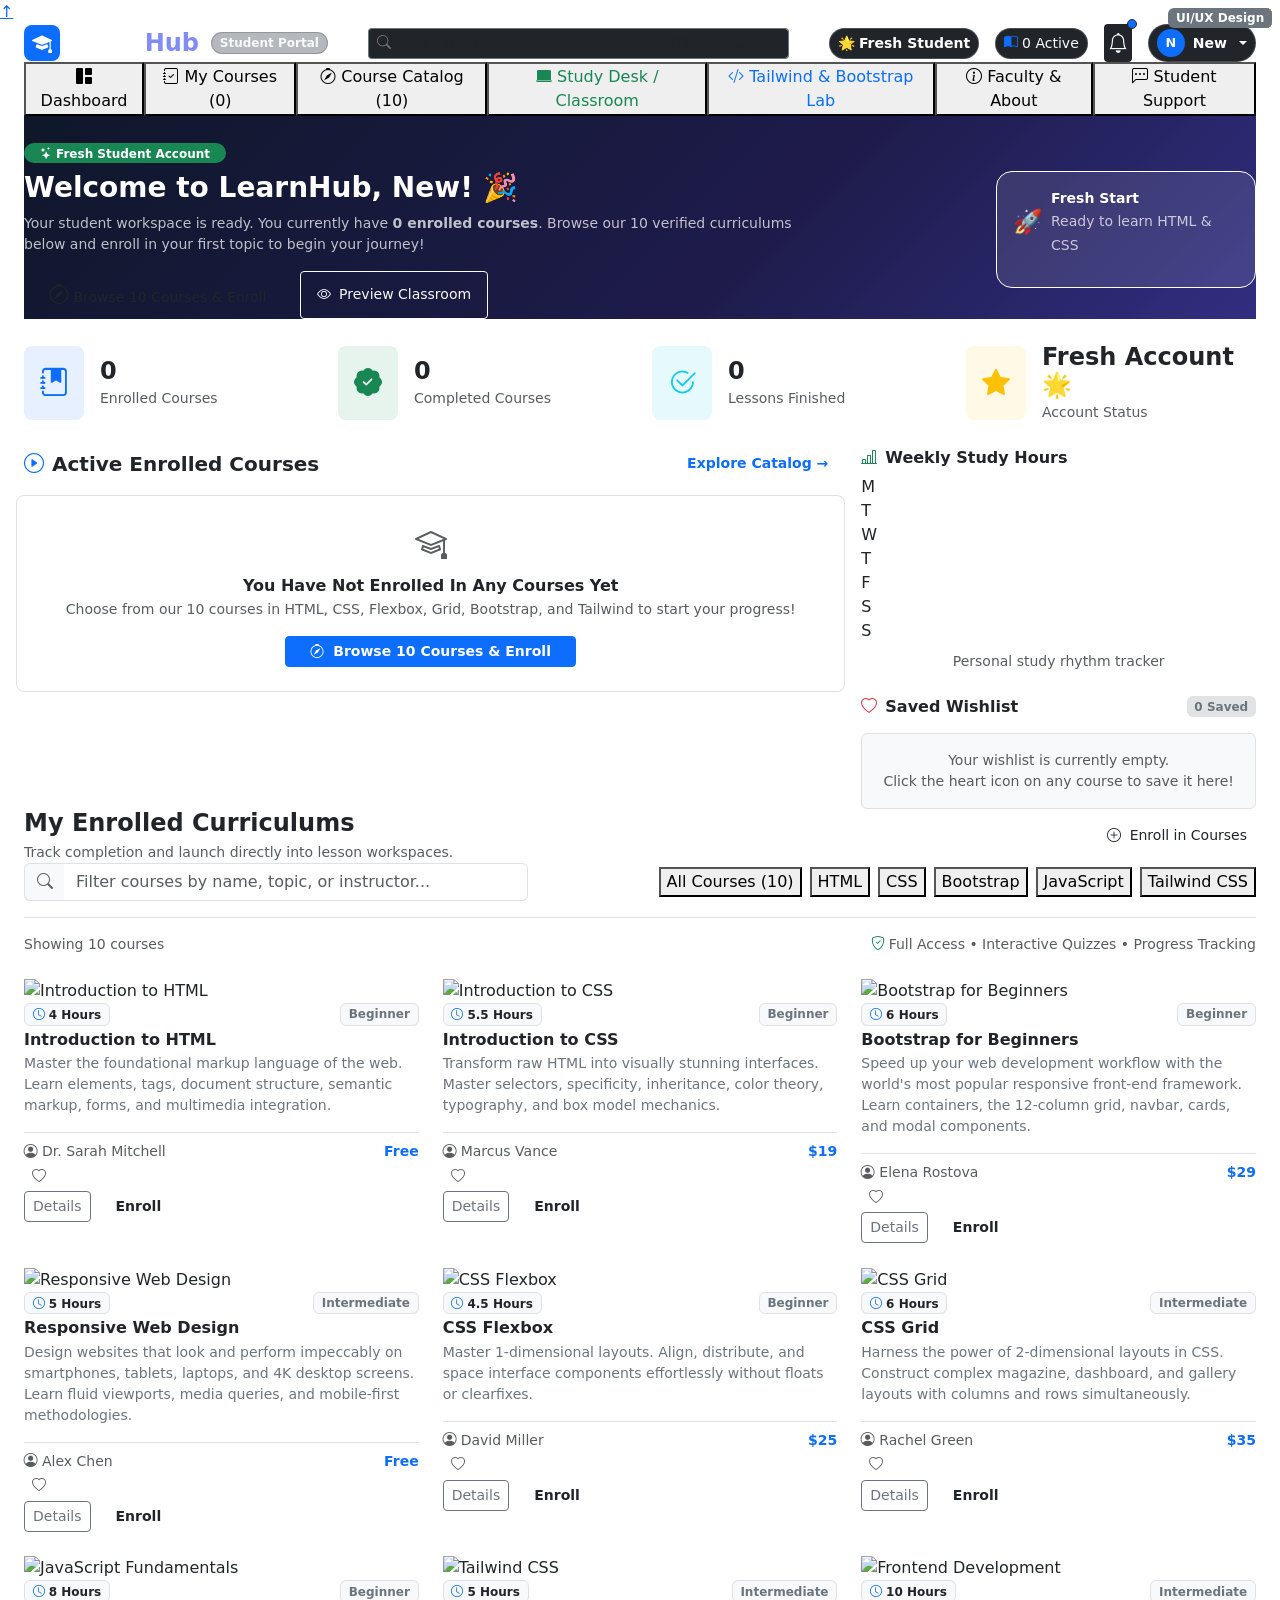
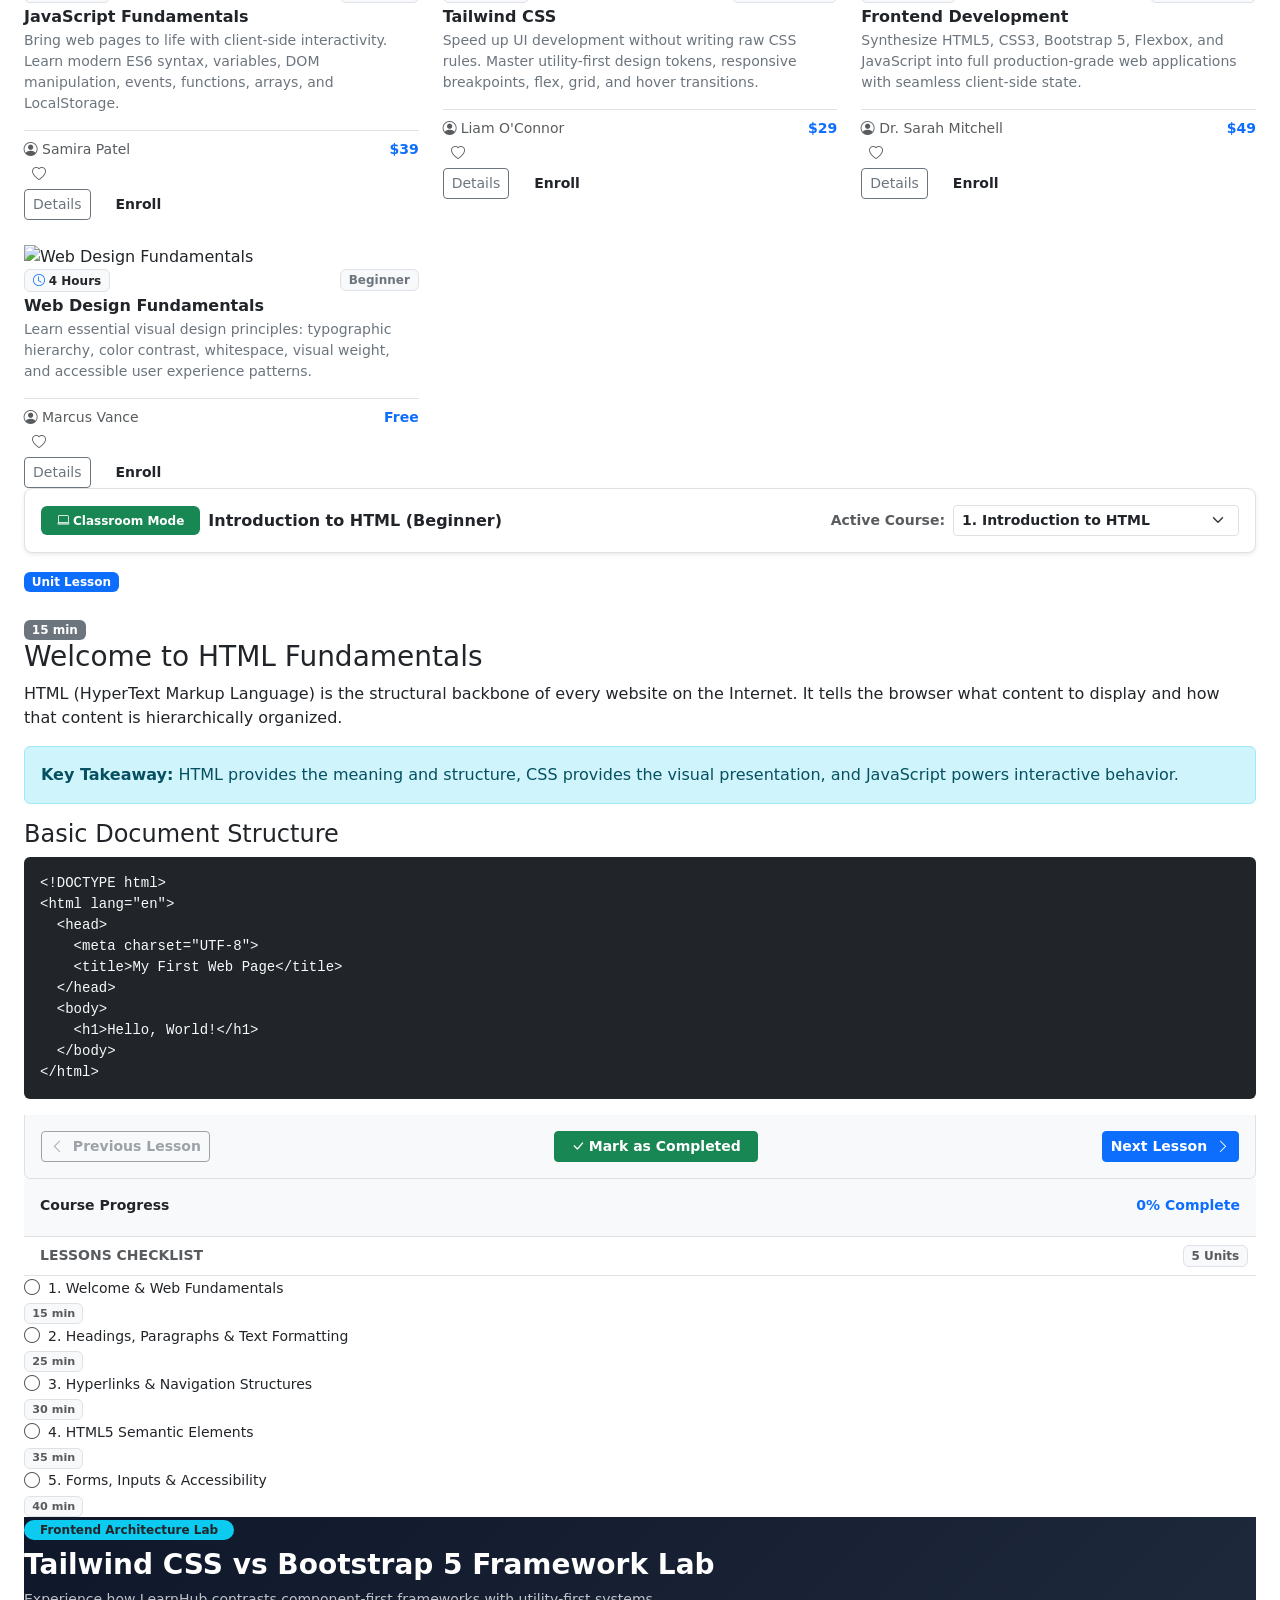
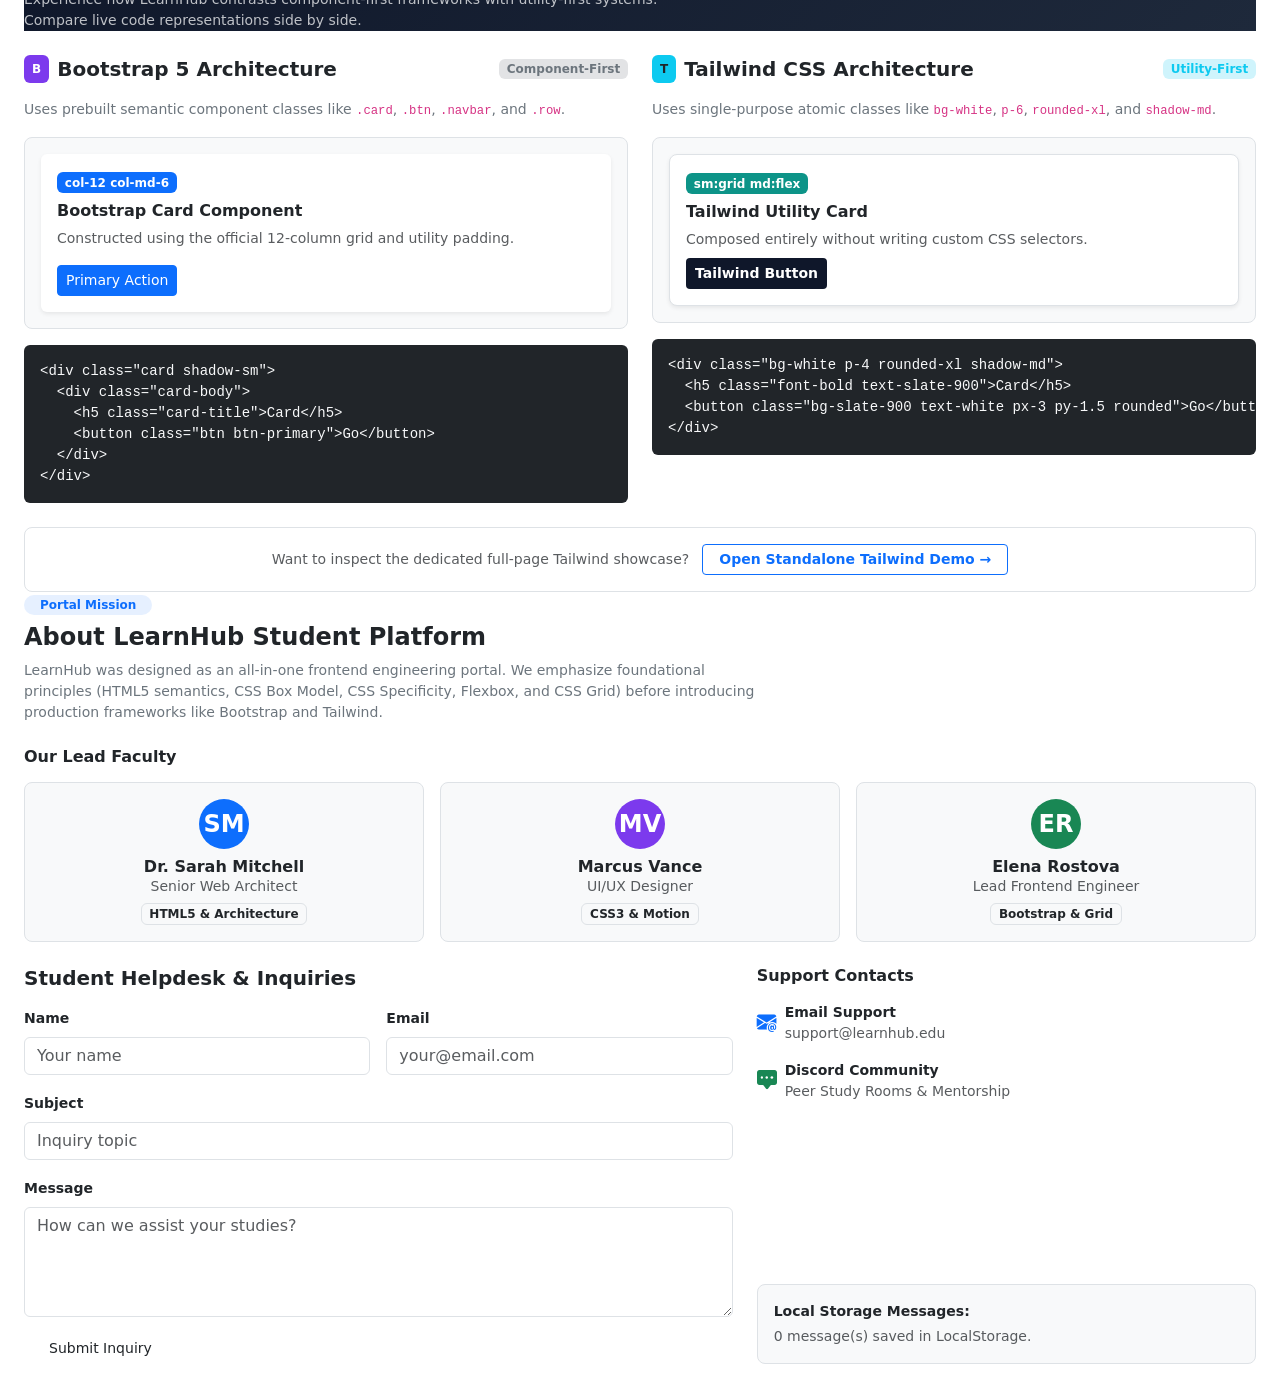
==== index.html @ 5a67665c "Enhance: Guarantee 100% fresh account initialization and user-scoped storage" ====
<!DOCTYPE html>
<html lang="en">
<head>
    <meta charset="UTF-8">
    <meta name="viewport" content="width=device-width, initial-scale=1.0">
    <title>LearnHub – Student Learning Portal (LMS)</title>
    
    <!-- Bootstrap 5 CSS -->
    <link href="https://cdn.jsdelivr.net/npm/bootstrap@5.3.3/dist/css/bootstrap.min.css" rel="stylesheet">
    <!-- Bootstrap Icons -->
    <link rel="stylesheet" href="https://cdn.jsdelivr.net/npm/bootstrap-icons@1.11.3/font/bootstrap-icons.min.css">
    <!-- Custom Portal Styles -->
    <link rel="stylesheet" href="css/style.css">
    <link rel="stylesheet" href="css/responsive.css">
</head>
<body>

    <!-- Back to Top Floating Button -->
    <a href="#portalTop" class="fixed-back-to-top" title="Back to Top" aria-label="Back to Top">&uarr;</a>

    <!-- ===================================================================
         1. PORTAL APPLICATION TOPBAR (Brand, Global Search, Streak, User)
         =================================================================== -->
    <header class="portal-header" id="portalTop">
        <div class="container-fluid px-3 px-md-4">
            <div class="d-flex justify-content-between align-items-center gap-3">
                
                <!-- Brand & Platform Badge -->
                <div class="d-flex align-items-center gap-2">
                    <a href="javascript:void(0)" onclick="switchPortalTab('dashboard')" class="d-flex align-items-center gap-2 text-decoration-none text-white">
                        <span class="rounded-3 bg-primary text-white d-flex align-items-center justify-content-center shadow-sm" style="width: 36px; height: 36px;">
                            <i class="bi bi-mortarboard-fill fs-5"></i>
                        </span>
                        <span class="fs-4 fw-bold tracking-tight">Learn<span class="text-primary" style="color: #818cf8 !important;">Hub</span></span>
                    </a>
                    <span class="badge bg-secondary bg-opacity-50 text-light border border-secondary border-opacity-50 rounded-pill small ms-1 d-none d-md-inline-block">Student Portal</span>
                </div>

                <!-- Global Portal Search Bar -->
                <div class="d-none d-lg-block flex-grow-1 mx-4" style="max-width: 480px;">
                    <div class="input-group input-group-sm">
                        <span class="input-group-text bg-dark border-secondary text-secondary border-end-0"><i class="bi bi-search"></i></span>
                        <input type="text" id="globalSearchInput" class="form-control bg-dark text-white border-secondary border-start-0" placeholder="Search courses, lessons, topics (e.g. HTML, CSS, Flexbox, Grid)..." oninput="handleGlobalSearch(this.value)">
                    </div>
                </div>

                <!-- Portal Quick Stats & Student Profile -->
                <div class="d-flex align-items-center gap-3">
                    
                    <!-- Daily Streak Widget -->
                    <div class="d-none d-sm-flex align-items-center gap-1 bg-dark border border-secondary border-opacity-50 px-2 py-1 rounded-pill small" title="Learning Streak">
                        <span class="text-warning" id="topbarStreakIcon">🌟</span>
                        <strong class="text-white" id="topbarStreakText">Fresh Student</strong>
                    </div>

                    <!-- Quick Enrolled Badge -->
                    <div class="d-none d-md-flex align-items-center gap-1 bg-dark border border-secondary border-opacity-50 px-2 py-1 rounded-pill small">
                        <i class="bi bi-book-half text-primary"></i>
                        <span class="text-light" id="topbarEnrolledCount">0 Active</span>
                    </div>

                    <!-- Notification Bell -->
                    <button class="btn btn-dark btn-sm text-secondary border-0 position-relative p-1" title="Notifications" onclick="showToast('Welcome to LearnHub! Explore our 10 courses to start learning.', 'info')">
                        <i class="bi bi-bell fs-5 text-light"></i>
                        <span class="position-absolute top-0 start-100 translate-middle p-1 bg-primary border border-dark rounded-circle"></span>
                    </button>

                    <!-- Student Profile Dropdown -->
                    <div class="dropdown" id="portalUserDropdownWrapper">
                        <button class="btn btn-dark border-secondary border-opacity-50 dropdown-toggle d-flex align-items-center gap-2 py-1 px-2 rounded-pill" type="button" data-bs-toggle="dropdown" aria-expanded="false">
                            <span class="rounded-circle bg-primary text-white d-flex align-items-center justify-content-center fw-bold" style="width: 28px; height: 28px; font-size: 0.8rem;" id="topbarUserAvatar">
                                S
                            </span>
                            <span class="d-none d-sm-inline small text-white fw-semibold" id="topbarUserName">Student</span>
                        </button>
                        <ul class="dropdown-menu dropdown-menu-end shadow border-0">
                            <li class="px-3 py-2 border-bottom">
                                <small class="text-muted d-block">Account Signed In:</small>
                                <strong class="text-dark small" id="topbarUserEmail">student@learnhub.edu</strong>
                            </li>
                            <li><a class="dropdown-item py-2 small" href="javascript:void(0)" onclick="switchPortalTab('dashboard')"><i class="bi bi-speedometer2 text-primary me-2"></i>My Dashboard</a></li>
                            <li><a class="dropdown-item py-2 small" href="javascript:void(0)" onclick="switchPortalTab('classroom')"><i class="bi bi-play-circle text-success me-2"></i>Study Desk</a></li>
                            <li><a class="dropdown-item py-2 small" href="javascript:void(0)" onclick="switchPortalTab('explorer')"><i class="bi bi-compass text-info me-2"></i>Course Catalog</a></li>
                            <li><hr class="dropdown-divider"></li>
                            <li><button class="dropdown-item py-2 small text-primary" data-bs-toggle="modal" data-bs-target="#switchAccountModal"><i class="bi bi-arrow-left-right me-2"></i>Switch / Create Account</button></li>
                            <li><button class="dropdown-item py-2 small text-danger" onclick="logoutUser()"><i class="bi bi-box-arrow-right me-2"></i>Sign Out</button></li>
                        </ul>
                    </div>

                </div>

            </div>
        </div>
    </header>

    <!-- ===================================================================
         2. PORTAL NAVIGATION TABS BAR (LMS Application Tab Bar)
         =================================================================== -->
    <nav class="portal-nav-bar">
        <div class="container-fluid px-3 px-md-4">
            <div class="d-flex align-items-center overflow-auto" id="portalTabsNav">
                <button class="portal-nav-tab active" data-tab="dashboard" onclick="switchPortalTab('dashboard')">
                    <i class="bi bi-grid-1x2-fill"></i> Dashboard
                </button>
                <button class="portal-nav-tab" data-tab="my-courses" onclick="switchPortalTab('my-courses')">
                    <i class="bi bi-journal-check"></i> My Courses (<span id="tabMyCoursesCount">0</span>)
                </button>
                <button class="portal-nav-tab" data-tab="explorer" onclick="switchPortalTab('explorer')">
                    <i class="bi bi-compass"></i> Course Catalog (10)
                </button>
                <button class="portal-nav-tab text-success" data-tab="classroom" onclick="switchPortalTab('classroom')">
                    <i class="bi bi-laptop-fill"></i> Study Desk / Classroom
                </button>
                <button class="portal-nav-tab text-primary" data-tab="lab" onclick="switchPortalTab('lab')">
                    <i class="bi bi-code-slash"></i> Tailwind &amp; Bootstrap Lab
                </button>
                <button class="portal-nav-tab" data-tab="about" onclick="switchPortalTab('about')">
                    <i class="bi bi-info-circle"></i> Faculty &amp; About
                </button>
                <button class="portal-nav-tab" data-tab="support" onclick="switchPortalTab('support')">
                    <i class="bi bi-chat-left-dots"></i> Student Support
                </button>
            </div>
        </div>
    </nav>

    <!-- ===================================================================
         MAIN PORTAL WORKSPACE (Single-Page App Panes)
         =================================================================== -->
    <main class="container-fluid px-3 px-md-4 py-4">

        <!-- ---------------------------------------------------------------
             PANE 1: STUDENT DASHBOARD
             --------------------------------------------------------------- -->
        <section class="portal-pane active" id="pane-dashboard">
            
            <!-- Student Hero Card (Adapts dynamically if Fresh or Active) -->
            <div id="dashHeroCardContainer">
                <!-- Populated dynamically: Fresh Welcome Card or In-Progress Resume Card -->
            </div>

            <!-- Portal Metric Widgets Row -->
            <div class="row g-4 mb-4">
                <div class="col-sm-6 col-xl-3">
                    <div class="portal-card h-100 d-flex align-items-center gap-3">
                        <div class="rounded-3 bg-primary bg-opacity-10 text-primary p-3 fs-3"><i class="bi bi-journal-bookmark-fill"></i></div>
                        <div>
                            <h2 class="h4 fw-bold text-dark mb-0" id="dashMetricEnrolled">0</h2>
                            <span class="text-muted small">Enrolled Courses</span>
                        </div>
                    </div>
                </div>
                <div class="col-sm-6 col-xl-3">
                    <div class="portal-card h-100 d-flex align-items-center gap-3">
                        <div class="rounded-3 bg-success bg-opacity-10 text-success p-3 fs-3"><i class="bi bi-patch-check-fill"></i></div>
                        <div>
                            <h2 class="h4 fw-bold text-dark mb-0" id="dashMetricCompleted">0</h2>
                            <span class="text-muted small">Completed Courses</span>
                        </div>
                    </div>
                </div>
                <div class="col-sm-6 col-xl-3">
                    <div class="portal-card h-100 d-flex align-items-center gap-3">
                        <div class="rounded-3 bg-info bg-opacity-10 text-info p-3 fs-3"><i class="bi bi-check2-circle"></i></div>
                        <div>
                            <h2 class="h4 fw-bold text-dark mb-0" id="dashMetricLessons">0</h2>
                            <span class="text-muted small">Lessons Finished</span>
                        </div>
                    </div>
                </div>
                <div class="col-sm-6 col-xl-3">
                    <div class="portal-card h-100 d-flex align-items-center gap-3">
                        <div class="rounded-3 bg-warning bg-opacity-10 text-warning p-3 fs-3"><i class="bi bi-star-fill"></i></div>
                        <div>
                            <h2 class="h4 fw-bold text-dark mb-0" id="dashMetricStreak">1 Day</h2>
                            <span class="text-muted small">Account Status</span>
                        </div>
                    </div>
                </div>
            </div>

            <!-- Dashboard 2-Column Split: Active Courses & Learning Analytics -->
            <div class="row g-4">
                <!-- Enrolled Course Cards -->
                <div class="col-lg-8">
                    <div class="portal-card mb-4">
                        <div class="d-flex justify-content-between align-items-center mb-3">
                            <h3 class="h5 fw-bold text-dark mb-0"><i class="bi bi-play-circle text-primary me-2"></i>Active Enrolled Courses</h3>
                            <button class="btn btn-link btn-sm text-decoration-none fw-semibold" onclick="switchPortalTab('explorer')">Explore Catalog &rarr;</button>
                        </div>
                        <div class="row g-3" id="dashEnrolledCardsContainer">
                            <!-- Populated dynamically with fresh state or enrolled cards -->
                        </div>
                    </div>
                </div>

                <!-- Right: Learning Activity & Wishlist -->
                <div class="col-lg-4">
                    <!-- Weekly Activity Chart (CSS Flexbox) -->
                    <div class="portal-card mb-4">
                        <h4 class="h6 fw-bold text-dark mb-2"><i class="bi bi-bar-chart-line text-success me-2"></i>Weekly Study Hours</h4>
                        <div class="activity-chart-container">
                            <div class="chart-bar-col"><div class="chart-bar-fill" style="height: 35%;"></div><span class="chart-bar-label">M</span></div>
                            <div class="chart-bar-col"><div class="chart-bar-fill" style="height: 50%;"></div><span class="chart-bar-label">T</span></div>
                            <div class="chart-bar-col"><div class="chart-bar-fill" style="height: 70%;"></div><span class="chart-bar-label">W</span></div>
                            <div class="chart-bar-col"><div class="chart-bar-fill" style="height: 40%;"></div><span class="chart-bar-label">T</span></div>
                            <div class="chart-bar-col"><div class="chart-bar-fill" style="height: 80%;"></div><span class="chart-bar-label">F</span></div>
                            <div class="chart-bar-col"><div class="chart-bar-fill" style="height: 95%; background: linear-gradient(180deg, #10b981 0%, #34d399 100%);"></div><span class="chart-bar-label">S</span></div>
                            <div class="chart-bar-col"><div class="chart-bar-fill" style="height: 25%;"></div><span class="chart-bar-label">S</span></div>
                        </div>
                        <small class="text-muted text-center d-block mt-2">Personal study rhythm tracker</small>
                    </div>

                    <!-- Saved Courses / Wishlist -->
                    <div class="portal-card">
                        <div class="d-flex justify-content-between align-items-center mb-3">
                            <h4 class="h6 fw-bold text-dark mb-0"><i class="bi bi-heart text-danger me-2"></i>Saved Wishlist</h4>
                            <span class="badge bg-secondary-subtle text-secondary" id="dashWishlistCount">0 Saved</span>
                        </div>
                        <div class="d-flex flex-column gap-2" id="dashWishlistItemsContainer">
                            <!-- Populated dynamically with fresh state or wishlist items -->
                        </div>
                    </div>
                </div>
            </div>

        </section>

        <!-- ---------------------------------------------------------------
             PANE 2: MY COURSES (Enrolled Courses Grid)
             --------------------------------------------------------------- -->
        <section class="portal-pane" id="pane-my-courses">
            <div class="d-flex justify-content-between align-items-center mb-4 flex-wrap gap-2">
                <div>
                    <h2 class="h4 fw-bold text-dark mb-1">My Enrolled Curriculums</h2>
                    <p class="text-muted small mb-0">Track completion and launch directly into lesson workspaces.</p>
                </div>
                <button class="btn btn-theme-primary btn-sm" onclick="switchPortalTab('explorer')">
                    <i class="bi bi-plus-circle me-1"></i> Enroll in Courses
                </button>
            </div>
            <div class="row row-cols-1 row-cols-md-2 row-cols-lg-3 g-4" id="myCoursesFullGrid">
                <!-- Populated dynamically -->
            </div>
        </section>

        <!-- ---------------------------------------------------------------
             PANE 3: COURSE EXPLORER (10 Courses Catalog & Search)
             --------------------------------------------------------------- -->
        <section class="portal-pane" id="pane-explorer">
            
            <div class="portal-card mb-4">
                <div class="row g-3 align-items-center">
                    <div class="col-lg-5">
                        <div class="input-group">
                            <span class="input-group-text bg-light border-end-0"><i class="bi bi-search text-muted"></i></span>
                            <input type="text" id="catalogSearchInput" class="form-control border-start-0" placeholder="Filter courses by name, topic, or instructor..." oninput="filterCatalogCards()">
                        </div>
                    </div>
                    <div class="col-lg-7">
                        <div class="d-flex flex-wrap gap-2 justify-content-lg-end" id="catalogFilterPills">
                            <button class="filter-pill active" data-cat="all" onclick="setCatalogCategory('all', this)">All Courses (10)</button>
                            <button class="filter-pill" data-cat="html" onclick="setCatalogCategory('html', this)">HTML</button>
                            <button class="filter-pill" data-cat="css" onclick="setCatalogCategory('css', this)">CSS</button>
                            <button class="filter-pill" data-cat="bootstrap" onclick="setCatalogCategory('bootstrap', this)">Bootstrap</button>
                            <button class="filter-pill" data-cat="javascript" onclick="setCatalogCategory('javascript', this)">JavaScript</button>
                            <button class="filter-pill" data-cat="tailwind" onclick="setCatalogCategory('tailwind', this)">Tailwind CSS</button>
                        </div>
                    </div>
                </div>
                <div class="d-flex justify-content-between align-items-center mt-3 pt-3 border-top small text-muted">
                    <span id="catalogCountText">Showing 10 courses</span>
                    <span><i class="bi bi-shield-check text-success me-1"></i>Full Access • Interactive Quizzes • Progress Tracking</span>
                </div>
            </div>

            <!-- Responsive 3-Column Catalog Grid -->
            <div class="row row-cols-1 row-cols-md-2 row-cols-lg-3 g-4" id="catalogCardsContainer">
                <!-- Populated dynamically -->
            </div>

        </section>

        <!-- ---------------------------------------------------------------
             PANE 4: INTERACTIVE CLASSROOM / STUDY DESK
             --------------------------------------------------------------- -->
        <section class="portal-pane" id="pane-classroom">
            
            <!-- Classroom Header & Course Selector -->
            <div class="p-3 bg-white rounded-3 border shadow-sm mb-3 d-flex justify-content-between align-items-center flex-wrap gap-3">
                <div class="d-flex align-items-center gap-2">
                    <span class="badge bg-success px-3 py-2"><i class="bi bi-laptop me-1"></i>Classroom Mode</span>
                    <h2 class="h6 fw-bold text-dark mb-0" id="classroomCourseHeading">Introduction to HTML</h2>
                </div>

                <!-- Course Dropdown Selector -->
                <div class="d-flex align-items-center gap-2">
                    <label for="classroomCourseSelect" class="small fw-bold text-muted text-nowrap">Active Course:</label>
                    <select id="classroomCourseSelect" class="form-select form-select-sm fw-semibold" style="min-width: 250px;" onchange="selectClassroomCourse(this.value)">
                        <!-- Populated dynamically -->
                    </select>
                </div>
            </div>

            <!-- Split-Screen Classroom Layout (CSS Grid: Main Player 1fr + Checklist Sidebar 360px) -->
            <div class="classroom-layout">
                
                <!-- Main Lesson Player Screen -->
                <div>
                    <div class="classroom-player-header">
                        <div>
                            <span class="badge bg-primary mb-1">Unit Lesson</span>
                            <h3 class="h5 fw-bold text-white mb-0" id="classroomLessonTitle">1. Welcome &amp; Web Fundamentals</h3>
                        </div>
                        <div class="d-flex align-items-center gap-2">
                            <span class="badge bg-secondary" id="classroomLessonDuration">15 min</span>
                        </div>
                    </div>

                    <!-- Lesson Body Content & Code Editor Showcase -->
                    <div class="classroom-player-body" id="classroomLessonContent">
                        <!-- Populated dynamically -->
                    </div>

                    <!-- Player Controls Footer -->
                    <div class="p-3 bg-light border border-top-0 rounded-bottom d-flex justify-content-between align-items-center flex-wrap gap-2">
                        <button class="btn btn-outline-secondary btn-sm fw-semibold" id="classroomPrevBtn" onclick="navigateClassroomLesson(-1)">
                            <i class="bi bi-chevron-left me-1"></i> Previous Lesson
                        </button>

                        <button class="btn btn-success btn-sm fw-semibold px-3" id="classroomMarkBtn" onclick="toggleClassroomLessonComplete()">
                            <i class="bi bi-check-lg me-1"></i> Mark as Completed
                        </button>

                        <button class="btn btn-primary btn-sm fw-semibold" id="classroomNextBtn" onclick="navigateClassroomLesson(1)">
                            Next Lesson <i class="bi bi-chevron-right ms-1"></i>
                        </button>
                    </div>
                </div>

                <!-- Right Sidebar: Interactive Checklist -->
                <div>
                    <div class="curriculum-checklist sticky-top" style="top: 130px;">
                        <div class="p-3 bg-light border-bottom">
                            <div class="d-flex justify-content-between align-items-center mb-1">
                                <strong class="small text-dark">Course Progress</strong>
                                <span class="small fw-bold text-primary" id="classroomProgressPercent">0%</span>
                            </div>
                            <div class="progress-bar-custom">
                                <div class="progress-fill" id="classroomProgressFill" style="width: 0%;"></div>
                            </div>
                        </div>

                        <div class="p-2 border-bottom bg-white d-flex justify-content-between align-items-center">
                            <small class="text-uppercase fw-bold text-muted ps-2">Lessons Checklist</small>
                            <span class="badge bg-light text-muted border" id="classroomLessonCountBadge">5 Units</span>
                        </div>

                        <!-- Lesson Checklist Items -->
                        <div id="classroomChecklistItems" style="max-height: 480px; overflow-y: auto;">
                            <!-- Populated dynamically -->
                        </div>
                    </div>
                </div>

            </div>

        </section>

        <!-- ---------------------------------------------------------------
             PANE 5: FRAMEWORK COMPARISON LAB (Tailwind vs Bootstrap)
             --------------------------------------------------------------- -->
        <section class="portal-pane" id="pane-lab">
            
            <div class="portal-card mb-4 text-white" style="background: linear-gradient(135deg, #0f172a 0%, #1e293b 100%);">
                <span class="badge bg-info text-dark px-3 py-1 rounded-pill mb-2">Frontend Architecture Lab</span>
                <h2 class="h3 fw-bold text-white mb-2">Tailwind CSS vs Bootstrap 5 Framework Lab</h2>
                <p class="text-light opacity-75 small mb-0" style="max-width: 680px;">
                    Experience how LearnHub contrasts component-first frameworks with utility-first systems. Compare live code representations side by side.
                </p>
            </div>

            <div class="row g-4 mb-4">
                <!-- Bootstrap Side -->
                <div class="col-lg-6">
                    <div class="portal-card h-100">
                        <div class="d-flex justify-content-between align-items-center mb-3">
                            <div class="d-flex align-items-center gap-2">
                                <span class="badge bg-purple text-white p-2" style="background: #7c3aed;">B</span>
                                <h3 class="h5 fw-bold mb-0">Bootstrap 5 Architecture</h3>
                            </div>
                            <span class="badge bg-secondary-subtle text-secondary">Component-First</span>
                        </div>
                        <p class="small text-secondary mb-3">Uses prebuilt semantic component classes like <code>.card</code>, <code>.btn</code>, <code>.navbar</code>, and <code>.row</code>.</p>
                        
                        <!-- Live Component Preview -->
                        <div class="p-3 bg-light rounded-3 border mb-3">
                            <div class="card shadow-sm border-0">
                                <div class="card-body">
                                    <span class="badge bg-primary mb-2">col-12 col-md-6</span>
                                    <h5 class="card-title h6 fw-bold">Bootstrap Card Component</h5>
                                    <p class="card-text small text-muted">Constructed using the official 12-column grid and utility padding.</p>
                                    <button class="btn btn-primary btn-sm">Primary Action</button>
                                </div>
                            </div>
                        </div>

                        <pre class="bg-dark text-light p-3 rounded small mb-0"><code>&lt;div class="card shadow-sm"&gt;
  &lt;div class="card-body"&gt;
    &lt;h5 class="card-title"&gt;Card&lt;/h5&gt;
    &lt;button class="btn btn-primary"&gt;Go&lt;/button&gt;
  &lt;/div&gt;
&lt;/div&gt;</code></pre>
                    </div>
                </div>

                <!-- Tailwind Side -->
                <div class="col-lg-6">
                    <div class="portal-card h-100">
                        <div class="d-flex justify-content-between align-items-center mb-3">
                            <div class="d-flex align-items-center gap-2">
                                <span class="badge bg-info text-dark p-2" style="background: #06b6d4;">T</span>
                                <h3 class="h5 fw-bold mb-0">Tailwind CSS Architecture</h3>
                            </div>
                            <span class="badge bg-info-subtle text-info">Utility-First</span>
                        </div>
                        <p class="small text-secondary mb-3">Uses single-purpose atomic classes like <code>bg-white</code>, <code>p-6</code>, <code>rounded-xl</code>, and <code>shadow-md</code>.</p>
                        
                        <!-- Live Component Preview -->
                        <div class="p-3 bg-light rounded-3 border mb-3">
                            <div class="bg-white p-3 rounded-3 shadow-sm border">
                                <span class="badge bg-teal text-white mb-2" style="background: #0d9488;">sm:grid md:flex</span>
                                <h5 class="h6 fw-bold text-dark">Tailwind Utility Card</h5>
                                <p class="small text-muted mb-2">Composed entirely without writing custom CSS selectors.</p>
                                <button class="btn btn-sm text-white fw-bold" style="background: #0f172a;">Tailwind Button</button>
                            </div>
                        </div>

                        <pre class="bg-dark text-light p-3 rounded small mb-0"><code>&lt;div class="bg-white p-4 rounded-xl shadow-md"&gt;
  &lt;h5 class="font-bold text-slate-900"&gt;Card&lt;/h5&gt;
  &lt;button class="bg-slate-900 text-white px-3 py-1.5 rounded"&gt;Go&lt;/button&gt;
&lt;/div&gt;</code></pre>
                    </div>
                </div>
            </div>

            <!-- Standalone Tailwind Page Link -->
            <div class="p-3 bg-white rounded-3 border text-center">
                <span class="small text-muted me-2">Want to inspect the dedicated full-page Tailwind showcase?</span>
                <a href="tailwind.html" class="btn btn-outline-primary btn-sm px-3 fw-semibold">Open Standalone Tailwind Demo &rarr;</a>
            </div>

        </section>

        <!-- ---------------------------------------------------------------
             PANE 6: FACULTY & ABOUT
             --------------------------------------------------------------- -->
        <section class="portal-pane" id="pane-about">
            <div class="portal-card mb-4">
                <span class="badge bg-primary bg-opacity-10 text-primary px-3 py-1 rounded-pill mb-2">Portal Mission</span>
                <h2 class="h4 fw-bold text-dark mb-2">About LearnHub Student Platform</h2>
                <p class="text-secondary small mb-4" style="max-width: 750px;">
                    LearnHub was designed as an all-in-one frontend engineering portal. We emphasize foundational principles (HTML5 semantics, CSS Box Model, CSS Specificity, Flexbox, and CSS Grid) before introducing production frameworks like Bootstrap and Tailwind.
                </p>

                <h3 class="h6 fw-bold text-dark mb-3">Our Lead Faculty</h3>
                <div class="row g-3">
                    <div class="col-md-4">
                        <div class="p-3 bg-light rounded-3 border text-center">
                            <div class="rounded-circle bg-primary text-white fs-4 fw-bold mx-auto mb-2 d-flex align-items-center justify-content-center" style="width: 50px; height: 50px;">SM</div>
                            <h4 class="h6 fw-bold mb-0">Dr. Sarah Mitchell</h4>
                            <small class="text-muted d-block mb-1">Senior Web Architect</small>
                            <span class="badge bg-light text-dark border">HTML5 &amp; Architecture</span>
                        </div>
                    </div>
                    <div class="col-md-4">
                        <div class="p-3 bg-light rounded-3 border text-center">
                            <div class="rounded-circle text-white fs-4 fw-bold mx-auto mb-2 d-flex align-items-center justify-content-center" style="width: 50px; height: 50px; background: #7c3aed;">MV</div>
                            <h4 class="h6 fw-bold mb-0">Marcus Vance</h4>
                            <small class="text-muted d-block mb-1">UI/UX Designer</small>
                            <span class="badge bg-light text-dark border">CSS3 &amp; Motion</span>
                        </div>
                    </div>
                    <div class="col-md-4">
                        <div class="p-3 bg-light rounded-3 border text-center">
                            <div class="rounded-circle bg-success text-white fs-4 fw-bold mx-auto mb-2 d-flex align-items-center justify-content-center" style="width: 50px; height: 50px;">ER</div>
                            <h4 class="h6 fw-bold mb-0">Elena Rostova</h4>
                            <small class="text-muted d-block mb-1">Lead Frontend Engineer</small>
                            <span class="badge bg-light text-dark border">Bootstrap &amp; Grid</span>
                        </div>
                    </div>
                </div>
            </div>
        </section>

        <!-- ---------------------------------------------------------------
             PANE 7: STUDENT SUPPORT & CONTACT
             --------------------------------------------------------------- -->
        <section class="portal-pane" id="pane-support">
            <div class="row g-4">
                <div class="col-lg-7">
                    <div class="portal-card">
                        <h2 class="h5 fw-bold text-dark mb-3">Student Helpdesk &amp; Inquiries</h2>
                        <div id="portalContactAlert" class="alert alert-success d-none mb-3 small">
                            <i class="bi bi-check-circle-fill me-1"></i> Your inquiry has been saved to LocalStorage!
                        </div>
                        <form id="portalContactForm">
                            <div class="row g-3">
                                <div class="col-md-6">
                                    <label class="form-label small fw-semibold">Name</label>
                                    <input type="text" class="form-control" id="portalName" placeholder="Your name" required>
                                </div>
                                <div class="col-md-6">
                                    <label class="form-label small fw-semibold">Email</label>
                                    <input type="email" class="form-control" id="portalEmail" placeholder="your@email.com" required>
                                </div>
                                <div class="col-12">
                                    <label class="form-label small fw-semibold">Subject</label>
                                    <input type="text" class="form-control" id="portalSubject" placeholder="Inquiry topic" required>
                                </div>
                                <div class="col-12">
                                    <label class="form-label small fw-semibold">Message</label>
                                    <textarea class="form-control" id="portalMessage" rows="4" placeholder="How can we assist your studies?" required></textarea>
                                </div>
                                <div class="col-12">
                                    <button type="submit" class="btn btn-theme-primary btn-sm px-4">Submit Inquiry</button>
                                </div>
                            </div>
                        </form>
                    </div>
                </div>

                <div class="col-lg-5">
                    <div class="portal-card h-100 d-flex flex-column justify-content-between">
                        <div>
                            <h3 class="h6 fw-bold text-dark mb-3">Support Contacts</h3>
                            <div class="d-flex flex-column gap-3 small">
                                <div class="d-flex align-items-center gap-2">
                                    <i class="bi bi-envelope-at-fill text-primary fs-5"></i>
                                    <div><strong class="d-block text-dark">Email Support</strong><span class="text-muted">support@learnhub.edu</span></div>
                                </div>
                                <div class="d-flex align-items-center gap-2">
                                    <i class="bi bi-chat-square-dots-fill text-success fs-5"></i>
                                    <div><strong class="d-block text-dark">Discord Community</strong><span class="text-muted">Peer Study Rooms &amp; Mentorship</span></div>
                                </div>
                            </div>
                        </div>
                        <div class="p-3 bg-light rounded-3 border small text-muted mt-4">
                            <strong class="text-dark d-block mb-1">Local Storage Messages:</strong>
                            <span id="portalStoredMessagesCount">0 message(s) saved</span>
                        </div>
                    </div>
                </div>
            </div>
        </section>

    </main>

    <!-- ===================================================================
         MODAL: COURSE SYLLABUS & DETAILS PREVIEW
         =================================================================== -->
    <div class="modal fade" id="portalCourseModal" tabindex="-1" aria-hidden="true">
        <div class="modal-dialog modal-lg modal-dialog-centered modal-dialog-scrollable">
            <div class="modal-content rounded-4 border-0 shadow">
                <div class="modal-header border-0 pb-0">
                    <span id="pModalBadge" class="badge bg-primary px-3 py-1 rounded-pill">Category</span>
                    <button type="button" class="btn-close" data-bs-dismiss="modal" aria-label="Close"></button>
                </div>
                <div class="modal-body px-4 pt-2 pb-4">
                    <h2 class="h4 fw-bold text-dark mb-2" id="pModalTitle">Course Title</h2>
                    <p class="text-secondary small mb-3" id="pModalDesc">Description</p>
                    <div class="d-flex gap-3 p-3 bg-light rounded-3 border mb-3 flex-wrap small">
                        <div><strong class="text-muted d-block">Duration:</strong> <span id="pModalDuration" class="fw-bold text-dark">--</span></div>
                        <div><strong class="text-muted d-block">Level:</strong> <span id="pModalLevel" class="fw-bold text-dark">--</span></div>
                        <div><strong class="text-muted d-block">Instructor:</strong> <span id="pModalInstructor" class="fw-bold text-dark">--</span></div>
                        <div><strong class="text-muted d-block">Price:</strong> <span id="pModalPrice" class="fw-bold text-primary">--</span></div>
                    </div>
                    <h4 class="h6 fw-bold text-dark mb-2">Curriculum Units</h4>
                    <div class="accordion mb-3" id="pModalAccordion"></div>
                </div>
                <div class="modal-footer border-top bg-light">
                    <button type="button" class="btn btn-outline-secondary btn-sm" data-bs-dismiss="modal">Close</button>
                    <button type="button" class="btn btn-theme-primary btn-sm px-4" id="pModalEnrollBtn" onclick="launchModalCourseInDesk()">
                        <i class="bi bi-play-circle-fill me-1"></i> Open in Study Desk
                    </button>
                </div>
            </div>
        </div>
    </div>

    <!-- ===================================================================
         MODAL: SWITCH / CREATE FRESH ACCOUNT
         =================================================================== -->
    <div class="modal fade" id="switchAccountModal" tabindex="-1" aria-hidden="true">
        <div class="modal-dialog modal-dialog-centered">
            <div class="modal-content rounded-4 border-0 shadow">
                <div class="modal-header border-0 pb-0">
                    <ul class="nav nav-pills w-100" id="accountTabs" role="tablist">
                        <li class="nav-item flex-fill text-center" role="presentation">
                            <button class="nav-link active w-100 fw-bold small" id="create-tab" data-bs-toggle="pill" data-bs-target="#tab-new-account" type="button" role="tab">
                                ✨ Create Fresh Account
                            </button>
                        </li>
                        <li class="nav-item flex-fill text-center" role="presentation">
                            <button class="nav-link w-100 fw-bold small" id="login-tab" data-bs-toggle="pill" data-bs-target="#tab-existing-login" type="button" role="tab">
                                🔑 Switch Account
                            </button>
                        </li>
                    </ul>
                    <button type="button" class="btn-close ms-2" data-bs-dismiss="modal" aria-label="Close"></button>
                </div>

                <div class="modal-body p-4">
                    <div class="tab-content">
                        
                        <!-- Create Fresh Account Tab -->
                        <div class="tab-pane fade show active" id="tab-new-account" role="tabpanel">
                            <div class="alert alert-success py-2 px-3 small border-0 mb-3">
                                <i class="bi bi-stars me-1"></i><strong>Guaranteed 100% Fresh:</strong> When you create an account, you start with 0 enrolled courses, 0% progress, and clean blank stats!
                            </div>
                            <form id="createFreshAccountForm">
                                <div class="mb-3">
                                    <label class="form-label small fw-semibold">Your Full Name</label>
                                    <input type="text" class="form-control" id="newAccName" placeholder="e.g. John Doe" required>
                                </div>
                                <div class="mb-3">
                                    <label class="form-label small fw-semibold">Your Email Address</label>
                                    <input type="email" class="form-control" id="newAccEmail" placeholder="john@example.com" required>
                                </div>
                                <div class="mb-3">
                                    <label class="form-label small fw-semibold">Choose Password</label>
                                    <input type="password" class="form-control" id="newAccPassword" placeholder="Minimum 6 characters" required>
                                </div>
                                <div id="createAccAlert" class="alert alert-danger small d-none mb-3"></div>
                                <button type="submit" class="btn btn-theme-primary w-100 py-2 fw-semibold">Create &amp; Enter Fresh Portal &rarr;</button>
                            </form>
                        </div>

                        <!-- Existing Login Tab -->
                        <div class="tab-pane fade" id="tab-existing-login" role="tabpanel">
                            <div class="alert alert-info py-2 px-3 small border-0 mb-3">
                                <strong>Demo Profile:</strong> <code>alex@learnhub.edu</code> / <code>password123</code>
                                <button class="btn btn-link btn-sm p-0 ms-2 text-decoration-none fw-bold" onclick="autofillDemoInModal()">Autofill</button>
                            </div>
                            <form id="existingLoginForm">
                                <div class="mb-3">
                                    <label class="form-label small fw-semibold">Email Address</label>
                                    <input type="email" class="form-control" id="existEmail" placeholder="you@domain.com" required>
                                </div>
                                <div class="mb-3">
                                    <label class="form-label small fw-semibold">Password</label>
                                    <input type="password" class="form-control" id="existPassword" placeholder="••••••••" required>
                                </div>
                                <div id="existLoginAlert" class="alert alert-danger small d-none mb-3"></div>
                                <button type="submit" class="btn btn-theme-primary w-100 py-2 fw-semibold">Login to Account &rarr;</button>
                            </form>
                        </div>

                    </div>
                </div>
            </div>
        </div>
    </div>

    <!-- Bootstrap 5 JS Bundle -->
    <script src="https://cdn.jsdelivr.net/npm/bootstrap@5.3.3/dist/js/bootstrap.bundle.min.js"></script>
    
    <!-- Application Scripts -->
    <script src="js/courses.js"></script>
    <script src="js/auth.js"></script>
    <script src="js/main.js"></script>
    
    <!-- ===================================================================
         PORTAL APPLICATION CONTROLLER (WITH FRESH ACCOUNT HANDLING)
         =================================================================== -->
    <script>
        let portalActiveCourseId = 1;
        let portalActiveLessonIdx = 0;
        let modalActiveCourseId = 1;

        document.addEventListener("DOMContentLoaded", () => {
            // 1. Initial State Setup
            initPortalUserData();
            
            // 2. Render Dashboard Widgets
            renderPortalDashboard();

            // 3. Render Catalog
            renderPortalCatalog();

            // 4. Setup Classroom
            setupClassroomCourse(1);

            // 5. Setup Contact Form
            setupPortalContact();

            // 6. Setup Account Modal
            setupAccountModal();
        });

        // -------------------------------------------------------------
        // TAB NAVIGATION CONTROLLER
        // -------------------------------------------------------------
        function switchPortalTab(tabName) {
            document.querySelectorAll(".portal-nav-tab").forEach(tab => {
                tab.classList.toggle("active", tab.dataset.tab === tabName);
            });

            document.querySelectorAll(".portal-pane").forEach(pane => {
                pane.classList.remove("active");
            });

            const targetPane = document.getElementById(`pane-${tabName}`);
            if (targetPane) {
                targetPane.classList.add("active");
            }

            if (tabName === "dashboard") renderPortalDashboard();
            if (tabName === "my-courses") renderMyCoursesGrid();
            if (tabName === "explorer") renderPortalCatalog();
            if (tabName === "classroom") setupClassroomCourse(portalActiveCourseId);

            window.scrollTo({ top: 0, behavior: 'smooth' });
        }

        function handleGlobalSearch(query) {
            if (!query.trim()) return;
            switchPortalTab("explorer");
            const input = document.getElementById("catalogSearchInput");
            if (input) {
                input.value = query;
                filterCatalogCards();
            }
        }

        // -------------------------------------------------------------
        // USER PROFILE & TOPBAR
        // -------------------------------------------------------------
        function initPortalUserData() {
            const user = getCurrentUser() || { name: "New Student", email: "student@learnhub.edu" };
            document.getElementById("topbarUserName").textContent = user.name.split(" ")[0];
            document.getElementById("topbarUserAvatar").textContent = user.name.charAt(0).toUpperCase();
            document.getElementById("topbarUserEmail").textContent = user.email;

            // Check if user is fresh (not alex@learnhub.edu)
            const isDemoAlex = user.email.toLowerCase() === "alex@learnhub.edu";
            const streakIcon = document.getElementById("topbarStreakIcon");
            const streakText = document.getElementById("topbarStreakText");
            if (isDemoAlex) {
                streakIcon.textContent = "🔥";
                streakText.textContent = "5 Day Streak";
            } else {
                streakIcon.textContent = "🌟";
                streakText.textContent = "Fresh Student";
            }
        }

        // -------------------------------------------------------------
        // DASHBOARD PANE LOGIC (ADAPTS FOR FRESH ACCOUNTS)
        // -------------------------------------------------------------
        function renderPortalDashboard() {
            const user = getCurrentUser() || { name: "New Student", email: "student@learnhub.edu" };
            const enrolledIds = getEnrolledCourseIds();
            const enrolledCourses = enrolledIds.map(id => getCourseById(id)).filter(Boolean);

            let totalCompletedLessons = 0;
            let totalCompletedCourses = 0;

            enrolledCourses.forEach(c => {
                const prog = calculateCourseProgress(c.id);
                if (prog === 100) totalCompletedCourses++;
                const map = getCompletedLessonsMap();
                const done = map[c.id.toString()] || [];
                totalCompletedLessons += done.length;
            });

            // Update Topbar badge and Tab counter
            document.getElementById("topbarEnrolledCount").textContent = `${enrolledCourses.length} Active`;
            document.getElementById("tabMyCoursesCount").textContent = enrolledCourses.length;

            // Metrics
            document.getElementById("dashMetricEnrolled").textContent = enrolledCourses.length;
            document.getElementById("dashMetricCompleted").textContent = totalCompletedCourses;
            document.getElementById("dashMetricLessons").textContent = totalCompletedLessons;

            const isDemoAlex = user.email.toLowerCase() === "alex@learnhub.edu";
            document.getElementById("dashMetricStreak").textContent = isDemoAlex ? "5 Days 🔥" : "Fresh Account 🌟";

            // HERO CARD: Adapts if Fresh Account vs Active Account
            const heroContainer = document.getElementById("dashHeroCardContainer");
            if (heroContainer) {
                if (enrolledCourses.length === 0) {
                    // FRESH ACCOUNT HERO STATE
                    heroContainer.innerHTML = `
                        <div class="portal-card mb-4 text-white" style="background: linear-gradient(135deg, #0f172a 0%, #1e1b4b 60%, #312e81 100%);">
                            <div class="row align-items-center g-4">
                                <div class="col-lg-8">
                                    <span class="badge bg-success px-3 py-1 rounded-pill mb-2"><i class="bi bi-stars me-1"></i>Fresh Student Account</span>
                                    <h1 class="h3 fw-bold text-white mb-2">Welcome to LearnHub, ${user.name.split(" ")[0]}! 🎉</h1>
                                    <p class="text-light opacity-75 small mb-3">Your student workspace is ready. You currently have <strong>0 enrolled courses</strong>. Browse our 10 verified curriculums below and enroll in your first topic to begin your journey!</p>
                                    
                                    <div class="d-flex gap-2 flex-wrap">
                                        <button class="btn btn-theme-primary btn-sm px-4 py-2" onclick="switchPortalTab('explorer')">
                                            <i class="bi bi-compass fs-5"></i> Browse 10 Courses &amp; Enroll
                                        </button>
                                        <button class="btn btn-outline-light btn-sm px-3 py-2" onclick="openClassroomWithCourse(1)">
                                            <i class="bi bi-eye me-1"></i> Preview Classroom
                                        </button>
                                    </div>
                                </div>
                                <div class="col-lg-4 text-lg-end d-none d-lg-block">
                                    <div class="p-3 rounded-4 bg-white bg-opacity-10 border border-white border-opacity-15 d-inline-block text-start" style="width: 260px;">
                                        <div class="d-flex align-items-center gap-2 mb-2">
                                            <span class="fs-4">🚀</span>
                                            <div>
                                                <strong class="d-block text-white small">Fresh Start</strong>
                                                <small class="text-light opacity-75">Ready to learn HTML &amp; CSS</small>
                                            </div>
                                        </div>
                                        <div class="progress-bar-custom" style="height: 6px;">
                                            <div class="progress-fill bg-success" style="width: 100%;"></div>
                                        </div>
                                    </div>
                                </div>
                            </div>
                        </div>
                    `;
                } else {
                    // ACTIVE IN-PROGRESS HERO STATE
                    const activeCourse = enrolledCourses[0];
                    const p = calculateCourseProgress(activeCourse.id);
                    heroContainer.innerHTML = `
                        <div class="portal-card mb-4 text-white" style="background: linear-gradient(135deg, #0f172a 0%, #1e1b4b 60%, #312e81 100%);">
                            <div class="row align-items-center g-4">
                                <div class="col-lg-8">
                                    <span class="badge bg-primary px-3 py-1 rounded-pill mb-2"><i class="bi bi-play-circle-fill me-1"></i>In-Progress Unit</span>
                                    <h1 class="h3 fw-bold text-white mb-2">${activeCourse.title}</h1>
                                    <p class="text-light opacity-75 small mb-3">${activeCourse.description}</p>
                                    
                                    <div class="d-flex align-items-center gap-3 mb-3" style="max-width: 450px;">
                                        <div class="progress-bar-custom flex-grow-1" style="height: 10px;">
                                            <div class="progress-fill" style="width: ${p}%;"></div>
                                        </div>
                                        <span class="small fw-bold text-info">${p}% Finished</span>
                                    </div>

                                    <div class="d-flex gap-2 flex-wrap">
                                        <button class="btn btn-theme-primary btn-sm px-4 py-2" onclick="openClassroomWithCourse(${activeCourse.id})">
                                            <i class="bi bi-play-fill fs-5"></i> Resume Lesson
                                        </button>
                                        <button class="btn btn-outline-light btn-sm px-3 py-2" onclick="switchPortalTab('explorer')">
                                            Browse More Courses
                                        </button>
                                    </div>
                                </div>
                                <div class="col-lg-4 text-lg-end d-none d-lg-block">
                                    <div class="p-3 rounded-4 bg-white bg-opacity-10 border border-white border-opacity-15 d-inline-block text-start" style="width: 260px;">
                                        <div class="d-flex align-items-center gap-2 mb-2">
                                            <span class="fs-4">🏆</span>
                                            <div>
                                                <strong class="d-block text-white small">Enrolled Progress</strong>
                                                <small class="text-light opacity-75">${p}% of curriculum completed</small>
                                            </div>
                                        </div>
                                        <div class="progress-bar-custom" style="height: 6px;">
                                            <div class="progress-fill bg-warning" style="width: ${p}%;"></div>
                                        </div>
                                    </div>
                                </div>
                            </div>
                        </div>
                    `;
                }
            }

            // Enrolled Cards Section
            const container = document.getElementById("dashEnrolledCardsContainer");
            if (container) {
                if (enrolledCourses.length === 0) {
                    container.innerHTML = `
                        <div class="col-12 text-center py-4 bg-white rounded-3 border">
                            <i class="bi bi-mortarboard fs-2 text-muted d-block mb-2"></i>
                            <h5 class="h6 fw-bold text-dark mb-1">You Have Not Enrolled In Any Courses Yet</h5>
                            <p class="text-muted small mb-3">Choose from our 10 courses in HTML, CSS, Flexbox, Grid, Bootstrap, and Tailwind to start your progress!</p>
                            <button class="btn btn-primary btn-sm px-4 fw-semibold" onclick="switchPortalTab('explorer')">
                                <i class="bi bi-compass me-1"></i> Browse 10 Courses &amp; Enroll
                            </button>
                        </div>
                    `;
                } else {
                    container.innerHTML = enrolledCourses.map(c => {
                        const progress = calculateCourseProgress(c.id);
                        const isDone = progress === 100;
                        return `
                            <div class="col-md-6">
                                <div class="p-3 bg-light rounded-3 border h-100 d-flex flex-column justify-content-between">
                                    <div>
                                        <div class="d-flex justify-content-between align-items-center mb-1">
                                            <span class="badge ${c.badgeColor}">${c.badge}</span>
                                            <span class="small fw-bold ${isDone ? 'text-success' : 'text-primary'}">${progress}%</span>
                                        </div>
                                        <h4 class="h6 fw-bold text-dark mb-1">${c.title}</h4>
                                        <small class="text-muted d-block mb-2">${c.instructor}</small>
                                    </div>
                                    <div>
                                        <div class="progress-bar-custom mb-3" style="height: 6px;">
                                            <div class="progress-fill ${isDone ? 'bg-success' : ''}" style="width: ${progress}%;"></div>
                                        </div>
                                        <button class="btn btn-outline-primary btn-sm w-100 fw-semibold" onclick="openClassroomWithCourse(${c.id})">
                                            <i class="bi bi-play-circle me-1"></i>${isDone ? 'Review Course' : 'Resume Unit'}
                                        </button>
                                    </div>
                                </div>
                            </div>
                        `;
                    }).join("");
                }
            }

            // Dashboard Wishlist List
            const wishContainer = document.getElementById("dashWishlistItemsContainer");
            if (wishContainer) {
                const wishIds = getWishlistCourseIds();
                const wishCourses = wishIds.map(id => getCourseById(id)).filter(Boolean);
                document.getElementById("dashWishlistCount").textContent = `${wishCourses.length} Saved`;

                if (wishCourses.length === 0) {
                    wishContainer.innerHTML = `<div class="p-3 text-muted small text-center bg-light rounded-2 border">Your wishlist is currently empty.<br>Click the heart icon on any course to save it here!</div>`;
                } else {
                    wishContainer.innerHTML = wishCourses.slice(0, 3).map(c => `
                        <div class="d-flex align-items-center justify-content-between p-2 rounded bg-light border small">
                            <div>
                                <strong class="d-block text-dark text-truncate" style="max-width: 170px;">${c.title}</strong>
                                <span class="text-muted">${c.duration} • ${c.price}</span>
                            </div>
                            <button class="btn btn-outline-primary btn-sm py-0 px-2" onclick="previewCourseModal(${c.id})">View</button>
                        </div>
                    `).join("");
                }
            }
        }

        // -------------------------------------------------------------
        // MY COURSES PANE LOGIC
        // -------------------------------------------------------------
        function renderMyCoursesGrid() {
            const container = document.getElementById("myCoursesFullGrid");
            if (!container) return;

            const enrolledIds = getEnrolledCourseIds();
            const enrolledCourses = enrolledIds.map(id => getCourseById(id)).filter(Boolean);

            if (enrolledCourses.length === 0) {
                container.innerHTML = `
                    <div class="col-12 text-center py-5">
                        <i class="bi bi-mortarboard fs-1 text-muted d-block mb-2"></i>
                        <h4 class="h5 fw-bold text-dark">No Enrolled Courses In This Account</h4>
                        <p class="text-muted small mb-3">You start with a clean slate! Explore the catalog to enroll in courses.</p>
                        <button class="btn btn-primary btn-sm px-4" onclick="switchPortalTab('explorer')">Explore Course Catalog</button>
                    </div>
                `;
                return;
            }

            container.innerHTML = enrolledCourses.map(c => {
                const prog = calculateCourseProgress(c.id);
                const isFinished = prog === 100;
                return `
                    <div class="col">
                        <div class="course-card">
                            <div class="course-card-img-wrapper" style="height: 140px;">
                                <img src="${c.image}" alt="${c.title}">
                                <span class="badge ${c.badgeColor} position-absolute top-0 end-0 m-2">${c.badge}</span>
                            </div>
                            <div class="course-card-body p-3">
                                <h3 class="h6 fw-bold mb-1">${c.title}</h3>
                                <small class="text-muted d-block mb-3">${c.instructor}</small>
                                
                                <div class="d-flex justify-content-between small text-muted mb-1">
                                    <span>Progress</span>
                                    <strong class="${isFinished ? 'text-success' : 'text-primary'}">${prog}%</strong>
                                </div>
                                <div class="progress-bar-custom mb-3" style="height: 7px;">
                                    <div class="progress-fill ${isFinished ? 'bg-success' : ''}" style="width: ${prog}%;"></div>
                                </div>
                                
                                <button class="btn ${isFinished ? 'btn-outline-success' : 'btn-theme-primary'} btn-sm w-100 fw-semibold" onclick="openClassroomWithCourse(${c.id})">
                                    <i class="bi ${isFinished ? 'bi-arrow-repeat' : 'bi-play-circle'} me-1"></i>${isFinished ? 'Review Lessons' : 'Continue Study'}
                                </button>
                            </div>
                        </div>
                    </div>
                `;
            }).join("");
        }

        // -------------------------------------------------------------
        // CATALOG PANE LOGIC
        // -------------------------------------------------------------
        let currentCatalogCat = "all";

        function setCatalogCategory(cat, btn) {
            currentCatalogCat = cat;
            document.querySelectorAll("#catalogFilterPills .filter-pill").forEach(p => p.classList.remove("active"));
            btn.classList.add("active");
            filterCatalogCards();
        }

        function filterCatalogCards() {
            const query = document.getElementById("catalogSearchInput")?.value || "";
            const filtered = filterCourses(currentCatalogCat, query);
            const container = document.getElementById("catalogCardsContainer");
            if (!container) return;

            document.getElementById("catalogCountText").textContent = `Showing ${filtered.length} courses`;

            container.innerHTML = filtered.map(c => {
                const isEnr = isEnrolled(c.id);
                const isFav = isWishlisted(c.id);
                return `
                    <div class="col">
                        <div class="course-card">
                            <div class="course-card-img-wrapper">
                                <img src="${c.image}" alt="${c.title}">
                                <span class="badge ${c.badgeColor} position-absolute top-0 end-0 m-2">${c.badge}</span>
                            </div>
                            <div class="course-card-body">
                                <div class="d-flex justify-content-between align-items-center mb-1">
                                    <span class="badge bg-light text-dark border"><i class="bi bi-clock me-1 text-primary"></i>${c.duration}</span>
                                    <span class="badge bg-light text-secondary border">${c.level}</span>
                                </div>
                                <h3 class="h6 fw-bold mb-1 text-dark">${c.title}</h3>
                                <p class="small text-secondary mb-3 flex-grow-1">${c.description}</p>
                                <div class="d-flex justify-content-between align-items-center pt-2 border-top small">
                                    <span class="text-muted"><i class="bi bi-person-circle me-1"></i>${c.instructor}</span>
                                    <span class="fw-bold text-primary">${c.price}</span>
                                </div>
                            </div>
                            <div class="course-card-footer">
                                <button class="btn btn-sm btn-outline-danger border-0 ${isFav ? 'text-danger' : 'text-muted'}" onclick="handleCatalogWishlist(${c.id}, this)">
                                    <i class="bi ${isFav ? 'bi-heart-fill' : 'bi-heart'}"></i>
                                </button>
                                <div class="d-flex gap-2">
                                    <button class="btn btn-outline-secondary btn-sm px-2" onclick="previewCourseModal(${c.id})">Details</button>
                                    ${isEnr ? 
                                        `<button class="btn btn-success btn-sm px-3 fw-semibold" onclick="openClassroomWithCourse(${c.id})"><i class="bi bi-play-circle me-1"></i>Resume</button>` : 
                                        `<button class="btn btn-theme-primary btn-sm px-3 fw-semibold" onclick="enrollFromCatalog(${c.id})">Enroll</button>`
                                    }
                                </div>
                            </div>
                        </div>
                    </div>
                `;
            }).join("");
        }

        function renderPortalCatalog() {
            filterCatalogCards();
        }

        function handleCatalogWishlist(id, btn) {
            const active = toggleWishlist(id);
            btn.innerHTML = `<i class="bi ${active ? 'bi-heart-fill text-danger' : 'bi-heart text-muted'}"></i>`;
            showToast(active ? "Course saved to wishlist!" : "Removed from wishlist.");
            renderPortalDashboard();
        }

        function enrollFromCatalog(courseId) {
            enrollInCourse(courseId);
            showToast("Course enrolled successfully! Opening Study Desk...", "success");
            openClassroomWithCourse(courseId);
        }

        // -------------------------------------------------------------
        // CLASSROOM / STUDY DESK LOGIC
        // -------------------------------------------------------------
        function populateClassroomSelector() {
            const select = document.getElementById("classroomCourseSelect");
            if (!select) return;
            select.innerHTML = getAllCourses().map(c => `
                <option value="${c.id}" ${c.id === portalActiveCourseId ? 'selected' : ''}>${c.id}. ${c.title}</option>
            `).join("");
        }

        function selectClassroomCourse(id) {
            portalActiveCourseId = parseInt(id, 10);
            portalActiveLessonIdx = 0;
            setupClassroomCourse(portalActiveCourseId);
        }

        function openClassroomWithCourse(courseId) {
            portalActiveCourseId = parseInt(courseId, 10);
            portalActiveLessonIdx = 0;
            switchPortalTab("classroom");
            const select = document.getElementById("classroomCourseSelect");
            if (select) select.value = portalActiveCourseId;
            setupClassroomCourse(portalActiveCourseId);
        }

        function setupClassroomCourse(courseId) {
            const course = getCourseById(courseId);
            if (!course) return;

            populateClassroomSelector();
            document.getElementById("classroomCourseHeading").textContent = `${course.title} (${course.level})`;
            updateClassroomProgress(course);
            renderClassroomChecklist(course);
            renderClassroomActiveLesson(course);
        }

        function updateClassroomProgress(course) {
            const p = calculateCourseProgress(course.id);
            document.getElementById("classroomProgressFill").style.width = `${p}%`;
            document.getElementById("classroomProgressPercent").textContent = `${p}% Complete`;
        }

        function renderClassroomChecklist(course) {
            const container = document.getElementById("classroomChecklistItems");
            if (!container) return;

            document.getElementById("classroomLessonCountBadge").textContent = `${course.lessons.length} Units`;

            container.innerHTML = course.lessons.map((l, idx) => {
                const isCurrent = idx === portalActiveLessonIdx;
                const isDone = isLessonCompleted(course.id, l.id);

                return `
                    <div class="lesson-check-item ${isCurrent ? 'active' : ''} ${isDone ? 'completed' : ''}" onclick="selectClassroomLesson(${idx})">
                        <div class="d-flex align-items-center gap-2">
                            <i class="bi ${isDone ? 'bi-check-circle-fill text-success' : 'bi-circle text-muted'} check-icon fs-6"></i>
                            <span class="small">${l.title}</span>
                        </div>
                        <span class="badge bg-light text-muted border" style="font-size: 0.7rem;">${l.duration}</span>
                    </div>
                `;
            }).join("");
        }

        function selectClassroomLesson(idx) {
            const course = getCourseById(portalActiveCourseId);
            if (!course || idx < 0 || idx >= course.lessons.length) return;
            portalActiveLessonIdx = idx;
            renderClassroomChecklist(course);
            renderClassroomActiveLesson(course);
        }

        function renderClassroomActiveLesson(course) {
            const lesson = course.lessons[portalActiveLessonIdx];
            if (!lesson) return;

            document.getElementById("classroomLessonTitle").textContent = lesson.title;
            document.getElementById("classroomLessonDuration").textContent = lesson.duration;
            document.getElementById("classroomLessonContent").innerHTML = lesson.content || `<p>${lesson.summary}</p>`;

            const isDone = isLessonCompleted(course.id, lesson.id);
            const markBtn = document.getElementById("classroomMarkBtn");
            if (markBtn) {
                if (isDone) {
                    markBtn.className = "btn btn-outline-success btn-sm fw-semibold px-3";
                    markBtn.innerHTML = `<i class="bi bi-check2-all me-1"></i>Completed`;
                } else {
                    markBtn.className = "btn btn-success btn-sm fw-semibold px-3";
                    markBtn.innerHTML = `<i class="bi bi-check-lg me-1"></i>Mark as Completed`;
                }
            }

            document.getElementById("classroomPrevBtn").disabled = portalActiveLessonIdx === 0;
            document.getElementById("classroomNextBtn").disabled = portalActiveLessonIdx === course.lessons.length - 1;
        }

        function toggleClassroomLessonComplete() {
            const course = getCourseById(portalActiveCourseId);
            if (!course) return;
            const lesson = course.lessons[portalActiveLessonIdx];
            if (!lesson) return;

            // Make sure course is marked as enrolled when student interacts
            enrollInCourse(course.id);

            markLessonComplete(course.id, lesson.id);
            showToast(`Marked unit "${lesson.title}" completed!`, "success");

            updateClassroomProgress(course);
            renderClassroomChecklist(course);
            renderClassroomActiveLesson(course);
            renderPortalDashboard();
        }

        function navigateClassroomLesson(direction) {
            const course = getCourseById(portalActiveCourseId);
            if (!course) return;
            const newIdx = portalActiveLessonIdx + direction;
            if (newIdx >= 0 && newIdx < course.lessons.length) {
                selectClassroomLesson(newIdx);
            }
        }

        // -------------------------------------------------------------
        // COURSE DETAILS MODAL
        // -------------------------------------------------------------
        function previewCourseModal(courseId) {
            modalActiveCourseId = courseId;
            const course = getCourseById(courseId);
            if (!course) return;

            document.getElementById("pModalTitle").textContent = course.title;
            document.getElementById("pModalDesc").textContent = course.description;
            document.getElementById("pModalBadge").textContent = course.badge;
            document.getElementById("pModalBadge").className = `badge ${course.badgeColor} px-3 py-1 rounded-pill`;
            document.getElementById("pModalDuration").textContent = course.duration;
            document.getElementById("pModalLevel").textContent = course.level;
            document.getElementById("pModalInstructor").textContent = course.instructor;
            document.getElementById("pModalPrice").textContent = course.price;

            const accContainer = document.getElementById("pModalAccordion");
            if (accContainer && course.lessons) {
                accContainer.innerHTML = course.lessons.map(l => `
                    <div class="accordion-item border rounded-2 mb-1">
                        <h2 class="accordion-header">
                            <button class="accordion-button collapsed py-2 px-3 small fw-semibold" type="button" data-bs-toggle="collapse" data-bs-target="#pLesson${l.id}">
                                ${l.title} <span class="badge bg-light text-muted ms-auto me-2">${l.duration}</span>
                            </button>
                        </h2>
                        <div id="pLesson${l.id}" class="accordion-collapse collapse" data-bs-parent="#pModalAccordion">
                            <div class="accordion-body small text-secondary py-2 px-3 bg-light">${l.summary}</div>
                        </div>
                    </div>
                `).join("");
            }

            const modal = new bootstrap.Modal(document.getElementById("portalCourseModal"));
            modal.show();
        }

        function launchModalCourseInDesk() {
            enrollInCourse(modalActiveCourseId);
            const modalEl = document.getElementById("portalCourseModal");
            const modal = bootstrap.Modal.getInstance(modalEl);
            if (modal) modal.hide();

            showToast("Course launched in Study Desk!", "success");
            openClassroomWithCourse(modalActiveCourseId);
        }

        // -------------------------------------------------------------
        // ACCOUNT MODAL & CREATION
        // -------------------------------------------------------------
        function setupAccountModal() {
            // Create Fresh Account Form
            const freshForm = document.getElementById("createFreshAccountForm");
            const freshAlert = document.getElementById("createAccAlert");

            if (freshForm) {
                freshForm.addEventListener("submit", (e) => {
                    e.preventDefault();
                    freshAlert.classList.add("d-none");

                    const name = document.getElementById("newAccName").value.trim();
                    const email = document.getElementById("newAccEmail").value.trim();
                    const password = document.getElementById("newAccPassword").value;

                    if (!name || !email || password.length < 6) {
                        freshAlert.textContent = "Please fill in all fields (password min 6 characters).";
                        freshAlert.classList.remove("d-none");
                        return;
                    }

                    const res = registerUser(name, email, password);
                    if (res.success) {
                        // Immediately login the fresh user
                        loginUser(email, password);
                        showToast(`Welcome, ${name}! Your fresh student account is active.`, "success");
                        
                        const modal = bootstrap.Modal.getInstance(document.getElementById("switchAccountModal"));
                        if (modal) modal.hide();

                        // Refresh all views to clean fresh state
                        initPortalUserData();
                        renderPortalDashboard();
                        renderMyCoursesGrid();
                        renderPortalCatalog();
                        switchPortalTab("dashboard");
                    } else {
                        freshAlert.textContent = res.message;
                        freshAlert.classList.remove("d-none");
                    }
                });
            }

            // Existing Login Form
            const existForm = document.getElementById("existingLoginForm");
            const existAlert = document.getElementById("existLoginAlert");

            if (existForm) {
                existForm.addEventListener("submit", (e) => {
                    e.preventDefault();
                    existAlert.classList.add("d-none");

                    const email = document.getElementById("existEmail").value.trim();
                    const password = document.getElementById("existPassword").value;

                    const res = loginUser(email, password);
                    if (res.success) {
                        showToast(`Logged in as ${res.user.name}!`, "success");
                        const modal = bootstrap.Modal.getInstance(document.getElementById("switchAccountModal"));
                        if (modal) modal.hide();

                        initPortalUserData();
                        renderPortalDashboard();
                        renderMyCoursesGrid();
                        renderPortalCatalog();
                        switchPortalTab("dashboard");
                    } else {
                        existAlert.textContent = res.message;
                        existAlert.classList.remove("d-none");
                    }
                });
            }
        }

        function autofillDemoInModal() {
            document.getElementById("existEmail").value = "alex@learnhub.edu";
            document.getElementById("existPassword").value = "password123";
        }

        // -------------------------------------------------------------
        // SUPPORT / CONTACT FORM
        // -------------------------------------------------------------
        function setupPortalContact() {
            const form = document.getElementById("portalContactForm");
            const alertBox = document.getElementById("portalContactAlert");
            const countBox = document.getElementById("portalStoredMessagesCount");

            function updateCount() {
                try {
                    const stored = JSON.parse(localStorage.getItem(STORAGE_KEYS.CONTACT_MESSAGES) || "[]");
                    if (countBox) countBox.textContent = `${stored.length} message(s) saved in LocalStorage.`;
                } catch(e) {}
            }
            updateCount();

            if (form) {
                form.addEventListener("submit", (e) => {
                    e.preventDefault();
                    const name = document.getElementById("portalName").value.trim();
                    const email = document.getElementById("portalEmail").value.trim();
                    const subject = document.getElementById("portalSubject").value.trim();
                    const message = document.getElementById("portalMessage").value.trim();

                    if (!name || !email || !subject || !message) {
                        showToast("Please fill in all inquiry fields.", "danger");
                        return;
                    }

                    const stored = JSON.parse(localStorage.getItem(STORAGE_KEYS.CONTACT_MESSAGES) || "[]");
                    stored.push({ name, email, subject, message, date: new Date().toLocaleString() });
                    localStorage.setItem(STORAGE_KEYS.CONTACT_MESSAGES, JSON.stringify(stored));

                    alertBox.classList.remove("d-none");
                    form.reset();
                    updateCount();
                    showToast("Your inquiry has been submitted!", "success");
                });
            }
        }
    </script>
</body>
</html>
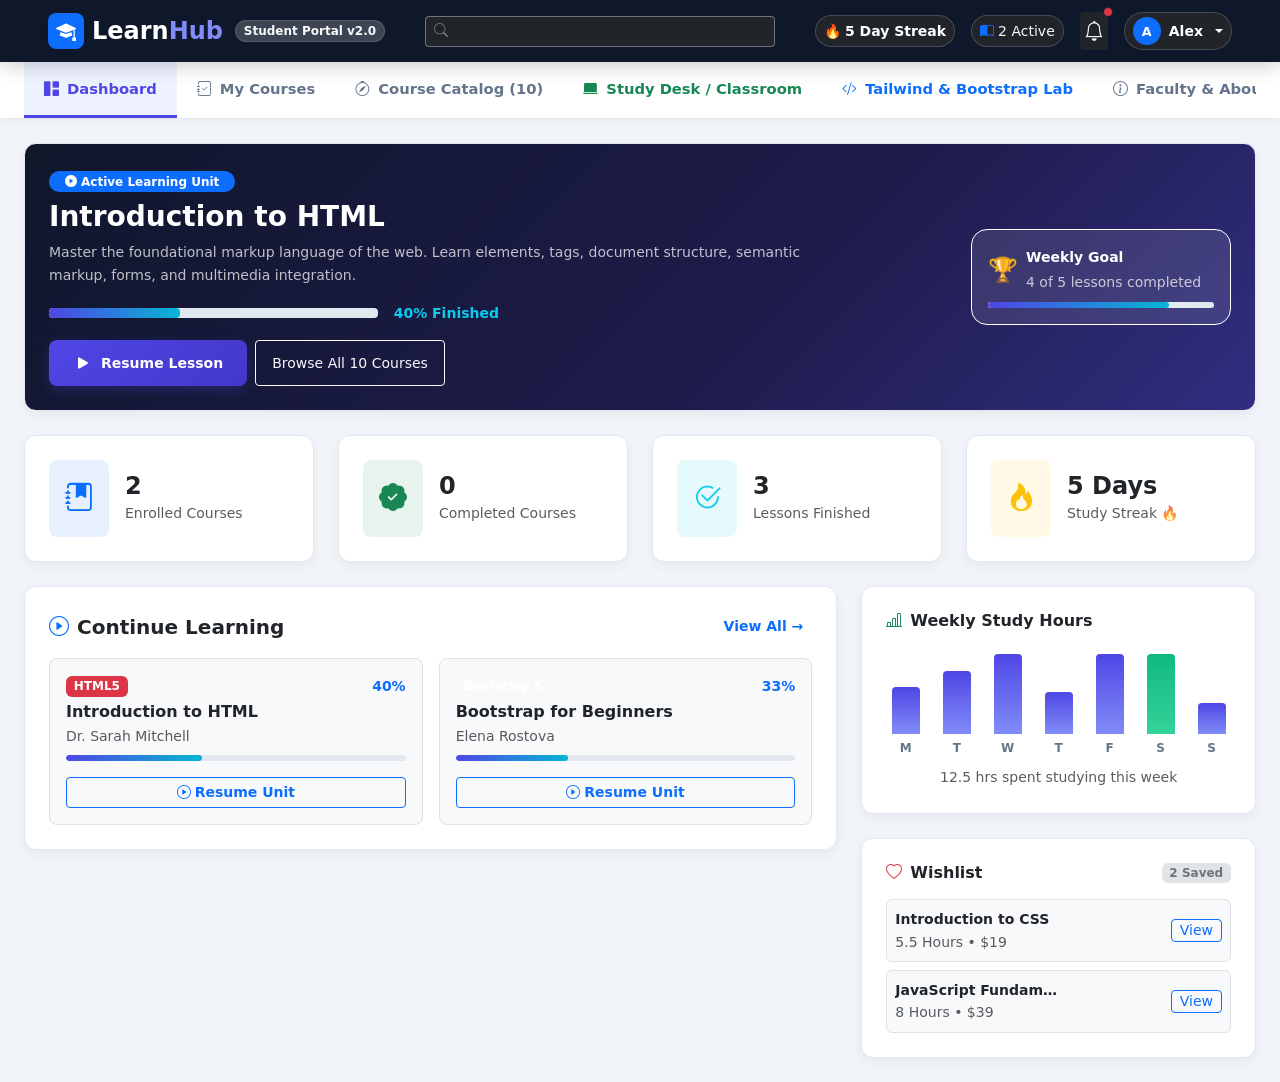
==== commit 26877dd7: "Initial commit: LearnHub Student Learning Platform" ====
--- a/index.html
+++ b/index.html
@@ -15,13 +15,10 @@
 </head>
 <body>
 
-    <!-- Back to Top Floating Button -->
-    <a href="#portalTop" class="fixed-back-to-top" title="Back to Top" aria-label="Back to Top">&uarr;</a>
-
     <!-- ===================================================================
          1. PORTAL APPLICATION TOPBAR (Brand, Global Search, Streak, User)
          =================================================================== -->
-    <header class="portal-header" id="portalTop">
+    <header class="portal-header">
         <div class="container-fluid px-3 px-md-4">
             <div class="d-flex justify-content-between align-items-center gap-3">
                 
@@ -33,14 +30,14 @@
                         </span>
                         <span class="fs-4 fw-bold tracking-tight">Learn<span class="text-primary" style="color: #818cf8 !important;">Hub</span></span>
                     </a>
-                    <span class="badge bg-secondary bg-opacity-50 text-light border border-secondary border-opacity-50 rounded-pill small ms-1 d-none d-md-inline-block">Student Portal</span>
+                    <span class="badge bg-secondary bg-opacity-50 text-light border border-secondary border-opacity-50 rounded-pill small ms-1 d-none d-md-inline-block">Student Portal v2.0</span>
                 </div>
 
                 <!-- Global Portal Search Bar -->
                 <div class="d-none d-lg-block flex-grow-1 mx-4" style="max-width: 480px;">
                     <div class="input-group input-group-sm">
                         <span class="input-group-text bg-dark border-secondary text-secondary border-end-0"><i class="bi bi-search"></i></span>
-                        <input type="text" id="globalSearchInput" class="form-control bg-dark text-white border-secondary border-start-0" placeholder="Search courses, lessons, topics (e.g. HTML, CSS, Flexbox, Grid)..." oninput="handleGlobalSearch(this.value)">
+                        <input type="text" id="globalSearchInput" class="form-control bg-dark text-white border-secondary border-start-0" placeholder="Search courses, lessons, topics (e.g. Flexbox, Grid, HTML)..." oninput="handleGlobalSearch(this.value)">
                     </div>
                 </div>
 
@@ -48,41 +45,40 @@
                 <div class="d-flex align-items-center gap-3">
                     
                     <!-- Daily Streak Widget -->
-                    <div class="d-none d-sm-flex align-items-center gap-1 bg-dark border border-secondary border-opacity-50 px-2 py-1 rounded-pill small" title="Learning Streak">
-                        <span class="text-warning" id="topbarStreakIcon">🌟</span>
-                        <strong class="text-white" id="topbarStreakText">Fresh Student</strong>
+                    <div class="d-none d-sm-flex align-items-center gap-1 bg-dark border border-secondary border-opacity-50 px-2 py-1 rounded-pill small" title="Current Learning Streak">
+                        <span class="text-warning">🔥</span>
+                        <strong class="text-white">5 Day Streak</strong>
                     </div>
 
                     <!-- Quick Enrolled Badge -->
                     <div class="d-none d-md-flex align-items-center gap-1 bg-dark border border-secondary border-opacity-50 px-2 py-1 rounded-pill small">
                         <i class="bi bi-book-half text-primary"></i>
-                        <span class="text-light" id="topbarEnrolledCount">0 Active</span>
+                        <span class="text-light" id="topbarEnrolledCount">2 Active</span>
                     </div>
 
                     <!-- Notification Bell -->
-                    <button class="btn btn-dark btn-sm text-secondary border-0 position-relative p-1" title="Notifications" onclick="showToast('Welcome to LearnHub! Explore our 10 courses to start learning.', 'info')">
+                    <button class="btn btn-dark btn-sm text-secondary border-0 position-relative p-1" title="Notifications" onclick="showToast('You have 2 upcoming study units due this week!', 'info')">
                         <i class="bi bi-bell fs-5 text-light"></i>
-                        <span class="position-absolute top-0 start-100 translate-middle p-1 bg-primary border border-dark rounded-circle"></span>
+                        <span class="position-absolute top-0 start-100 translate-middle p-1 bg-danger border border-dark rounded-circle"></span>
                     </button>
 
                     <!-- Student Profile Dropdown -->
-                    <div class="dropdown" id="portalUserDropdownWrapper">
+                    <div class="dropdown">
                         <button class="btn btn-dark border-secondary border-opacity-50 dropdown-toggle d-flex align-items-center gap-2 py-1 px-2 rounded-pill" type="button" data-bs-toggle="dropdown" aria-expanded="false">
                             <span class="rounded-circle bg-primary text-white d-flex align-items-center justify-content-center fw-bold" style="width: 28px; height: 28px; font-size: 0.8rem;" id="topbarUserAvatar">
-                                S
+                                A
                             </span>
-                            <span class="d-none d-sm-inline small text-white fw-semibold" id="topbarUserName">Student</span>
+                            <span class="d-none d-sm-inline small text-white fw-semibold" id="topbarUserName">Alex Morgan</span>
                         </button>
                         <ul class="dropdown-menu dropdown-menu-end shadow border-0">
                             <li class="px-3 py-2 border-bottom">
-                                <small class="text-muted d-block">Account Signed In:</small>
-                                <strong class="text-dark small" id="topbarUserEmail">student@learnhub.edu</strong>
+                                <small class="text-muted d-block">Signed in as</small>
+                                <strong class="text-dark small" id="topbarUserEmail">alex@learnhub.edu</strong>
                             </li>
                             <li><a class="dropdown-item py-2 small" href="javascript:void(0)" onclick="switchPortalTab('dashboard')"><i class="bi bi-speedometer2 text-primary me-2"></i>My Dashboard</a></li>
                             <li><a class="dropdown-item py-2 small" href="javascript:void(0)" onclick="switchPortalTab('classroom')"><i class="bi bi-play-circle text-success me-2"></i>Study Desk</a></li>
                             <li><a class="dropdown-item py-2 small" href="javascript:void(0)" onclick="switchPortalTab('explorer')"><i class="bi bi-compass text-info me-2"></i>Course Catalog</a></li>
                             <li><hr class="dropdown-divider"></li>
-                            <li><button class="dropdown-item py-2 small text-primary" data-bs-toggle="modal" data-bs-target="#switchAccountModal"><i class="bi bi-arrow-left-right me-2"></i>Switch / Create Account</button></li>
                             <li><button class="dropdown-item py-2 small text-danger" onclick="logoutUser()"><i class="bi bi-box-arrow-right me-2"></i>Sign Out</button></li>
                         </ul>
                     </div>
@@ -103,7 +99,7 @@
                     <i class="bi bi-grid-1x2-fill"></i> Dashboard
                 </button>
                 <button class="portal-nav-tab" data-tab="my-courses" onclick="switchPortalTab('my-courses')">
-                    <i class="bi bi-journal-check"></i> My Courses (<span id="tabMyCoursesCount">0</span>)
+                    <i class="bi bi-journal-check"></i> My Courses
                 </button>
                 <button class="portal-nav-tab" data-tab="explorer" onclick="switchPortalTab('explorer')">
                     <i class="bi bi-compass"></i> Course Catalog (10)
@@ -134,9 +130,46 @@
              --------------------------------------------------------------- -->
         <section class="portal-pane active" id="pane-dashboard">
             
-            <!-- Student Hero Card (Adapts dynamically if Fresh or Active) -->
-            <div id="dashHeroCardContainer">
-                <!-- Populated dynamically: Fresh Welcome Card or In-Progress Resume Card -->
+            <!-- Student Hero Widget: Current In-Progress Course -->
+            <div class="portal-card mb-4 text-white" style="background: linear-gradient(135deg, #0f172a 0%, #1e1b4b 60%, #312e81 100%);">
+                <div class="row align-items-center g-4">
+                    <div class="col-lg-8">
+                        <span class="badge bg-primary px-3 py-1 rounded-pill mb-2"><i class="bi bi-play-circle-fill me-1"></i>Active Learning Unit</span>
+                        <h1 class="h3 fw-bold text-white mb-2" id="heroActiveCourseTitle">Introduction to HTML</h1>
+                        <p class="text-light opacity-75 small mb-3" id="heroActiveCourseDesc">Master elements, document structure, semantic markup, and accessible forms.</p>
+                        
+                        <div class="d-flex align-items-center gap-3 mb-3" style="max-width: 450px;">
+                            <div class="progress-bar-custom flex-grow-1" style="height: 10px;">
+                                <div class="progress-fill" id="heroActiveProgressFill" style="width: 40%;"></div>
+                            </div>
+                            <span class="small fw-bold text-info" id="heroActiveProgressText">40% Finished</span>
+                        </div>
+
+                        <div class="d-flex gap-2 flex-wrap">
+                            <button class="btn btn-theme-primary btn-sm px-4 py-2" onclick="openClassroomWithCourse(1)">
+                                <i class="bi bi-play-fill fs-5"></i> Resume Lesson
+                            </button>
+                            <button class="btn btn-outline-light btn-sm px-3 py-2" onclick="switchPortalTab('explorer')">
+                                Browse All 10 Courses
+                            </button>
+                        </div>
+                    </div>
+
+                    <div class="col-lg-4 text-lg-end d-none d-lg-block">
+                        <div class="p-3 rounded-4 bg-white bg-opacity-10 border border-white border-opacity-15 d-inline-block text-start" style="width: 260px;">
+                            <div class="d-flex align-items-center gap-2 mb-2">
+                                <span class="fs-4">🏆</span>
+                                <div>
+                                    <strong class="d-block text-white small">Weekly Goal</strong>
+                                    <small class="text-light opacity-75">4 of 5 lessons completed</small>
+                                </div>
+                            </div>
+                            <div class="progress-bar-custom" style="height: 6px;">
+                                <div class="progress-fill bg-warning" style="width: 80%;"></div>
+                            </div>
+                        </div>
+                    </div>
+                </div>
             </div>
 
             <!-- Portal Metric Widgets Row -->
@@ -145,7 +178,7 @@
                     <div class="portal-card h-100 d-flex align-items-center gap-3">
                         <div class="rounded-3 bg-primary bg-opacity-10 text-primary p-3 fs-3"><i class="bi bi-journal-bookmark-fill"></i></div>
                         <div>
-                            <h2 class="h4 fw-bold text-dark mb-0" id="dashMetricEnrolled">0</h2>
+                            <h2 class="h4 fw-bold text-dark mb-0" id="dashMetricEnrolled">2</h2>
                             <span class="text-muted small">Enrolled Courses</span>
                         </div>
                     </div>
@@ -163,17 +196,17 @@
                     <div class="portal-card h-100 d-flex align-items-center gap-3">
                         <div class="rounded-3 bg-info bg-opacity-10 text-info p-3 fs-3"><i class="bi bi-check2-circle"></i></div>
                         <div>
-                            <h2 class="h4 fw-bold text-dark mb-0" id="dashMetricLessons">0</h2>
+                            <h2 class="h4 fw-bold text-dark mb-0" id="dashMetricLessons">3</h2>
                             <span class="text-muted small">Lessons Finished</span>
                         </div>
                     </div>
                 </div>
                 <div class="col-sm-6 col-xl-3">
                     <div class="portal-card h-100 d-flex align-items-center gap-3">
-                        <div class="rounded-3 bg-warning bg-opacity-10 text-warning p-3 fs-3"><i class="bi bi-star-fill"></i></div>
+                        <div class="rounded-3 bg-warning bg-opacity-10 text-warning p-3 fs-3"><i class="bi bi-fire"></i></div>
                         <div>
-                            <h2 class="h4 fw-bold text-dark mb-0" id="dashMetricStreak">1 Day</h2>
-                            <span class="text-muted small">Account Status</span>
+                            <h2 class="h4 fw-bold text-dark mb-0">5 Days</h2>
+                            <span class="text-muted small">Study Streak 🔥</span>
                         </div>
                     </div>
                 </div>
@@ -185,11 +218,11 @@
                 <div class="col-lg-8">
                     <div class="portal-card mb-4">
                         <div class="d-flex justify-content-between align-items-center mb-3">
-                            <h3 class="h5 fw-bold text-dark mb-0"><i class="bi bi-play-circle text-primary me-2"></i>Active Enrolled Courses</h3>
-                            <button class="btn btn-link btn-sm text-decoration-none fw-semibold" onclick="switchPortalTab('explorer')">Explore Catalog &rarr;</button>
+                            <h3 class="h5 fw-bold text-dark mb-0"><i class="bi bi-play-circle text-primary me-2"></i>Continue Learning</h3>
+                            <button class="btn btn-link btn-sm text-decoration-none fw-semibold" onclick="switchPortalTab('my-courses')">View All &rarr;</button>
                         </div>
                         <div class="row g-3" id="dashEnrolledCardsContainer">
-                            <!-- Populated dynamically with fresh state or enrolled cards -->
+                            <!-- Populated dynamically -->
                         </div>
                     </div>
                 </div>
@@ -200,25 +233,25 @@
                     <div class="portal-card mb-4">
                         <h4 class="h6 fw-bold text-dark mb-2"><i class="bi bi-bar-chart-line text-success me-2"></i>Weekly Study Hours</h4>
                         <div class="activity-chart-container">
-                            <div class="chart-bar-col"><div class="chart-bar-fill" style="height: 35%;"></div><span class="chart-bar-label">M</span></div>
-                            <div class="chart-bar-col"><div class="chart-bar-fill" style="height: 50%;"></div><span class="chart-bar-label">T</span></div>
-                            <div class="chart-bar-col"><div class="chart-bar-fill" style="height: 70%;"></div><span class="chart-bar-label">W</span></div>
+                            <div class="chart-bar-col"><div class="chart-bar-fill" style="height: 45%;"></div><span class="chart-bar-label">M</span></div>
+                            <div class="chart-bar-col"><div class="chart-bar-fill" style="height: 60%;"></div><span class="chart-bar-label">T</span></div>
+                            <div class="chart-bar-col"><div class="chart-bar-fill" style="height: 85%;"></div><span class="chart-bar-label">W</span></div>
                             <div class="chart-bar-col"><div class="chart-bar-fill" style="height: 40%;"></div><span class="chart-bar-label">T</span></div>
-                            <div class="chart-bar-col"><div class="chart-bar-fill" style="height: 80%;"></div><span class="chart-bar-label">F</span></div>
-                            <div class="chart-bar-col"><div class="chart-bar-fill" style="height: 95%; background: linear-gradient(180deg, #10b981 0%, #34d399 100%);"></div><span class="chart-bar-label">S</span></div>
-                            <div class="chart-bar-col"><div class="chart-bar-fill" style="height: 25%;"></div><span class="chart-bar-label">S</span></div>
-                        </div>
-                        <small class="text-muted text-center d-block mt-2">Personal study rhythm tracker</small>
+                            <div class="chart-bar-col"><div class="chart-bar-fill" style="height: 90%;"></div><span class="chart-bar-label">F</span></div>
+                            <div class="chart-bar-col"><div class="chart-bar-fill" style="height: 100%; background: linear-gradient(180deg, #10b981 0%, #34d399 100%);"></div><span class="chart-bar-label">S</span></div>
+                            <div class="chart-bar-col"><div class="chart-bar-fill" style="height: 30%;"></div><span class="chart-bar-label">S</span></div>
+                        </div>
+                        <small class="text-muted text-center d-block mt-2">12.5 hrs spent studying this week</small>
                     </div>
 
                     <!-- Saved Courses / Wishlist -->
                     <div class="portal-card">
                         <div class="d-flex justify-content-between align-items-center mb-3">
-                            <h4 class="h6 fw-bold text-dark mb-0"><i class="bi bi-heart text-danger me-2"></i>Saved Wishlist</h4>
+                            <h4 class="h6 fw-bold text-dark mb-0"><i class="bi bi-heart text-danger me-2"></i>Wishlist</h4>
                             <span class="badge bg-secondary-subtle text-secondary" id="dashWishlistCount">0 Saved</span>
                         </div>
                         <div class="d-flex flex-column gap-2" id="dashWishlistItemsContainer">
-                            <!-- Populated dynamically with fresh state or wishlist items -->
+                            <!-- Populated dynamically -->
                         </div>
                     </div>
                 </div>
@@ -236,7 +269,7 @@
                     <p class="text-muted small mb-0">Track completion and launch directly into lesson workspaces.</p>
                 </div>
                 <button class="btn btn-theme-primary btn-sm" onclick="switchPortalTab('explorer')">
-                    <i class="bi bi-plus-circle me-1"></i> Enroll in Courses
+                    <i class="bi bi-plus-circle me-1"></i> Enroll in More Courses
                 </button>
             </div>
             <div class="row row-cols-1 row-cols-md-2 row-cols-lg-3 g-4" id="myCoursesFullGrid">
@@ -295,7 +328,7 @@
 
                 <!-- Course Dropdown Selector -->
                 <div class="d-flex align-items-center gap-2">
-                    <label for="classroomCourseSelect" class="small fw-bold text-muted text-nowrap">Active Course:</label>
+                    <label for="classroomCourseSelect" class="small fw-bold text-muted text-nowrap">Switch Course:</label>
                     <select id="classroomCourseSelect" class="form-select form-select-sm fw-semibold" style="min-width: 250px;" onchange="selectClassroomCourse(this.value)">
                         <!-- Populated dynamically -->
                     </select>
@@ -344,10 +377,10 @@
                         <div class="p-3 bg-light border-bottom">
                             <div class="d-flex justify-content-between align-items-center mb-1">
                                 <strong class="small text-dark">Course Progress</strong>
-                                <span class="small fw-bold text-primary" id="classroomProgressPercent">0%</span>
+                                <span class="small fw-bold text-primary" id="classroomProgressPercent">40%</span>
                             </div>
                             <div class="progress-bar-custom">
-                                <div class="progress-fill" id="classroomProgressFill" style="width: 0%;"></div>
+                                <div class="progress-fill" id="classroomProgressFill" style="width: 40%;"></div>
                             </div>
                         </div>
 
@@ -588,80 +621,6 @@
         </div>
     </div>
 
-    <!-- ===================================================================
-         MODAL: SWITCH / CREATE FRESH ACCOUNT
-         =================================================================== -->
-    <div class="modal fade" id="switchAccountModal" tabindex="-1" aria-hidden="true">
-        <div class="modal-dialog modal-dialog-centered">
-            <div class="modal-content rounded-4 border-0 shadow">
-                <div class="modal-header border-0 pb-0">
-                    <ul class="nav nav-pills w-100" id="accountTabs" role="tablist">
-                        <li class="nav-item flex-fill text-center" role="presentation">
-                            <button class="nav-link active w-100 fw-bold small" id="create-tab" data-bs-toggle="pill" data-bs-target="#tab-new-account" type="button" role="tab">
-                                ✨ Create Fresh Account
-                            </button>
-                        </li>
-                        <li class="nav-item flex-fill text-center" role="presentation">
-                            <button class="nav-link w-100 fw-bold small" id="login-tab" data-bs-toggle="pill" data-bs-target="#tab-existing-login" type="button" role="tab">
-                                🔑 Switch Account
-                            </button>
-                        </li>
-                    </ul>
-                    <button type="button" class="btn-close ms-2" data-bs-dismiss="modal" aria-label="Close"></button>
-                </div>
-
-                <div class="modal-body p-4">
-                    <div class="tab-content">
-                        
-                        <!-- Create Fresh Account Tab -->
-                        <div class="tab-pane fade show active" id="tab-new-account" role="tabpanel">
-                            <div class="alert alert-success py-2 px-3 small border-0 mb-3">
-                                <i class="bi bi-stars me-1"></i><strong>Guaranteed 100% Fresh:</strong> When you create an account, you start with 0 enrolled courses, 0% progress, and clean blank stats!
-                            </div>
-                            <form id="createFreshAccountForm">
-                                <div class="mb-3">
-                                    <label class="form-label small fw-semibold">Your Full Name</label>
-                                    <input type="text" class="form-control" id="newAccName" placeholder="e.g. John Doe" required>
-                                </div>
-                                <div class="mb-3">
-                                    <label class="form-label small fw-semibold">Your Email Address</label>
-                                    <input type="email" class="form-control" id="newAccEmail" placeholder="john@example.com" required>
-                                </div>
-                                <div class="mb-3">
-                                    <label class="form-label small fw-semibold">Choose Password</label>
-                                    <input type="password" class="form-control" id="newAccPassword" placeholder="Minimum 6 characters" required>
-                                </div>
-                                <div id="createAccAlert" class="alert alert-danger small d-none mb-3"></div>
-                                <button type="submit" class="btn btn-theme-primary w-100 py-2 fw-semibold">Create &amp; Enter Fresh Portal &rarr;</button>
-                            </form>
-                        </div>
-
-                        <!-- Existing Login Tab -->
-                        <div class="tab-pane fade" id="tab-existing-login" role="tabpanel">
-                            <div class="alert alert-info py-2 px-3 small border-0 mb-3">
-                                <strong>Demo Profile:</strong> <code>alex@learnhub.edu</code> / <code>password123</code>
-                                <button class="btn btn-link btn-sm p-0 ms-2 text-decoration-none fw-bold" onclick="autofillDemoInModal()">Autofill</button>
-                            </div>
-                            <form id="existingLoginForm">
-                                <div class="mb-3">
-                                    <label class="form-label small fw-semibold">Email Address</label>
-                                    <input type="email" class="form-control" id="existEmail" placeholder="you@domain.com" required>
-                                </div>
-                                <div class="mb-3">
-                                    <label class="form-label small fw-semibold">Password</label>
-                                    <input type="password" class="form-control" id="existPassword" placeholder="••••••••" required>
-                                </div>
-                                <div id="existLoginAlert" class="alert alert-danger small d-none mb-3"></div>
-                                <button type="submit" class="btn btn-theme-primary w-100 py-2 fw-semibold">Login to Account &rarr;</button>
-                            </form>
-                        </div>
-
-                    </div>
-                </div>
-            </div>
-        </div>
-    </div>
-
     <!-- Bootstrap 5 JS Bundle -->
     <script src="https://cdn.jsdelivr.net/npm/bootstrap@5.3.3/dist/js/bootstrap.bundle.min.js"></script>
     
@@ -671,7 +630,7 @@
     <script src="js/main.js"></script>
     
     <!-- ===================================================================
-         PORTAL APPLICATION CONTROLLER (WITH FRESH ACCOUNT HANDLING)
+         PORTAL APPLICATION SPA CONTROLLER
          =================================================================== -->
     <script>
         let portalActiveCourseId = 1;
@@ -693,19 +652,18 @@
 
             // 5. Setup Contact Form
             setupPortalContact();
-
-            // 6. Setup Account Modal
-            setupAccountModal();
         });
 
         // -------------------------------------------------------------
         // TAB NAVIGATION CONTROLLER
         // -------------------------------------------------------------
         function switchPortalTab(tabName) {
+            // Update tabs
             document.querySelectorAll(".portal-nav-tab").forEach(tab => {
                 tab.classList.toggle("active", tab.dataset.tab === tabName);
             });
 
+            // Update panes
             document.querySelectorAll(".portal-pane").forEach(pane => {
                 pane.classList.remove("active");
             });
@@ -715,6 +673,7 @@
                 targetPane.classList.add("active");
             }
 
+            // Specific refresh actions
             if (tabName === "dashboard") renderPortalDashboard();
             if (tabName === "my-courses") renderMyCoursesGrid();
             if (tabName === "explorer") renderPortalCatalog();
@@ -723,6 +682,7 @@
             window.scrollTo({ top: 0, behavior: 'smooth' });
         }
 
+        // Global search handler
         function handleGlobalSearch(query) {
             if (!query.trim()) return;
             switchPortalTab("explorer");
@@ -737,29 +697,16 @@
         // USER PROFILE & TOPBAR
         // -------------------------------------------------------------
         function initPortalUserData() {
-            const user = getCurrentUser() || { name: "New Student", email: "student@learnhub.edu" };
+            const user = getCurrentUser() || { name: "Alex Morgan", email: "alex@learnhub.edu" };
             document.getElementById("topbarUserName").textContent = user.name.split(" ")[0];
-            document.getElementById("topbarUserAvatar").textContent = user.name.charAt(0).toUpperCase();
+            document.getElementById("topbarUserAvatar").textContent = user.name.charAt(0);
             document.getElementById("topbarUserEmail").textContent = user.email;
-
-            // Check if user is fresh (not alex@learnhub.edu)
-            const isDemoAlex = user.email.toLowerCase() === "alex@learnhub.edu";
-            const streakIcon = document.getElementById("topbarStreakIcon");
-            const streakText = document.getElementById("topbarStreakText");
-            if (isDemoAlex) {
-                streakIcon.textContent = "🔥";
-                streakText.textContent = "5 Day Streak";
-            } else {
-                streakIcon.textContent = "🌟";
-                streakText.textContent = "Fresh Student";
-            }
-        }
-
-        // -------------------------------------------------------------
-        // DASHBOARD PANE LOGIC (ADAPTS FOR FRESH ACCOUNTS)
+        }
+
+        // -------------------------------------------------------------
+        // DASHBOARD PANE LOGIC
         // -------------------------------------------------------------
         function renderPortalDashboard() {
-            const user = getCurrentUser() || { name: "New Student", email: "student@learnhub.edu" };
             const enrolledIds = getEnrolledCourseIds();
             const enrolledCourses = enrolledIds.map(id => getCourseById(id)).filter(Boolean);
 
@@ -774,147 +721,50 @@
                 totalCompletedLessons += done.length;
             });
 
-            // Update Topbar badge and Tab counter
-            document.getElementById("topbarEnrolledCount").textContent = `${enrolledCourses.length} Active`;
-            document.getElementById("tabMyCoursesCount").textContent = enrolledCourses.length;
-
-            // Metrics
             document.getElementById("dashMetricEnrolled").textContent = enrolledCourses.length;
             document.getElementById("dashMetricCompleted").textContent = totalCompletedCourses;
             document.getElementById("dashMetricLessons").textContent = totalCompletedLessons;
-
-            const isDemoAlex = user.email.toLowerCase() === "alex@learnhub.edu";
-            document.getElementById("dashMetricStreak").textContent = isDemoAlex ? "5 Days 🔥" : "Fresh Account 🌟";
-
-            // HERO CARD: Adapts if Fresh Account vs Active Account
-            const heroContainer = document.getElementById("dashHeroCardContainer");
-            if (heroContainer) {
-                if (enrolledCourses.length === 0) {
-                    // FRESH ACCOUNT HERO STATE
-                    heroContainer.innerHTML = `
-                        <div class="portal-card mb-4 text-white" style="background: linear-gradient(135deg, #0f172a 0%, #1e1b4b 60%, #312e81 100%);">
-                            <div class="row align-items-center g-4">
-                                <div class="col-lg-8">
-                                    <span class="badge bg-success px-3 py-1 rounded-pill mb-2"><i class="bi bi-stars me-1"></i>Fresh Student Account</span>
-                                    <h1 class="h3 fw-bold text-white mb-2">Welcome to LearnHub, ${user.name.split(" ")[0]}! 🎉</h1>
-                                    <p class="text-light opacity-75 small mb-3">Your student workspace is ready. You currently have <strong>0 enrolled courses</strong>. Browse our 10 verified curriculums below and enroll in your first topic to begin your journey!</p>
-                                    
-                                    <div class="d-flex gap-2 flex-wrap">
-                                        <button class="btn btn-theme-primary btn-sm px-4 py-2" onclick="switchPortalTab('explorer')">
-                                            <i class="bi bi-compass fs-5"></i> Browse 10 Courses &amp; Enroll
-                                        </button>
-                                        <button class="btn btn-outline-light btn-sm px-3 py-2" onclick="openClassroomWithCourse(1)">
-                                            <i class="bi bi-eye me-1"></i> Preview Classroom
-                                        </button>
-                                    </div>
-                                </div>
-                                <div class="col-lg-4 text-lg-end d-none d-lg-block">
-                                    <div class="p-3 rounded-4 bg-white bg-opacity-10 border border-white border-opacity-15 d-inline-block text-start" style="width: 260px;">
-                                        <div class="d-flex align-items-center gap-2 mb-2">
-                                            <span class="fs-4">🚀</span>
-                                            <div>
-                                                <strong class="d-block text-white small">Fresh Start</strong>
-                                                <small class="text-light opacity-75">Ready to learn HTML &amp; CSS</small>
-                                            </div>
-                                        </div>
-                                        <div class="progress-bar-custom" style="height: 6px;">
-                                            <div class="progress-fill bg-success" style="width: 100%;"></div>
-                                        </div>
-                                    </div>
-                                </div>
-                            </div>
-                        </div>
-                    `;
-                } else {
-                    // ACTIVE IN-PROGRESS HERO STATE
-                    const activeCourse = enrolledCourses[0];
-                    const p = calculateCourseProgress(activeCourse.id);
-                    heroContainer.innerHTML = `
-                        <div class="portal-card mb-4 text-white" style="background: linear-gradient(135deg, #0f172a 0%, #1e1b4b 60%, #312e81 100%);">
-                            <div class="row align-items-center g-4">
-                                <div class="col-lg-8">
-                                    <span class="badge bg-primary px-3 py-1 rounded-pill mb-2"><i class="bi bi-play-circle-fill me-1"></i>In-Progress Unit</span>
-                                    <h1 class="h3 fw-bold text-white mb-2">${activeCourse.title}</h1>
-                                    <p class="text-light opacity-75 small mb-3">${activeCourse.description}</p>
-                                    
-                                    <div class="d-flex align-items-center gap-3 mb-3" style="max-width: 450px;">
-                                        <div class="progress-bar-custom flex-grow-1" style="height: 10px;">
-                                            <div class="progress-fill" style="width: ${p}%;"></div>
-                                        </div>
-                                        <span class="small fw-bold text-info">${p}% Finished</span>
-                                    </div>
-
-                                    <div class="d-flex gap-2 flex-wrap">
-                                        <button class="btn btn-theme-primary btn-sm px-4 py-2" onclick="openClassroomWithCourse(${activeCourse.id})">
-                                            <i class="bi bi-play-fill fs-5"></i> Resume Lesson
-                                        </button>
-                                        <button class="btn btn-outline-light btn-sm px-3 py-2" onclick="switchPortalTab('explorer')">
-                                            Browse More Courses
-                                        </button>
-                                    </div>
-                                </div>
-                                <div class="col-lg-4 text-lg-end d-none d-lg-block">
-                                    <div class="p-3 rounded-4 bg-white bg-opacity-10 border border-white border-opacity-15 d-inline-block text-start" style="width: 260px;">
-                                        <div class="d-flex align-items-center gap-2 mb-2">
-                                            <span class="fs-4">🏆</span>
-                                            <div>
-                                                <strong class="d-block text-white small">Enrolled Progress</strong>
-                                                <small class="text-light opacity-75">${p}% of curriculum completed</small>
-                                            </div>
-                                        </div>
-                                        <div class="progress-bar-custom" style="height: 6px;">
-                                            <div class="progress-fill bg-warning" style="width: ${p}%;"></div>
-                                        </div>
-                                    </div>
-                                </div>
-                            </div>
-                        </div>
-                    `;
-                }
+            document.getElementById("topbarEnrolledCount").textContent = `${enrolledCourses.length} Active`;
+
+            // Hero active course widget (default first course)
+            const heroCourse = enrolledCourses[0] || getCourseById(1);
+            if (heroCourse) {
+                document.getElementById("heroActiveCourseTitle").textContent = heroCourse.title;
+                document.getElementById("heroActiveCourseDesc").textContent = heroCourse.description;
+                const p = calculateCourseProgress(heroCourse.id);
+                document.getElementById("heroActiveProgressFill").style.width = `${p}%`;
+                document.getElementById("heroActiveProgressText").textContent = `${p}% Finished`;
             }
 
-            // Enrolled Cards Section
+            // Enrolled Cards inside Dashboard
             const container = document.getElementById("dashEnrolledCardsContainer");
             if (container) {
-                if (enrolledCourses.length === 0) {
-                    container.innerHTML = `
-                        <div class="col-12 text-center py-4 bg-white rounded-3 border">
-                            <i class="bi bi-mortarboard fs-2 text-muted d-block mb-2"></i>
-                            <h5 class="h6 fw-bold text-dark mb-1">You Have Not Enrolled In Any Courses Yet</h5>
-                            <p class="text-muted small mb-3">Choose from our 10 courses in HTML, CSS, Flexbox, Grid, Bootstrap, and Tailwind to start your progress!</p>
-                            <button class="btn btn-primary btn-sm px-4 fw-semibold" onclick="switchPortalTab('explorer')">
-                                <i class="bi bi-compass me-1"></i> Browse 10 Courses &amp; Enroll
-                            </button>
+                container.innerHTML = enrolledCourses.map(c => {
+                    const progress = calculateCourseProgress(c.id);
+                    const isDone = progress === 100;
+                    return `
+                        <div class="col-md-6">
+                            <div class="p-3 bg-light rounded-3 border h-100 d-flex flex-column justify-content-between">
+                                <div>
+                                    <div class="d-flex justify-content-between align-items-center mb-1">
+                                        <span class="badge ${c.badgeColor}">${c.badge}</span>
+                                        <span class="small fw-bold ${isDone ? 'text-success' : 'text-primary'}">${progress}%</span>
+                                    </div>
+                                    <h4 class="h6 fw-bold text-dark mb-1">${c.title}</h4>
+                                    <small class="text-muted d-block mb-2">${c.instructor}</small>
+                                </div>
+                                <div>
+                                    <div class="progress-bar-custom mb-3" style="height: 6px;">
+                                        <div class="progress-fill ${isDone ? 'bg-success' : ''}" style="width: ${progress}%;"></div>
+                                    </div>
+                                    <button class="btn btn-outline-primary btn-sm w-100 fw-semibold" onclick="openClassroomWithCourse(${c.id})">
+                                        <i class="bi bi-play-circle me-1"></i>Resume Unit
+                                    </button>
+                                </div>
+                            </div>
                         </div>
                     `;
-                } else {
-                    container.innerHTML = enrolledCourses.map(c => {
-                        const progress = calculateCourseProgress(c.id);
-                        const isDone = progress === 100;
-                        return `
-                            <div class="col-md-6">
-                                <div class="p-3 bg-light rounded-3 border h-100 d-flex flex-column justify-content-between">
-                                    <div>
-                                        <div class="d-flex justify-content-between align-items-center mb-1">
-                                            <span class="badge ${c.badgeColor}">${c.badge}</span>
-                                            <span class="small fw-bold ${isDone ? 'text-success' : 'text-primary'}">${progress}%</span>
-                                        </div>
-                                        <h4 class="h6 fw-bold text-dark mb-1">${c.title}</h4>
-                                        <small class="text-muted d-block mb-2">${c.instructor}</small>
-                                    </div>
-                                    <div>
-                                        <div class="progress-bar-custom mb-3" style="height: 6px;">
-                                            <div class="progress-fill ${isDone ? 'bg-success' : ''}" style="width: ${progress}%;"></div>
-                                        </div>
-                                        <button class="btn btn-outline-primary btn-sm w-100 fw-semibold" onclick="openClassroomWithCourse(${c.id})">
-                                            <i class="bi bi-play-circle me-1"></i>${isDone ? 'Review Course' : 'Resume Unit'}
-                                        </button>
-                                    </div>
-                                </div>
-                            </div>
-                        `;
-                    }).join("");
-                }
+                }).join("");
             }
 
             // Dashboard Wishlist List
@@ -925,7 +775,7 @@
                 document.getElementById("dashWishlistCount").textContent = `${wishCourses.length} Saved`;
 
                 if (wishCourses.length === 0) {
-                    wishContainer.innerHTML = `<div class="p-3 text-muted small text-center bg-light rounded-2 border">Your wishlist is currently empty.<br>Click the heart icon on any course to save it here!</div>`;
+                    wishContainer.innerHTML = `<small class="text-muted">No saved items.</small>`;
                 } else {
                     wishContainer.innerHTML = wishCourses.slice(0, 3).map(c => `
                         <div class="d-flex align-items-center justify-content-between p-2 rounded bg-light border small">
@@ -954,9 +804,8 @@
                 container.innerHTML = `
                     <div class="col-12 text-center py-5">
                         <i class="bi bi-mortarboard fs-1 text-muted d-block mb-2"></i>
-                        <h4 class="h5 fw-bold text-dark">No Enrolled Courses In This Account</h4>
-                        <p class="text-muted small mb-3">You start with a clean slate! Explore the catalog to enroll in courses.</p>
-                        <button class="btn btn-primary btn-sm px-4" onclick="switchPortalTab('explorer')">Explore Course Catalog</button>
+                        <h5>No enrolled courses</h5>
+                        <button class="btn btn-primary btn-sm" onclick="switchPortalTab('explorer')">Explore Catalog</button>
                     </div>
                 `;
                 return;
@@ -1067,7 +916,7 @@
 
         function enrollFromCatalog(courseId) {
             enrollInCourse(courseId);
-            showToast("Course enrolled successfully! Opening Study Desk...", "success");
+            showToast("Enrolled! Opening Study Desk Classroom...", "success");
             openClassroomWithCourse(courseId);
         }
 
@@ -1174,9 +1023,6 @@
             const lesson = course.lessons[portalActiveLessonIdx];
             if (!lesson) return;
 
-            // Make sure course is marked as enrolled when student interacts
-            enrollInCourse(course.id);
-
             markLessonComplete(course.id, lesson.id);
             showToast(`Marked unit "${lesson.title}" completed!`, "success");
 
@@ -1243,87 +1089,6 @@
         }
 
         // -------------------------------------------------------------
-        // ACCOUNT MODAL & CREATION
-        // -------------------------------------------------------------
-        function setupAccountModal() {
-            // Create Fresh Account Form
-            const freshForm = document.getElementById("createFreshAccountForm");
-            const freshAlert = document.getElementById("createAccAlert");
-
-            if (freshForm) {
-                freshForm.addEventListener("submit", (e) => {
-                    e.preventDefault();
-                    freshAlert.classList.add("d-none");
-
-                    const name = document.getElementById("newAccName").value.trim();
-                    const email = document.getElementById("newAccEmail").value.trim();
-                    const password = document.getElementById("newAccPassword").value;
-
-                    if (!name || !email || password.length < 6) {
-                        freshAlert.textContent = "Please fill in all fields (password min 6 characters).";
-                        freshAlert.classList.remove("d-none");
-                        return;
-                    }
-
-                    const res = registerUser(name, email, password);
-                    if (res.success) {
-                        // Immediately login the fresh user
-                        loginUser(email, password);
-                        showToast(`Welcome, ${name}! Your fresh student account is active.`, "success");
-                        
-                        const modal = bootstrap.Modal.getInstance(document.getElementById("switchAccountModal"));
-                        if (modal) modal.hide();
-
-                        // Refresh all views to clean fresh state
-                        initPortalUserData();
-                        renderPortalDashboard();
-                        renderMyCoursesGrid();
-                        renderPortalCatalog();
-                        switchPortalTab("dashboard");
-                    } else {
-                        freshAlert.textContent = res.message;
-                        freshAlert.classList.remove("d-none");
-                    }
-                });
-            }
-
-            // Existing Login Form
-            const existForm = document.getElementById("existingLoginForm");
-            const existAlert = document.getElementById("existLoginAlert");
-
-            if (existForm) {
-                existForm.addEventListener("submit", (e) => {
-                    e.preventDefault();
-                    existAlert.classList.add("d-none");
-
-                    const email = document.getElementById("existEmail").value.trim();
-                    const password = document.getElementById("existPassword").value;
-
-                    const res = loginUser(email, password);
-                    if (res.success) {
-                        showToast(`Logged in as ${res.user.name}!`, "success");
-                        const modal = bootstrap.Modal.getInstance(document.getElementById("switchAccountModal"));
-                        if (modal) modal.hide();
-
-                        initPortalUserData();
-                        renderPortalDashboard();
-                        renderMyCoursesGrid();
-                        renderPortalCatalog();
-                        switchPortalTab("dashboard");
-                    } else {
-                        existAlert.textContent = res.message;
-                        existAlert.classList.remove("d-none");
-                    }
-                });
-            }
-        }
-
-        function autofillDemoInModal() {
-            document.getElementById("existEmail").value = "alex@learnhub.edu";
-            document.getElementById("existPassword").value = "password123";
-        }
-
-        // -------------------------------------------------------------
         // SUPPORT / CONTACT FORM
         // -------------------------------------------------------------
         function setupPortalContact() {
--- a/css/style.css
+++ b/css/style.css
@@ -0,0 +1,349 @@
+/* ==========================================================================
+   LEARNHUB - STUDENT LEARNING PORTAL (LMS) DESIGN SYSTEM
+   Professional LMS Portal Styling: Dashboard, Classroom, Catalog, Lab
+   ========================================================================== */
+
+:root {
+    --primary: #4f46e5;
+    --primary-hover: #4338ca;
+    --primary-light: #eef2ff;
+    --secondary: #06b6d4;
+    --dark: #0f172a;
+    --slate: #1e293b;
+    --gray-bg: #f8fafc;
+    --text-main: #334155;
+    --text-muted: #64748b;
+    --border-color: #e2e8f0;
+    --portal-card-shadow: 0 4px 12px rgba(15, 23, 42, 0.05);
+    --portal-card-hover: 0 16px 32px rgba(79, 70, 229, 0.12);
+    --radius-md: 12px;
+    --radius-lg: 16px;
+    --transition: all 0.25s cubic-bezier(0.4, 0, 0.2, 1);
+}
+
+/* Global Reset & Universal Box Sizing */
+* {
+    box-sizing: border-box;
+    margin: 0;
+    padding: 0;
+}
+
+body {
+    font-family: 'Segoe UI', system-ui, -apple-system, BlinkMacSystemFont, Roboto, sans-serif;
+    color: var(--text-main);
+    background-color: #f1f5f9;
+    line-height: 1.6;
+    overflow-x: hidden;
+}
+
+/* Portal App Header */
+.portal-header {
+    background: #0f172a;
+    color: #ffffff;
+    padding: 0.75rem 1.5rem;
+    position: sticky;
+    top: 0;
+    z-index: 1040;
+    box-shadow: 0 4px 20px rgba(0, 0, 0, 0.2);
+}
+
+/* Portal Navigation Tabs Bar */
+.portal-nav-bar {
+    background: #ffffff;
+    border-bottom: 1px solid var(--border-color);
+    position: sticky;
+    top: 61px;
+    z-index: 1030;
+    box-shadow: 0 2px 8px rgba(0, 0, 0, 0.03);
+}
+
+.portal-nav-tab {
+    padding: 0.9rem 1.25rem;
+    font-size: 0.92rem;
+    font-weight: 600;
+    color: var(--text-muted);
+    border-bottom: 3px solid transparent;
+    cursor: pointer;
+    display: inline-flex;
+    align-items: center;
+    gap: 0.5rem;
+    transition: var(--transition);
+    white-space: nowrap;
+    text-decoration: none;
+    background: none;
+    border-top: none;
+    border-left: none;
+    border-right: none;
+}
+
+.portal-nav-tab:hover {
+    color: var(--primary);
+    background-color: #f8fafc;
+}
+
+.portal-nav-tab.active {
+    color: var(--primary);
+    border-bottom-color: var(--primary);
+    background-color: var(--primary-light);
+}
+
+/* Portal Content Panes (SPA tab switching) */
+.portal-pane {
+    display: none;
+    animation: portalFadeIn 0.3s ease;
+}
+
+.portal-pane.active {
+    display: block;
+}
+
+@keyframes portalFadeIn {
+    from { opacity: 0; transform: translateY(6px); }
+    to { opacity: 1; transform: translateY(0); }
+}
+
+/* Portal Widget Cards */
+.portal-card {
+    background: #ffffff;
+    border-radius: var(--radius-md);
+    border: 1px solid var(--border-color);
+    box-shadow: var(--portal-card-shadow);
+    padding: 1.5rem;
+    transition: var(--transition);
+}
+
+.portal-card:hover {
+    box-shadow: var(--portal-card-hover);
+    border-color: #c7d2fe;
+}
+
+/* Learning Activity Chart (CSS Flexbox) */
+.activity-chart-container {
+    display: flex;
+    align-items: flex-end;
+    gap: 0.75rem;
+    height: 120px;
+    padding-top: 1rem;
+}
+
+.chart-bar-col {
+    flex: 1;
+    display: flex;
+    flex-direction: column;
+    align-items: center;
+    gap: 0.35rem;
+    height: 100%;
+    justify-content: flex-end;
+}
+
+.chart-bar-fill {
+    width: 100%;
+    max-width: 28px;
+    background: linear-gradient(180deg, var(--primary) 0%, #818cf8 100%);
+    border-radius: 4px 4px 0 0;
+    transition: height 0.5s ease;
+}
+
+.chart-bar-label {
+    font-size: 0.75rem;
+    color: var(--text-muted);
+    font-weight: 600;
+}
+
+/* Classroom Split-Screen (CSS Grid) */
+.classroom-layout {
+    display: grid;
+    grid-template-columns: 1fr 360px;
+    gap: 1.5rem;
+    min-height: calc(100vh - 180px);
+}
+
+@media screen and (max-width: 992px) {
+    .classroom-layout {
+        grid-template-columns: 1fr;
+    }
+}
+
+/* Classroom Video/Lesson Screen */
+.classroom-player-header {
+    background: #0f172a;
+    color: #ffffff;
+    padding: 1.25rem 1.5rem;
+    border-radius: var(--radius-md) var(--radius-md) 0 0;
+    display: flex;
+    justify-content: space-between;
+    align-items: center;
+    border-bottom: 2px solid #38bdf8;
+}
+
+.classroom-player-body {
+    background: #ffffff;
+    padding: 2rem;
+    border: 1px solid var(--border-color);
+    border-top: none;
+    min-height: 400px;
+}
+
+/* Classroom Sidebar Checklist */
+.curriculum-checklist {
+    background: #ffffff;
+    border-radius: var(--radius-md);
+    border: 1px solid var(--border-color);
+    box-shadow: var(--portal-card-shadow);
+    overflow: hidden;
+}
+
+.lesson-check-item {
+    display: flex;
+    align-items: center;
+    justify-content: space-between;
+    padding: 0.85rem 1rem;
+    border-bottom: 1px solid var(--border-color);
+    cursor: pointer;
+    transition: var(--transition);
+}
+
+.lesson-check-item:hover {
+    background-color: #f8fafc;
+}
+
+.lesson-check-item.active {
+    background-color: var(--primary-light);
+    border-left: 4px solid var(--primary);
+    font-weight: 600;
+}
+
+.lesson-check-item.completed .check-icon {
+    color: #10b981;
+}
+
+/* Custom Progress Bar */
+.progress-bar-custom {
+    height: 8px;
+    border-radius: 4px;
+    background-color: #e2e8f0;
+    overflow: hidden;
+}
+
+.progress-fill {
+    height: 100%;
+    background: linear-gradient(90deg, var(--primary) 0%, var(--secondary) 100%);
+    border-radius: 4px;
+    transition: width 0.6s ease;
+}
+
+/* Course Card in Catalog */
+.course-card {
+    background: #ffffff;
+    border-radius: var(--radius-md);
+    border: 1px solid var(--border-color);
+    box-shadow: var(--portal-card-shadow);
+    display: flex;
+    flex-direction: column;
+    height: 100%;
+    overflow: hidden;
+    transition: var(--transition);
+}
+
+.course-card:hover {
+    transform: translateY(-6px);
+    box-shadow: var(--portal-card-hover);
+    border-color: #c7d2fe;
+}
+
+.course-card-img-wrapper {
+    position: relative;
+    height: 170px;
+    overflow: hidden;
+    background-color: #f1f5f9;
+}
+
+.course-card-img-wrapper img {
+    width: 100%;
+    height: 100%;
+    object-fit: cover;
+    transition: transform 0.4s ease;
+}
+
+.course-card:hover .course-card-img-wrapper img {
+    transform: scale(1.05);
+}
+
+.course-card-body {
+    padding: 1.25rem;
+    flex: 1;
+    display: flex;
+    flex-direction: column;
+}
+
+.course-card-footer {
+    padding: 0.85rem 1.25rem;
+    background: #fafbfc;
+    border-top: 1px solid var(--border-color);
+    display: flex;
+    justify-content: space-between;
+    align-items: center;
+}
+
+/* Filter Pills */
+.filter-pill {
+    padding: 0.45rem 1.1rem;
+    border-radius: 9999px;
+    font-size: 0.85rem;
+    font-weight: 600;
+    background: #ffffff;
+    color: var(--text-main);
+    border: 1px solid var(--border-color);
+    cursor: pointer;
+    transition: var(--transition);
+}
+
+.filter-pill:hover,
+.filter-pill.active {
+    background: var(--primary);
+    color: #ffffff;
+    border-color: var(--primary);
+    box-shadow: 0 4px 12px rgba(79, 70, 229, 0.25);
+}
+
+/* Buttons */
+.btn-theme-primary {
+    background: linear-gradient(135deg, var(--primary) 0%, var(--primary-hover) 100%);
+    color: #ffffff !important;
+    font-weight: 600;
+    padding: 0.65rem 1.4rem;
+    border-radius: 8px;
+    border: none;
+    box-shadow: 0 4px 12px rgba(79, 70, 229, 0.25);
+    transition: var(--transition);
+    display: inline-flex;
+    align-items: center;
+    gap: 0.5rem;
+    cursor: pointer;
+}
+
+.btn-theme-primary:hover {
+    transform: translateY(-2px);
+    box-shadow: 0 8px 18px rgba(79, 70, 229, 0.35);
+}
+
+/* Toast Notifications */
+.learnhub-toast {
+    position: fixed;
+    top: 80px;
+    right: 20px;
+    z-index: 9999;
+    min-width: 280px;
+    max-width: 380px;
+    padding: 1rem 1.25rem;
+    border-radius: 8px;
+    box-shadow: 0 10px 25px rgba(0, 0, 0, 0.15);
+    background: #ffffff;
+    border-left: 5px solid var(--primary);
+    transform: translateX(120%);
+    transition: transform 0.4s ease;
+}
+
+.learnhub-toast.show {
+    transform: translateX(0);
+}
--- a/css/responsive.css
+++ b/css/responsive.css
@@ -0,0 +1,79 @@
+/* ==========================================================================
+   LEARNHUB - RESPONSIVE STYLESHEET (MEDIA QUERIES)
+   Targeting:
+   - Mobile: 320px to 576px
+   - Tablet: 577px to 992px
+   - Desktop: 993px and above
+   ========================================================================== */
+
+/* Tablet & Mobile Breakpoints (max-width: 992px) */
+@media screen and (max-width: 992px) {
+    .learn-app-layout {
+        grid-template-areas:
+            "video-area"
+            "content-area"
+            "sidebar-area";
+        grid-template-columns: 1fr;
+    }
+
+    .hero-title {
+        font-size: 2.5rem;
+    }
+
+    .grid-courses-showcase {
+        grid-template-columns: repeat(2, 1fr);
+    }
+}
+
+/* Mobile Screens (max-width: 576px) */
+@media screen and (max-width: 576px) {
+    .hero-title {
+        font-size: 2rem;
+    }
+
+    .gradient-hero {
+        padding: 3.5rem 0;
+        text-align: center;
+    }
+
+    .hero-buttons-wrapper {
+        justify-content: center;
+    }
+
+    .stats-flex-container {
+        flex-direction: column;
+    }
+
+    .stat-item {
+        flex-basis: 100%;
+    }
+
+    .grid-courses-showcase {
+        grid-template-columns: 1fr;
+    }
+
+    .filter-pills-container {
+        overflow-x: auto;
+        white-space: nowrap;
+        padding-bottom: 0.5rem;
+        display: flex;
+        gap: 0.5rem;
+    }
+
+    .fixed-back-to-top {
+        bottom: 1.25rem;
+        right: 1.25rem;
+        width: 40px;
+        height: 40px;
+        font-size: 1rem;
+    }
+
+    .card-footer-buttons {
+        flex-direction: column;
+        gap: 0.5rem;
+    }
+
+    .card-footer-buttons .btn {
+        width: 100%;
+    }
+}
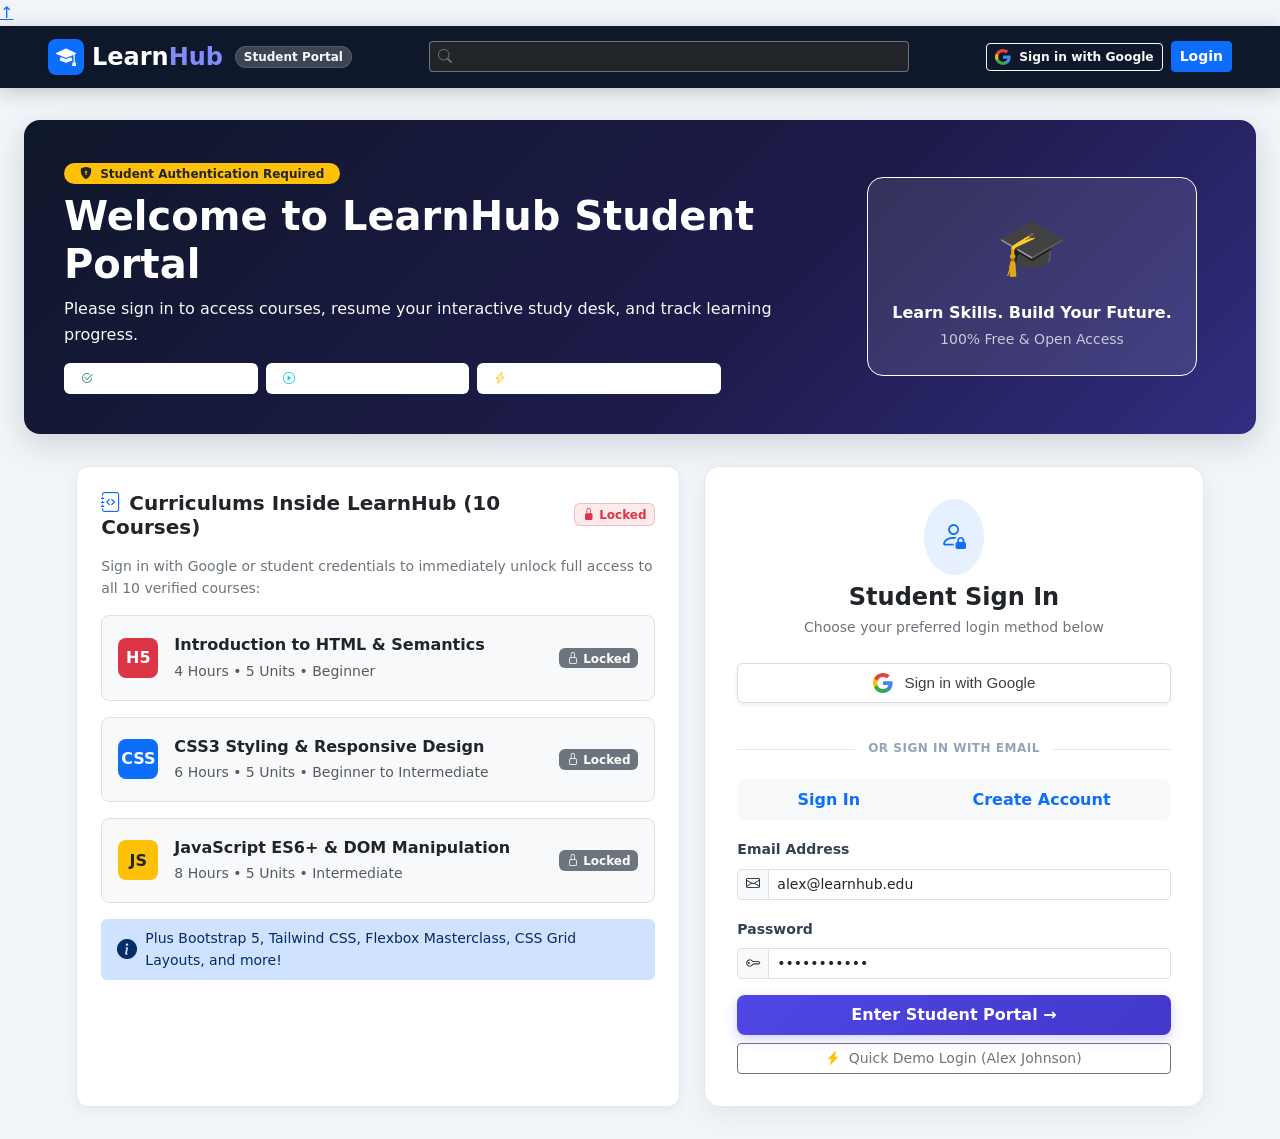
==== commit 8f548931: "Add authentic Google Sign-In and access gate for courses" ====
--- a/index.html
+++ b/index.html
@@ -12,13 +12,18 @@
     <!-- Custom Portal Styles -->
     <link rel="stylesheet" href="css/style.css">
     <link rel="stylesheet" href="css/responsive.css">
+    <!-- Google Identity Services -->
+    <script src="https://accounts.google.com/gsi/client" async defer></script>
 </head>
 <body>
+
+    <!-- Back to Top Floating Button -->
+    <a href="#portalTop" class="fixed-back-to-top" title="Back to Top" aria-label="Back to Top">&uarr;</a>
 
     <!-- ===================================================================
          1. PORTAL APPLICATION TOPBAR (Brand, Global Search, Streak, User)
          =================================================================== -->
-    <header class="portal-header">
+    <header class="portal-header" id="portalTop">
         <div class="container-fluid px-3 px-md-4">
             <div class="d-flex justify-content-between align-items-center gap-3">
                 
@@ -30,57 +35,75 @@
                         </span>
                         <span class="fs-4 fw-bold tracking-tight">Learn<span class="text-primary" style="color: #818cf8 !important;">Hub</span></span>
                     </a>
-                    <span class="badge bg-secondary bg-opacity-50 text-light border border-secondary border-opacity-50 rounded-pill small ms-1 d-none d-md-inline-block">Student Portal v2.0</span>
+                    <span class="badge bg-secondary bg-opacity-50 text-light border border-secondary border-opacity-50 rounded-pill small ms-1 d-none d-md-inline-block">Student Portal</span>
                 </div>
 
                 <!-- Global Portal Search Bar -->
                 <div class="d-none d-lg-block flex-grow-1 mx-4" style="max-width: 480px;">
                     <div class="input-group input-group-sm">
                         <span class="input-group-text bg-dark border-secondary text-secondary border-end-0"><i class="bi bi-search"></i></span>
-                        <input type="text" id="globalSearchInput" class="form-control bg-dark text-white border-secondary border-start-0" placeholder="Search courses, lessons, topics (e.g. Flexbox, Grid, HTML)..." oninput="handleGlobalSearch(this.value)">
+                        <input type="text" id="globalSearchInput" class="form-control bg-dark text-white border-secondary border-start-0" placeholder="Search courses, lessons, topics (e.g. HTML, CSS, Flexbox, Grid)..." oninput="handleGlobalSearch(this.value)">
                     </div>
                 </div>
 
                 <!-- Portal Quick Stats & Student Profile -->
                 <div class="d-flex align-items-center gap-3">
                     
-                    <!-- Daily Streak Widget -->
-                    <div class="d-none d-sm-flex align-items-center gap-1 bg-dark border border-secondary border-opacity-50 px-2 py-1 rounded-pill small" title="Current Learning Streak">
-                        <span class="text-warning">🔥</span>
-                        <strong class="text-white">5 Day Streak</strong>
-                    </div>
-
-                    <!-- Quick Enrolled Badge -->
-                    <div class="d-none d-md-flex align-items-center gap-1 bg-dark border border-secondary border-opacity-50 px-2 py-1 rounded-pill small">
-                        <i class="bi bi-book-half text-primary"></i>
-                        <span class="text-light" id="topbarEnrolledCount">2 Active</span>
-                    </div>
-
-                    <!-- Notification Bell -->
-                    <button class="btn btn-dark btn-sm text-secondary border-0 position-relative p-1" title="Notifications" onclick="showToast('You have 2 upcoming study units due this week!', 'info')">
-                        <i class="bi bi-bell fs-5 text-light"></i>
-                        <span class="position-absolute top-0 start-100 translate-middle p-1 bg-danger border border-dark rounded-circle"></span>
-                    </button>
-
-                    <!-- Student Profile Dropdown -->
-                    <div class="dropdown">
-                        <button class="btn btn-dark border-secondary border-opacity-50 dropdown-toggle d-flex align-items-center gap-2 py-1 px-2 rounded-pill" type="button" data-bs-toggle="dropdown" aria-expanded="false">
-                            <span class="rounded-circle bg-primary text-white d-flex align-items-center justify-content-center fw-bold" style="width: 28px; height: 28px; font-size: 0.8rem;" id="topbarUserAvatar">
-                                A
-                            </span>
-                            <span class="d-none d-sm-inline small text-white fw-semibold" id="topbarUserName">Alex Morgan</span>
+                    <!-- USER LOGGED IN SECTION -->
+                    <div id="topbarUserSection" class="d-flex align-items-center gap-3">
+                        <!-- Daily Streak Widget -->
+                        <div class="d-none d-sm-flex align-items-center gap-1 bg-dark border border-secondary border-opacity-50 px-2 py-1 rounded-pill small" title="Learning Streak">
+                            <span class="text-warning" id="topbarStreakIcon">🌟</span>
+                            <strong class="text-white" id="topbarStreakText">Fresh Student</strong>
+                        </div>
+
+                        <!-- Quick Enrolled Badge -->
+                        <div class="d-none d-md-flex align-items-center gap-1 bg-dark border border-secondary border-opacity-50 px-2 py-1 rounded-pill small">
+                            <i class="bi bi-book-half text-primary"></i>
+                            <span class="text-light" id="topbarEnrolledCount">0 Active</span>
+                        </div>
+
+                        <!-- Notification Bell -->
+                        <button class="btn btn-dark btn-sm text-secondary border-0 position-relative p-1" title="Notifications" onclick="showToast('Welcome to LearnHub! Explore our 10 courses to start learning.', 'info')">
+                            <i class="bi bi-bell fs-5 text-light"></i>
+                            <span class="position-absolute top-0 start-100 translate-middle p-1 bg-primary border border-dark rounded-circle"></span>
                         </button>
-                        <ul class="dropdown-menu dropdown-menu-end shadow border-0">
-                            <li class="px-3 py-2 border-bottom">
-                                <small class="text-muted d-block">Signed in as</small>
-                                <strong class="text-dark small" id="topbarUserEmail">alex@learnhub.edu</strong>
-                            </li>
-                            <li><a class="dropdown-item py-2 small" href="javascript:void(0)" onclick="switchPortalTab('dashboard')"><i class="bi bi-speedometer2 text-primary me-2"></i>My Dashboard</a></li>
-                            <li><a class="dropdown-item py-2 small" href="javascript:void(0)" onclick="switchPortalTab('classroom')"><i class="bi bi-play-circle text-success me-2"></i>Study Desk</a></li>
-                            <li><a class="dropdown-item py-2 small" href="javascript:void(0)" onclick="switchPortalTab('explorer')"><i class="bi bi-compass text-info me-2"></i>Course Catalog</a></li>
-                            <li><hr class="dropdown-divider"></li>
-                            <li><button class="dropdown-item py-2 small text-danger" onclick="logoutUser()"><i class="bi bi-box-arrow-right me-2"></i>Sign Out</button></li>
-                        </ul>
+
+                        <!-- Student Profile Dropdown -->
+                        <div class="dropdown" id="portalUserDropdownWrapper">
+                            <button class="btn btn-dark border-secondary border-opacity-50 dropdown-toggle d-flex align-items-center gap-2 py-1 px-2 rounded-pill" type="button" data-bs-toggle="dropdown" aria-expanded="false">
+                                <span class="rounded-circle bg-primary text-white d-flex align-items-center justify-content-center fw-bold" style="width: 28px; height: 28px; font-size: 0.8rem;" id="topbarUserAvatar">
+                                    S
+                                </span>
+                                <span class="d-none d-sm-inline small text-white fw-semibold" id="topbarUserName">Student</span>
+                            </button>
+                            <ul class="dropdown-menu dropdown-menu-end shadow border-0">
+                                <li class="px-3 py-2 border-bottom">
+                                    <small class="text-muted d-block">Account Signed In:</small>
+                                    <strong class="text-dark small" id="topbarUserEmail">student@learnhub.edu</strong>
+                                </li>
+                                <li><a class="dropdown-item py-2 small" href="javascript:void(0)" onclick="switchPortalTab('dashboard')"><i class="bi bi-speedometer2 text-primary me-2"></i>My Dashboard</a></li>
+                                <li><a class="dropdown-item py-2 small" href="javascript:void(0)" onclick="switchPortalTab('classroom')"><i class="bi bi-play-circle text-success me-2"></i>Study Desk</a></li>
+                                <li><a class="dropdown-item py-2 small" href="javascript:void(0)" onclick="switchPortalTab('explorer')"><i class="bi bi-compass text-info me-2"></i>Course Catalog</a></li>
+                                <li><hr class="dropdown-divider"></li>
+                                <li><button class="dropdown-item py-2 small text-primary" data-bs-toggle="modal" data-bs-target="#switchAccountModal"><i class="bi bi-arrow-left-right me-2"></i>Switch / Create Account</button></li>
+                                <li><button class="dropdown-item py-2 small text-danger" onclick="logoutUser()"><i class="bi bi-box-arrow-right me-2"></i>Sign Out</button></li>
+                            </ul>
+                        </div>
+                    </div>
+
+                    <!-- GUEST (LOGGED OUT) SECTION -->
+                    <div id="topbarGuestSection" class="d-none align-items-center gap-2">
+                        <button class="btn btn-sm btn-outline-light d-flex align-items-center gap-2" onclick="triggerGoogleSignIn(onPortalAuthSuccess)">
+                            <svg width="16" height="16" viewBox="0 0 18 18" xmlns="http://www.w3.org/2000/svg">
+                              <path fill="#4285F4" d="M17.64 9.2c0-.637-.057-1.251-.164-1.84H9v3.481h4.844c-.209 1.125-.843 2.078-1.796 2.717v2.258h2.908c1.702-1.567 2.684-3.874 2.684-6.616z"/>
+                              <path fill="#34A853" d="M9 18c2.43 0 4.467-.806 5.956-2.184l-2.908-2.258c-.806.54-1.837.86-3.048.86-2.344 0-4.328-1.584-5.036-3.711H.957v2.332C2.438 15.983 5.482 18 9 18z"/>
+                              <path fill="#FBBC05" d="M3.964 10.707c-.18-.54-.282-1.117-.282-1.707s.102-1.167.282-1.707V4.961H.957C.347 6.175 0 7.55 0 9s.347 2.825.957 4.039l3.007-2.332z"/>
+                              <path fill="#EA4335" d="M9 3.58c1.321 0 2.508.454 3.44 1.345l2.582-2.58C13.463.891 11.426 0 9 0 5.482 0 2.438 2.017.957 4.961L3.964 7.293C4.672 5.166 6.656 3.58 9 3.58z"/>
+                            </svg>
+                            <span class="small fw-semibold">Sign in with Google</span>
+                        </button>
+                        <button class="btn btn-sm btn-primary fw-semibold" onclick="scrollToAuthGate()">Login</button>
                     </div>
 
                 </div>
@@ -92,14 +115,14 @@
     <!-- ===================================================================
          2. PORTAL NAVIGATION TABS BAR (LMS Application Tab Bar)
          =================================================================== -->
-    <nav class="portal-nav-bar">
+    <nav class="portal-nav-bar" id="portalNavBar">
         <div class="container-fluid px-3 px-md-4">
             <div class="d-flex align-items-center overflow-auto" id="portalTabsNav">
                 <button class="portal-nav-tab active" data-tab="dashboard" onclick="switchPortalTab('dashboard')">
                     <i class="bi bi-grid-1x2-fill"></i> Dashboard
                 </button>
                 <button class="portal-nav-tab" data-tab="my-courses" onclick="switchPortalTab('my-courses')">
-                    <i class="bi bi-journal-check"></i> My Courses
+                    <i class="bi bi-journal-check"></i> My Courses (<span id="tabMyCoursesCount">0</span>)
                 </button>
                 <button class="portal-nav-tab" data-tab="explorer" onclick="switchPortalTab('explorer')">
                     <i class="bi bi-compass"></i> Course Catalog (10)
@@ -125,51 +148,192 @@
          =================================================================== -->
     <main class="container-fluid px-3 px-md-4 py-4">
 
+        <!-- ===============================================================
+             AUTHENTICATION GATE (SHOWN WHEN USER IS NOT LOGGED IN)
+             =============================================================== -->
+        <div id="portalAuthGate" class="portal-auth-gate py-2">
+            <!-- Hero Alert Banner -->
+            <div class="auth-gate-hero">
+                <div class="row align-items-center g-4">
+                    <div class="col-lg-8">
+                        <span class="badge bg-warning text-dark px-3 py-1 rounded-pill fw-bold mb-2">
+                            <i class="bi bi-shield-lock-fill me-1"></i> Student Authentication Required
+                        </span>
+                        <h1 class="display-6 fw-bold text-white mb-2">Welcome to LearnHub Student Portal</h1>
+                        <p class="text-light opacity-90 lead fs-6 mb-3">
+                            Please sign in to access courses, resume your interactive study desk, and track learning progress.
+                        </p>
+                        <div class="d-flex flex-wrap gap-2">
+                            <span class="badge bg-white bg-opacity-15 text-white border border-white border-opacity-25 px-3 py-2"><i class="bi bi-check2-circle text-success me-1"></i> 10 Frontend Courses</span>
+                            <span class="badge bg-white bg-opacity-15 text-white border border-white border-opacity-25 px-3 py-2"><i class="bi bi-play-circle text-info me-1"></i> Interactive Classroom</span>
+                            <span class="badge bg-white bg-opacity-15 text-white border border-white border-opacity-25 px-3 py-2"><i class="bi bi-lightning-charge text-warning me-1"></i> Real-time Progress Tracking</span>
+                        </div>
+                    </div>
+                    <div class="col-lg-4 text-center d-none d-lg-block">
+                        <div class="p-4 rounded-4 bg-white bg-opacity-10 border border-white border-opacity-20 d-inline-block">
+                            <span style="font-size: 3.5rem;">🎓</span>
+                            <div class="fw-bold text-white mt-2">Learn Skills. Build Your Future.</div>
+                            <small class="text-light opacity-75">100% Free & Open Access</small>
+                        </div>
+                    </div>
+                </div>
+            </div>
+
+            <!-- Login & Course Teaser Row -->
+            <div class="row justify-content-center g-4">
+                
+                <!-- Left: Course Preview (Locked) -->
+                <div class="col-lg-6">
+                    <div class="portal-card h-100">
+                        <div class="d-flex justify-content-between align-items-center mb-3">
+                            <h2 class="h5 fw-bold text-dark mb-0"><i class="bi bi-journal-code text-primary me-2"></i>Curriculums Inside LearnHub (10 Courses)</h2>
+                            <span class="badge bg-danger bg-opacity-10 text-danger border border-danger border-opacity-25"><i class="bi bi-lock-fill me-1"></i>Locked</span>
+                        </div>
+                        <p class="text-secondary small mb-3">Sign in with Google or student credentials to immediately unlock full access to all 10 verified courses:</p>
+
+                        <!-- Teaser Cards -->
+                        <div class="d-flex flex-column gap-3 mb-3">
+                            <div class="p-3 rounded-3 border bg-light d-flex align-items-center justify-content-between">
+                                <div class="d-flex align-items-center gap-3">
+                                    <span class="rounded-3 bg-danger text-white p-2 fw-bold" style="width: 40px; height: 40px; display: flex; align-items: center; justify-content: center;">H5</span>
+                                    <div>
+                                        <strong class="text-dark d-block">Introduction to HTML &amp; Semantics</strong>
+                                        <small class="text-muted">4 Hours • 5 Units • Beginner</small>
+                                    </div>
+                                </div>
+                                <span class="badge bg-secondary"><i class="bi bi-lock me-1"></i>Locked</span>
+                            </div>
+
+                            <div class="p-3 rounded-3 border bg-light d-flex align-items-center justify-content-between">
+                                <div class="d-flex align-items-center gap-3">
+                                    <span class="rounded-3 bg-primary text-white p-2 fw-bold" style="width: 40px; height: 40px; display: flex; align-items: center; justify-content: center;">CSS</span>
+                                    <div>
+                                        <strong class="text-dark d-block">CSS3 Styling &amp; Responsive Design</strong>
+                                        <small class="text-muted">6 Hours • 5 Units • Beginner to Intermediate</small>
+                                    </div>
+                                </div>
+                                <span class="badge bg-secondary"><i class="bi bi-lock me-1"></i>Locked</span>
+                            </div>
+
+                            <div class="p-3 rounded-3 border bg-light d-flex align-items-center justify-content-between">
+                                <div class="d-flex align-items-center gap-3">
+                                    <span class="rounded-3 bg-warning text-dark p-2 fw-bold" style="width: 40px; height: 40px; display: flex; align-items: center; justify-content: center;">JS</span>
+                                    <div>
+                                        <strong class="text-dark d-block">JavaScript ES6+ &amp; DOM Manipulation</strong>
+                                        <small class="text-muted">8 Hours • 5 Units • Intermediate</small>
+                                    </div>
+                                </div>
+                                <span class="badge bg-secondary"><i class="bi bi-lock me-1"></i>Locked</span>
+                            </div>
+                        </div>
+
+                        <div class="alert alert-primary py-2 px-3 small border-0 mb-0 d-flex align-items-center gap-2">
+                            <i class="bi bi-info-circle-fill fs-5"></i>
+                            <span>Plus Bootstrap 5, Tailwind CSS, Flexbox Masterclass, CSS Grid Layouts, and more!</span>
+                        </div>
+                    </div>
+                </div>
+
+                <!-- Right: Sign In / Create Account Card -->
+                <div class="col-lg-6 col-xl-5">
+                    <div class="auth-gate-card">
+                        
+                        <!-- Sign In Header -->
+                        <div class="text-center mb-4">
+                            <span class="rounded-circle bg-primary bg-opacity-10 text-primary d-inline-flex align-items-center justify-content-center p-3 mb-2">
+                                <i class="bi bi-person-lock fs-3"></i>
+                            </span>
+                            <h2 class="h4 fw-bold text-dark mb-1">Student Sign In</h2>
+                            <p class="text-secondary small mb-0">Choose your preferred login method below</p>
+                        </div>
+
+                        <!-- Google Sign-In Button (Official Google Look & Logo) -->
+                        <button type="button" class="btn btn-google w-100 py-2 mb-3 shadow-sm" onclick="triggerGoogleSignIn(onPortalAuthSuccess)">
+                            <svg width="20" height="20" viewBox="0 0 18 18" xmlns="http://www.w3.org/2000/svg">
+                              <path fill="#4285F4" d="M17.64 9.2c0-.637-.057-1.251-.164-1.84H9v3.481h4.844c-.209 1.125-.843 2.078-1.796 2.717v2.258h2.908c1.702-1.567 2.684-3.874 2.684-6.616z"/>
+                              <path fill="#34A853" d="M9 18c2.43 0 4.467-.806 5.956-2.184l-2.908-2.258c-.806.54-1.837.86-3.048.86-2.344 0-4.328-1.584-5.036-3.711H.957v2.332C2.438 15.983 5.482 18 9 18z"/>
+                              <path fill="#FBBC05" d="M3.964 10.707c-.18-.54-.282-1.117-.282-1.707s.102-1.167.282-1.707V4.961H.957C.347 6.175 0 7.55 0 9s.347 2.825.957 4.039l3.007-2.332z"/>
+                              <path fill="#EA4335" d="M9 3.58c1.321 0 2.508.454 3.44 1.345l2.582-2.58C13.463.891 11.426 0 9 0 5.482 0 2.438 2.017.957 4.961L3.964 7.293C4.672 5.166 6.656 3.58 9 3.58z"/>
+                            </svg>
+                            <span>Sign in with Google</span>
+                        </button>
+
+                        <div class="auth-divider"><span>or sign in with email</span></div>
+
+                        <!-- Auth Navigation Tabs: Sign In vs Create Account -->
+                        <ul class="nav nav-pills nav-fill mb-3 bg-light p-1 rounded-3">
+                            <li class="nav-item">
+                                <button class="nav-link active py-1 small fw-semibold" id="gateTabLoginBtn" onclick="toggleGateAuthMode('login')">Sign In</button>
+                            </li>
+                            <li class="nav-item">
+                                <button class="nav-link py-1 small fw-semibold" id="gateTabSignupBtn" onclick="toggleGateAuthMode('signup')">Create Account</button>
+                            </li>
+                        </ul>
+
+                        <!-- Sign In Form -->
+                        <form id="gateLoginForm" onsubmit="handleGateLogin(event)">
+                            <div class="mb-3">
+                                <label for="gateLoginEmail" class="form-label small fw-semibold">Email Address</label>
+                                <div class="input-group input-group-sm">
+                                    <span class="input-group-text"><i class="bi bi-envelope"></i></span>
+                                    <input type="email" class="form-control" id="gateLoginEmail" placeholder="you@domain.com" value="alex@learnhub.edu" required>
+                                </div>
+                            </div>
+                            <div class="mb-3">
+                                <label for="gateLoginPassword" class="form-label small fw-semibold">Password</label>
+                                <div class="input-group input-group-sm">
+                                    <span class="input-group-text"><i class="bi bi-key"></i></span>
+                                    <input type="password" class="form-control" id="gateLoginPassword" placeholder="••••••••" value="password123" required>
+                                </div>
+                            </div>
+                            <div id="gateLoginAlert" class="alert alert-danger small py-2 d-none"></div>
+                            <button type="submit" class="btn btn-theme-primary w-100 py-2 fw-semibold justify-content-center mb-2">
+                                Enter Student Portal &rarr;
+                            </button>
+                            <button type="button" class="btn btn-outline-secondary btn-sm w-100 py-1" onclick="autofillAndSubmitDemo()">
+                                <i class="bi bi-lightning-charge-fill text-warning me-1"></i> Quick Demo Login (Alex Johnson)
+                            </button>
+                        </form>
+
+                        <!-- Create Account Form (Hidden by default) -->
+                        <form id="gateSignupForm" class="d-none" onsubmit="handleGateSignup(event)">
+                            <div class="mb-2">
+                                <label for="gateSignupName" class="form-label small fw-semibold">Full Name</label>
+                                <input type="text" class="form-control form-control-sm" id="gateSignupName" placeholder="e.g. John Doe" required>
+                            </div>
+                            <div class="mb-2">
+                                <label for="gateSignupEmail" class="form-label small fw-semibold">Email Address</label>
+                                <input type="email" class="form-control form-control-sm" id="gateSignupEmail" placeholder="john@example.com" required>
+                            </div>
+                            <div class="mb-3">
+                                <label for="gateSignupPassword" class="form-label small fw-semibold">Create Password</label>
+                                <input type="password" class="form-control form-control-sm" id="gateSignupPassword" placeholder="Min 6 characters" required>
+                            </div>
+                            <div id="gateSignupAlert" class="alert alert-danger small py-2 d-none"></div>
+                            <button type="submit" class="btn btn-success w-100 py-2 fw-semibold justify-content-center">
+                                <i class="bi bi-stars me-1"></i> Create Fresh Student Account &rarr;
+                            </button>
+                        </form>
+
+                    </div>
+                </div>
+
+            </div>
+        </div>
+
+        <!-- ===============================================================
+             FULL PORTAL WORKSPACE (UNLOCKED WHEN LOGGED IN)
+             =============================================================== -->
+        <div id="portalWorkspace">
+
         <!-- ---------------------------------------------------------------
              PANE 1: STUDENT DASHBOARD
              --------------------------------------------------------------- -->
         <section class="portal-pane active" id="pane-dashboard">
             
-            <!-- Student Hero Widget: Current In-Progress Course -->
-            <div class="portal-card mb-4 text-white" style="background: linear-gradient(135deg, #0f172a 0%, #1e1b4b 60%, #312e81 100%);">
-                <div class="row align-items-center g-4">
-                    <div class="col-lg-8">
-                        <span class="badge bg-primary px-3 py-1 rounded-pill mb-2"><i class="bi bi-play-circle-fill me-1"></i>Active Learning Unit</span>
-                        <h1 class="h3 fw-bold text-white mb-2" id="heroActiveCourseTitle">Introduction to HTML</h1>
-                        <p class="text-light opacity-75 small mb-3" id="heroActiveCourseDesc">Master elements, document structure, semantic markup, and accessible forms.</p>
-                        
-                        <div class="d-flex align-items-center gap-3 mb-3" style="max-width: 450px;">
-                            <div class="progress-bar-custom flex-grow-1" style="height: 10px;">
-                                <div class="progress-fill" id="heroActiveProgressFill" style="width: 40%;"></div>
-                            </div>
-                            <span class="small fw-bold text-info" id="heroActiveProgressText">40% Finished</span>
-                        </div>
-
-                        <div class="d-flex gap-2 flex-wrap">
-                            <button class="btn btn-theme-primary btn-sm px-4 py-2" onclick="openClassroomWithCourse(1)">
-                                <i class="bi bi-play-fill fs-5"></i> Resume Lesson
-                            </button>
-                            <button class="btn btn-outline-light btn-sm px-3 py-2" onclick="switchPortalTab('explorer')">
-                                Browse All 10 Courses
-                            </button>
-                        </div>
-                    </div>
-
-                    <div class="col-lg-4 text-lg-end d-none d-lg-block">
-                        <div class="p-3 rounded-4 bg-white bg-opacity-10 border border-white border-opacity-15 d-inline-block text-start" style="width: 260px;">
-                            <div class="d-flex align-items-center gap-2 mb-2">
-                                <span class="fs-4">🏆</span>
-                                <div>
-                                    <strong class="d-block text-white small">Weekly Goal</strong>
-                                    <small class="text-light opacity-75">4 of 5 lessons completed</small>
-                                </div>
-                            </div>
-                            <div class="progress-bar-custom" style="height: 6px;">
-                                <div class="progress-fill bg-warning" style="width: 80%;"></div>
-                            </div>
-                        </div>
-                    </div>
-                </div>
+            <!-- Student Hero Card (Adapts dynamically if Fresh or Active) -->
+            <div id="dashHeroCardContainer">
+                <!-- Populated dynamically: Fresh Welcome Card or In-Progress Resume Card -->
             </div>
 
             <!-- Portal Metric Widgets Row -->
@@ -178,7 +342,7 @@
                     <div class="portal-card h-100 d-flex align-items-center gap-3">
                         <div class="rounded-3 bg-primary bg-opacity-10 text-primary p-3 fs-3"><i class="bi bi-journal-bookmark-fill"></i></div>
                         <div>
-                            <h2 class="h4 fw-bold text-dark mb-0" id="dashMetricEnrolled">2</h2>
+                            <h2 class="h4 fw-bold text-dark mb-0" id="dashMetricEnrolled">0</h2>
                             <span class="text-muted small">Enrolled Courses</span>
                         </div>
                     </div>
@@ -196,17 +360,17 @@
                     <div class="portal-card h-100 d-flex align-items-center gap-3">
                         <div class="rounded-3 bg-info bg-opacity-10 text-info p-3 fs-3"><i class="bi bi-check2-circle"></i></div>
                         <div>
-                            <h2 class="h4 fw-bold text-dark mb-0" id="dashMetricLessons">3</h2>
+                            <h2 class="h4 fw-bold text-dark mb-0" id="dashMetricLessons">0</h2>
                             <span class="text-muted small">Lessons Finished</span>
                         </div>
                     </div>
                 </div>
                 <div class="col-sm-6 col-xl-3">
                     <div class="portal-card h-100 d-flex align-items-center gap-3">
-                        <div class="rounded-3 bg-warning bg-opacity-10 text-warning p-3 fs-3"><i class="bi bi-fire"></i></div>
+                        <div class="rounded-3 bg-warning bg-opacity-10 text-warning p-3 fs-3"><i class="bi bi-star-fill"></i></div>
                         <div>
-                            <h2 class="h4 fw-bold text-dark mb-0">5 Days</h2>
-                            <span class="text-muted small">Study Streak 🔥</span>
+                            <h2 class="h4 fw-bold text-dark mb-0" id="dashMetricStreak">1 Day</h2>
+                            <span class="text-muted small">Account Status</span>
                         </div>
                     </div>
                 </div>
@@ -218,11 +382,11 @@
                 <div class="col-lg-8">
                     <div class="portal-card mb-4">
                         <div class="d-flex justify-content-between align-items-center mb-3">
-                            <h3 class="h5 fw-bold text-dark mb-0"><i class="bi bi-play-circle text-primary me-2"></i>Continue Learning</h3>
-                            <button class="btn btn-link btn-sm text-decoration-none fw-semibold" onclick="switchPortalTab('my-courses')">View All &rarr;</button>
+                            <h3 class="h5 fw-bold text-dark mb-0"><i class="bi bi-play-circle text-primary me-2"></i>Active Enrolled Courses</h3>
+                            <button class="btn btn-link btn-sm text-decoration-none fw-semibold" onclick="switchPortalTab('explorer')">Explore Catalog &rarr;</button>
                         </div>
                         <div class="row g-3" id="dashEnrolledCardsContainer">
-                            <!-- Populated dynamically -->
+                            <!-- Populated dynamically with fresh state or enrolled cards -->
                         </div>
                     </div>
                 </div>
@@ -233,25 +397,25 @@
                     <div class="portal-card mb-4">
                         <h4 class="h6 fw-bold text-dark mb-2"><i class="bi bi-bar-chart-line text-success me-2"></i>Weekly Study Hours</h4>
                         <div class="activity-chart-container">
-                            <div class="chart-bar-col"><div class="chart-bar-fill" style="height: 45%;"></div><span class="chart-bar-label">M</span></div>
-                            <div class="chart-bar-col"><div class="chart-bar-fill" style="height: 60%;"></div><span class="chart-bar-label">T</span></div>
-                            <div class="chart-bar-col"><div class="chart-bar-fill" style="height: 85%;"></div><span class="chart-bar-label">W</span></div>
+                            <div class="chart-bar-col"><div class="chart-bar-fill" style="height: 35%;"></div><span class="chart-bar-label">M</span></div>
+                            <div class="chart-bar-col"><div class="chart-bar-fill" style="height: 50%;"></div><span class="chart-bar-label">T</span></div>
+                            <div class="chart-bar-col"><div class="chart-bar-fill" style="height: 70%;"></div><span class="chart-bar-label">W</span></div>
                             <div class="chart-bar-col"><div class="chart-bar-fill" style="height: 40%;"></div><span class="chart-bar-label">T</span></div>
-                            <div class="chart-bar-col"><div class="chart-bar-fill" style="height: 90%;"></div><span class="chart-bar-label">F</span></div>
-                            <div class="chart-bar-col"><div class="chart-bar-fill" style="height: 100%; background: linear-gradient(180deg, #10b981 0%, #34d399 100%);"></div><span class="chart-bar-label">S</span></div>
-                            <div class="chart-bar-col"><div class="chart-bar-fill" style="height: 30%;"></div><span class="chart-bar-label">S</span></div>
-                        </div>
-                        <small class="text-muted text-center d-block mt-2">12.5 hrs spent studying this week</small>
+                            <div class="chart-bar-col"><div class="chart-bar-fill" style="height: 80%;"></div><span class="chart-bar-label">F</span></div>
+                            <div class="chart-bar-col"><div class="chart-bar-fill" style="height: 95%; background: linear-gradient(180deg, #10b981 0%, #34d399 100%);"></div><span class="chart-bar-label">S</span></div>
+                            <div class="chart-bar-col"><div class="chart-bar-fill" style="height: 25%;"></div><span class="chart-bar-label">S</span></div>
+                        </div>
+                        <small class="text-muted text-center d-block mt-2">Personal study rhythm tracker</small>
                     </div>
 
                     <!-- Saved Courses / Wishlist -->
                     <div class="portal-card">
                         <div class="d-flex justify-content-between align-items-center mb-3">
-                            <h4 class="h6 fw-bold text-dark mb-0"><i class="bi bi-heart text-danger me-2"></i>Wishlist</h4>
+                            <h4 class="h6 fw-bold text-dark mb-0"><i class="bi bi-heart text-danger me-2"></i>Saved Wishlist</h4>
                             <span class="badge bg-secondary-subtle text-secondary" id="dashWishlistCount">0 Saved</span>
                         </div>
                         <div class="d-flex flex-column gap-2" id="dashWishlistItemsContainer">
-                            <!-- Populated dynamically -->
+                            <!-- Populated dynamically with fresh state or wishlist items -->
                         </div>
                     </div>
                 </div>
@@ -269,7 +433,7 @@
                     <p class="text-muted small mb-0">Track completion and launch directly into lesson workspaces.</p>
                 </div>
                 <button class="btn btn-theme-primary btn-sm" onclick="switchPortalTab('explorer')">
-                    <i class="bi bi-plus-circle me-1"></i> Enroll in More Courses
+                    <i class="bi bi-plus-circle me-1"></i> Enroll in Courses
                 </button>
             </div>
             <div class="row row-cols-1 row-cols-md-2 row-cols-lg-3 g-4" id="myCoursesFullGrid">
@@ -328,7 +492,7 @@
 
                 <!-- Course Dropdown Selector -->
                 <div class="d-flex align-items-center gap-2">
-                    <label for="classroomCourseSelect" class="small fw-bold text-muted text-nowrap">Switch Course:</label>
+                    <label for="classroomCourseSelect" class="small fw-bold text-muted text-nowrap">Active Course:</label>
                     <select id="classroomCourseSelect" class="form-select form-select-sm fw-semibold" style="min-width: 250px;" onchange="selectClassroomCourse(this.value)">
                         <!-- Populated dynamically -->
                     </select>
@@ -377,10 +541,10 @@
                         <div class="p-3 bg-light border-bottom">
                             <div class="d-flex justify-content-between align-items-center mb-1">
                                 <strong class="small text-dark">Course Progress</strong>
-                                <span class="small fw-bold text-primary" id="classroomProgressPercent">40%</span>
+                                <span class="small fw-bold text-primary" id="classroomProgressPercent">0%</span>
                             </div>
                             <div class="progress-bar-custom">
-                                <div class="progress-fill" id="classroomProgressFill" style="width: 40%;"></div>
+                                <div class="progress-fill" id="classroomProgressFill" style="width: 0%;"></div>
                             </div>
                         </div>
 
@@ -587,6 +751,8 @@
             </div>
         </section>
 
+        </div> <!-- /#portalWorkspace -->
+
     </main>
 
     <!-- ===================================================================
@@ -621,6 +787,80 @@
         </div>
     </div>
 
+    <!-- ===================================================================
+         MODAL: SWITCH / CREATE FRESH ACCOUNT
+         =================================================================== -->
+    <div class="modal fade" id="switchAccountModal" tabindex="-1" aria-hidden="true">
+        <div class="modal-dialog modal-dialog-centered">
+            <div class="modal-content rounded-4 border-0 shadow">
+                <div class="modal-header border-0 pb-0">
+                    <ul class="nav nav-pills w-100" id="accountTabs" role="tablist">
+                        <li class="nav-item flex-fill text-center" role="presentation">
+                            <button class="nav-link active w-100 fw-bold small" id="create-tab" data-bs-toggle="pill" data-bs-target="#tab-new-account" type="button" role="tab">
+                                ✨ Create Fresh Account
+                            </button>
+                        </li>
+                        <li class="nav-item flex-fill text-center" role="presentation">
+                            <button class="nav-link w-100 fw-bold small" id="login-tab" data-bs-toggle="pill" data-bs-target="#tab-existing-login" type="button" role="tab">
+                                🔑 Switch Account
+                            </button>
+                        </li>
+                    </ul>
+                    <button type="button" class="btn-close ms-2" data-bs-dismiss="modal" aria-label="Close"></button>
+                </div>
+
+                <div class="modal-body p-4">
+                    <div class="tab-content">
+                        
+                        <!-- Create Fresh Account Tab -->
+                        <div class="tab-pane fade show active" id="tab-new-account" role="tabpanel">
+                            <div class="alert alert-success py-2 px-3 small border-0 mb-3">
+                                <i class="bi bi-stars me-1"></i><strong>Guaranteed 100% Fresh:</strong> When you create an account, you start with 0 enrolled courses, 0% progress, and clean blank stats!
+                            </div>
+                            <form id="createFreshAccountForm">
+                                <div class="mb-3">
+                                    <label class="form-label small fw-semibold">Your Full Name</label>
+                                    <input type="text" class="form-control" id="newAccName" placeholder="e.g. John Doe" required>
+                                </div>
+                                <div class="mb-3">
+                                    <label class="form-label small fw-semibold">Your Email Address</label>
+                                    <input type="email" class="form-control" id="newAccEmail" placeholder="john@example.com" required>
+                                </div>
+                                <div class="mb-3">
+                                    <label class="form-label small fw-semibold">Choose Password</label>
+                                    <input type="password" class="form-control" id="newAccPassword" placeholder="Minimum 6 characters" required>
+                                </div>
+                                <div id="createAccAlert" class="alert alert-danger small d-none mb-3"></div>
+                                <button type="submit" class="btn btn-theme-primary w-100 py-2 fw-semibold">Create &amp; Enter Fresh Portal &rarr;</button>
+                            </form>
+                        </div>
+
+                        <!-- Existing Login Tab -->
+                        <div class="tab-pane fade" id="tab-existing-login" role="tabpanel">
+                            <div class="alert alert-info py-2 px-3 small border-0 mb-3">
+                                <strong>Demo Profile:</strong> <code>alex@learnhub.edu</code> / <code>password123</code>
+                                <button class="btn btn-link btn-sm p-0 ms-2 text-decoration-none fw-bold" onclick="autofillDemoInModal()">Autofill</button>
+                            </div>
+                            <form id="existingLoginForm">
+                                <div class="mb-3">
+                                    <label class="form-label small fw-semibold">Email Address</label>
+                                    <input type="email" class="form-control" id="existEmail" placeholder="you@domain.com" required>
+                                </div>
+                                <div class="mb-3">
+                                    <label class="form-label small fw-semibold">Password</label>
+                                    <input type="password" class="form-control" id="existPassword" placeholder="••••••••" required>
+                                </div>
+                                <div id="existLoginAlert" class="alert alert-danger small d-none mb-3"></div>
+                                <button type="submit" class="btn btn-theme-primary w-100 py-2 fw-semibold">Login to Account &rarr;</button>
+                            </form>
+                        </div>
+
+                    </div>
+                </div>
+            </div>
+        </div>
+    </div>
+
     <!-- Bootstrap 5 JS Bundle -->
     <script src="https://cdn.jsdelivr.net/npm/bootstrap@5.3.3/dist/js/bootstrap.bundle.min.js"></script>
     
@@ -630,7 +870,7 @@
     <script src="js/main.js"></script>
     
     <!-- ===================================================================
-         PORTAL APPLICATION SPA CONTROLLER
+         PORTAL APPLICATION CONTROLLER (WITH FRESH ACCOUNT HANDLING)
          =================================================================== -->
     <script>
         let portalActiveCourseId = 1;
@@ -638,32 +878,142 @@
         let modalActiveCourseId = 1;
 
         document.addEventListener("DOMContentLoaded", () => {
-            // 1. Initial State Setup
-            initPortalUserData();
-            
-            // 2. Render Dashboard Widgets
-            renderPortalDashboard();
-
-            // 3. Render Catalog
-            renderPortalCatalog();
-
-            // 4. Setup Classroom
-            setupClassroomCourse(1);
-
-            // 5. Setup Contact Form
+            // 1. Sync Authentication State & Display
+            syncPortalAuthState();
+
+            // 2. Setup Contact Form
             setupPortalContact();
+
+            // 3. Setup Account Modal
+            setupAccountModal();
         });
 
+        // Sync view based on whether user is logged in
+        function syncPortalAuthState() {
+            const loggedIn = isLoggedIn();
+            const gate = document.getElementById("portalAuthGate");
+            const workspace = document.getElementById("portalWorkspace");
+            const navBar = document.getElementById("portalNavBar");
+            const topbarUser = document.getElementById("topbarUserSection");
+            const topbarGuest = document.getElementById("topbarGuestSection");
+
+            if (loggedIn) {
+                if (gate) gate.classList.add("d-none");
+                if (workspace) workspace.classList.remove("d-none");
+                if (navBar) navBar.classList.remove("d-none");
+                if (topbarUser) topbarUser.classList.remove("d-none");
+                if (topbarGuest) {
+                    topbarGuest.classList.add("d-none");
+                    topbarGuest.classList.remove("d-flex");
+                }
+
+                initPortalUserData();
+                renderPortalDashboard();
+                renderPortalCatalog();
+                setupClassroomCourse(portalActiveCourseId || 1);
+            } else {
+                if (gate) gate.classList.remove("d-none");
+                if (workspace) workspace.classList.add("d-none");
+                if (navBar) navBar.classList.add("d-none");
+                if (topbarUser) topbarUser.classList.add("d-none");
+                if (topbarGuest) {
+                    topbarGuest.classList.remove("d-none");
+                    topbarGuest.classList.add("d-flex");
+                }
+            }
+        }
+
+        function onPortalAuthSuccess(user) {
+            showToast(`Welcome, ${user.name}! Access unlocked.`, "success");
+            syncPortalAuthState();
+            switchPortalTab("dashboard");
+        }
+
+        function scrollToAuthGate() {
+            const gate = document.getElementById("portalAuthGate");
+            if (gate) {
+                gate.scrollIntoView({ behavior: 'smooth' });
+                const emailInput = document.getElementById("gateLoginEmail");
+                if (emailInput) emailInput.focus();
+            }
+        }
+
+        function toggleGateAuthMode(mode) {
+            const loginForm = document.getElementById("gateLoginForm");
+            const signupForm = document.getElementById("gateSignupForm");
+            const loginBtn = document.getElementById("gateTabLoginBtn");
+            const signupBtn = document.getElementById("gateTabSignupBtn");
+
+            if (mode === "login") {
+                loginForm.classList.remove("d-none");
+                signupForm.classList.add("d-none");
+                loginBtn.classList.add("active");
+                signupBtn.classList.remove("active");
+            } else {
+                loginForm.classList.add("d-none");
+                signupForm.classList.remove("d-none");
+                loginBtn.classList.remove("active");
+                signupBtn.classList.add("active");
+            }
+        }
+
+        function handleGateLogin(e) {
+            e.preventDefault();
+            const email = document.getElementById("gateLoginEmail").value.trim();
+            const password = document.getElementById("gateLoginPassword").value;
+            const alertBox = document.getElementById("gateLoginAlert");
+
+            const res = loginUser(email, password);
+            if (res.success) {
+                alertBox.classList.add("d-none");
+                onPortalAuthSuccess(res.user);
+            } else {
+                alertBox.textContent = res.message;
+                alertBox.classList.remove("d-none");
+            }
+        }
+
+        function handleGateSignup(e) {
+            e.preventDefault();
+            const name = document.getElementById("gateSignupName").value.trim();
+            const email = document.getElementById("gateSignupEmail").value.trim();
+            const password = document.getElementById("gateSignupPassword").value;
+            const alertBox = document.getElementById("gateSignupAlert");
+
+            if (!name || !email || password.length < 6) {
+                alertBox.textContent = "Please fill in all fields (password min 6 characters).";
+                alertBox.classList.remove("d-none");
+                return;
+            }
+
+            const res = registerUser(name, email, password);
+            if (res.success) {
+                alertBox.classList.add("d-none");
+                loginUser(email, password);
+                onPortalAuthSuccess({ name, email });
+            } else {
+                alertBox.textContent = res.message;
+                alertBox.classList.remove("d-none");
+            }
+        }
+
+        function autofillAndSubmitDemo() {
+            document.getElementById("gateLoginEmail").value = "alex@learnhub.edu";
+            document.getElementById("gateLoginPassword").value = "password123";
+            const res = loginUser("alex@learnhub.edu", "password123");
+            if (res.success) {
+                onPortalAuthSuccess(res.user);
+            }
+        }
+
         // -------------------------------------------------------------
         // TAB NAVIGATION CONTROLLER
         // -------------------------------------------------------------
         function switchPortalTab(tabName) {
-            // Update tabs
             document.querySelectorAll(".portal-nav-tab").forEach(tab => {
                 tab.classList.toggle("active", tab.dataset.tab === tabName);
             });
 
-            // Update panes
             document.querySelectorAll(".portal-pane").forEach(pane => {
                 pane.classList.remove("active");
             });
@@ -673,7 +1023,6 @@
                 targetPane.classList.add("active");
             }
 
-            // Specific refresh actions
             if (tabName === "dashboard") renderPortalDashboard();
             if (tabName === "my-courses") renderMyCoursesGrid();
             if (tabName === "explorer") renderPortalCatalog();
@@ -682,7 +1031,6 @@
             window.scrollTo({ top: 0, behavior: 'smooth' });
         }
 
-        // Global search handler
         function handleGlobalSearch(query) {
             if (!query.trim()) return;
             switchPortalTab("explorer");
@@ -697,16 +1045,29 @@
         // USER PROFILE & TOPBAR
         // -------------------------------------------------------------
         function initPortalUserData() {
-            const user = getCurrentUser() || { name: "Alex Morgan", email: "alex@learnhub.edu" };
+            const user = getCurrentUser() || { name: "New Student", email: "student@learnhub.edu" };
             document.getElementById("topbarUserName").textContent = user.name.split(" ")[0];
-            document.getElementById("topbarUserAvatar").textContent = user.name.charAt(0);
+            document.getElementById("topbarUserAvatar").textContent = user.name.charAt(0).toUpperCase();
             document.getElementById("topbarUserEmail").textContent = user.email;
-        }
-
-        // -------------------------------------------------------------
-        // DASHBOARD PANE LOGIC
+
+            // Check if user is fresh (not alex@learnhub.edu)
+            const isDemoAlex = user.email.toLowerCase() === "alex@learnhub.edu";
+            const streakIcon = document.getElementById("topbarStreakIcon");
+            const streakText = document.getElementById("topbarStreakText");
+            if (isDemoAlex) {
+                streakIcon.textContent = "🔥";
+                streakText.textContent = "5 Day Streak";
+            } else {
+                streakIcon.textContent = "🌟";
+                streakText.textContent = "Fresh Student";
+            }
+        }
+
+        // -------------------------------------------------------------
+        // DASHBOARD PANE LOGIC (ADAPTS FOR FRESH ACCOUNTS)
         // -------------------------------------------------------------
         function renderPortalDashboard() {
+            const user = getCurrentUser() || { name: "New Student", email: "student@learnhub.edu" };
             const enrolledIds = getEnrolledCourseIds();
             const enrolledCourses = enrolledIds.map(id => getCourseById(id)).filter(Boolean);
 
@@ -721,50 +1082,147 @@
                 totalCompletedLessons += done.length;
             });
 
+            // Update Topbar badge and Tab counter
+            document.getElementById("topbarEnrolledCount").textContent = `${enrolledCourses.length} Active`;
+            document.getElementById("tabMyCoursesCount").textContent = enrolledCourses.length;
+
+            // Metrics
             document.getElementById("dashMetricEnrolled").textContent = enrolledCourses.length;
             document.getElementById("dashMetricCompleted").textContent = totalCompletedCourses;
             document.getElementById("dashMetricLessons").textContent = totalCompletedLessons;
-            document.getElementById("topbarEnrolledCount").textContent = `${enrolledCourses.length} Active`;
-
-            // Hero active course widget (default first course)
-            const heroCourse = enrolledCourses[0] || getCourseById(1);
-            if (heroCourse) {
-                document.getElementById("heroActiveCourseTitle").textContent = heroCourse.title;
-                document.getElementById("heroActiveCourseDesc").textContent = heroCourse.description;
-                const p = calculateCourseProgress(heroCourse.id);
-                document.getElementById("heroActiveProgressFill").style.width = `${p}%`;
-                document.getElementById("heroActiveProgressText").textContent = `${p}% Finished`;
-            }
-
-            // Enrolled Cards inside Dashboard
+
+            const isDemoAlex = user.email.toLowerCase() === "alex@learnhub.edu";
+            document.getElementById("dashMetricStreak").textContent = isDemoAlex ? "5 Days 🔥" : "Fresh Account 🌟";
+
+            // HERO CARD: Adapts if Fresh Account vs Active Account
+            const heroContainer = document.getElementById("dashHeroCardContainer");
+            if (heroContainer) {
+                if (enrolledCourses.length === 0) {
+                    // FRESH ACCOUNT HERO STATE
+                    heroContainer.innerHTML = `
+                        <div class="portal-card mb-4 text-white" style="background: linear-gradient(135deg, #0f172a 0%, #1e1b4b 60%, #312e81 100%);">
+                            <div class="row align-items-center g-4">
+                                <div class="col-lg-8">
+                                    <span class="badge bg-success px-3 py-1 rounded-pill mb-2"><i class="bi bi-stars me-1"></i>Fresh Student Account</span>
+                                    <h1 class="h3 fw-bold text-white mb-2">Welcome to LearnHub, ${user.name.split(" ")[0]}! 🎉</h1>
+                                    <p class="text-light opacity-75 small mb-3">Your student workspace is ready. You currently have <strong>0 enrolled courses</strong>. Browse our 10 verified curriculums below and enroll in your first topic to begin your journey!</p>
+                                    
+                                    <div class="d-flex gap-2 flex-wrap">
+                                        <button class="btn btn-theme-primary btn-sm px-4 py-2" onclick="switchPortalTab('explorer')">
+                                            <i class="bi bi-compass fs-5"></i> Browse 10 Courses &amp; Enroll
+                                        </button>
+                                        <button class="btn btn-outline-light btn-sm px-3 py-2" onclick="openClassroomWithCourse(1)">
+                                            <i class="bi bi-eye me-1"></i> Preview Classroom
+                                        </button>
+                                    </div>
+                                </div>
+                                <div class="col-lg-4 text-lg-end d-none d-lg-block">
+                                    <div class="p-3 rounded-4 bg-white bg-opacity-10 border border-white border-opacity-15 d-inline-block text-start" style="width: 260px;">
+                                        <div class="d-flex align-items-center gap-2 mb-2">
+                                            <span class="fs-4">🚀</span>
+                                            <div>
+                                                <strong class="d-block text-white small">Fresh Start</strong>
+                                                <small class="text-light opacity-75">Ready to learn HTML &amp; CSS</small>
+                                            </div>
+                                        </div>
+                                        <div class="progress-bar-custom" style="height: 6px;">
+                                            <div class="progress-fill bg-success" style="width: 100%;"></div>
+                                        </div>
+                                    </div>
+                                </div>
+                            </div>
+                        </div>
+                    `;
+                } else {
+                    // ACTIVE IN-PROGRESS HERO STATE
+                    const activeCourse = enrolledCourses[0];
+                    const p = calculateCourseProgress(activeCourse.id);
+                    heroContainer.innerHTML = `
+                        <div class="portal-card mb-4 text-white" style="background: linear-gradient(135deg, #0f172a 0%, #1e1b4b 60%, #312e81 100%);">
+                            <div class="row align-items-center g-4">
+                                <div class="col-lg-8">
+                                    <span class="badge bg-primary px-3 py-1 rounded-pill mb-2"><i class="bi bi-play-circle-fill me-1"></i>In-Progress Unit</span>
+                                    <h1 class="h3 fw-bold text-white mb-2">${activeCourse.title}</h1>
+                                    <p class="text-light opacity-75 small mb-3">${activeCourse.description}</p>
+                                    
+                                    <div class="d-flex align-items-center gap-3 mb-3" style="max-width: 450px;">
+                                        <div class="progress-bar-custom flex-grow-1" style="height: 10px;">
+                                            <div class="progress-fill" style="width: ${p}%;"></div>
+                                        </div>
+                                        <span class="small fw-bold text-info">${p}% Finished</span>
+                                    </div>
+
+                                    <div class="d-flex gap-2 flex-wrap">
+                                        <button class="btn btn-theme-primary btn-sm px-4 py-2" onclick="openClassroomWithCourse(${activeCourse.id})">
+                                            <i class="bi bi-play-fill fs-5"></i> Resume Lesson
+                                        </button>
+                                        <button class="btn btn-outline-light btn-sm px-3 py-2" onclick="switchPortalTab('explorer')">
+                                            Browse More Courses
+                                        </button>
+                                    </div>
+                                </div>
+                                <div class="col-lg-4 text-lg-end d-none d-lg-block">
+                                    <div class="p-3 rounded-4 bg-white bg-opacity-10 border border-white border-opacity-15 d-inline-block text-start" style="width: 260px;">
+                                        <div class="d-flex align-items-center gap-2 mb-2">
+                                            <span class="fs-4">🏆</span>
+                                            <div>
+                                                <strong class="d-block text-white small">Enrolled Progress</strong>
+                                                <small class="text-light opacity-75">${p}% of curriculum completed</small>
+                                            </div>
+                                        </div>
+                                        <div class="progress-bar-custom" style="height: 6px;">
+                                            <div class="progress-fill bg-warning" style="width: ${p}%;"></div>
+                                        </div>
+                                    </div>
+                                </div>
+                            </div>
+                        </div>
+                    `;
+                }
+            }
+
+            // Enrolled Cards Section
             const container = document.getElementById("dashEnrolledCardsContainer");
             if (container) {
-                container.innerHTML = enrolledCourses.map(c => {
-                    const progress = calculateCourseProgress(c.id);
-                    const isDone = progress === 100;
-                    return `
-                        <div class="col-md-6">
-                            <div class="p-3 bg-light rounded-3 border h-100 d-flex flex-column justify-content-between">
-                                <div>
-                                    <div class="d-flex justify-content-between align-items-center mb-1">
-                                        <span class="badge ${c.badgeColor}">${c.badge}</span>
-                                        <span class="small fw-bold ${isDone ? 'text-success' : 'text-primary'}">${progress}%</span>
+                if (enrolledCourses.length === 0) {
+                    container.innerHTML = `
+                        <div class="col-12 text-center py-4 bg-white rounded-3 border">
+                            <i class="bi bi-mortarboard fs-2 text-muted d-block mb-2"></i>
+                            <h5 class="h6 fw-bold text-dark mb-1">You Have Not Enrolled In Any Courses Yet</h5>
+                            <p class="text-muted small mb-3">Choose from our 10 courses in HTML, CSS, Flexbox, Grid, Bootstrap, and Tailwind to start your progress!</p>
+                            <button class="btn btn-primary btn-sm px-4 fw-semibold" onclick="switchPortalTab('explorer')">
+                                <i class="bi bi-compass me-1"></i> Browse 10 Courses &amp; Enroll
+                            </button>
+                        </div>
+                    `;
+                } else {
+                    container.innerHTML = enrolledCourses.map(c => {
+                        const progress = calculateCourseProgress(c.id);
+                        const isDone = progress === 100;
+                        return `
+                            <div class="col-md-6">
+                                <div class="p-3 bg-light rounded-3 border h-100 d-flex flex-column justify-content-between">
+                                    <div>
+                                        <div class="d-flex justify-content-between align-items-center mb-1">
+                                            <span class="badge ${c.badgeColor}">${c.badge}</span>
+                                            <span class="small fw-bold ${isDone ? 'text-success' : 'text-primary'}">${progress}%</span>
+                                        </div>
+                                        <h4 class="h6 fw-bold text-dark mb-1">${c.title}</h4>
+                                        <small class="text-muted d-block mb-2">${c.instructor}</small>
                                     </div>
-                                    <h4 class="h6 fw-bold text-dark mb-1">${c.title}</h4>
-                                    <small class="text-muted d-block mb-2">${c.instructor}</small>
-                                </div>
-                                <div>
-                                    <div class="progress-bar-custom mb-3" style="height: 6px;">
-                                        <div class="progress-fill ${isDone ? 'bg-success' : ''}" style="width: ${progress}%;"></div>
+                                    <div>
+                                        <div class="progress-bar-custom mb-3" style="height: 6px;">
+                                            <div class="progress-fill ${isDone ? 'bg-success' : ''}" style="width: ${progress}%;"></div>
+                                        </div>
+                                        <button class="btn btn-outline-primary btn-sm w-100 fw-semibold" onclick="openClassroomWithCourse(${c.id})">
+                                            <i class="bi bi-play-circle me-1"></i>${isDone ? 'Review Course' : 'Resume Unit'}
+                                        </button>
                                     </div>
-                                    <button class="btn btn-outline-primary btn-sm w-100 fw-semibold" onclick="openClassroomWithCourse(${c.id})">
-                                        <i class="bi bi-play-circle me-1"></i>Resume Unit
-                                    </button>
-                                </div>
-                            </div>
-                        </div>
-                    `;
-                }).join("");
+                                </div>
+                            </div>
+                        `;
+                    }).join("");
+                }
             }
 
             // Dashboard Wishlist List
@@ -775,7 +1233,7 @@
                 document.getElementById("dashWishlistCount").textContent = `${wishCourses.length} Saved`;
 
                 if (wishCourses.length === 0) {
-                    wishContainer.innerHTML = `<small class="text-muted">No saved items.</small>`;
+                    wishContainer.innerHTML = `<div class="p-3 text-muted small text-center bg-light rounded-2 border">Your wishlist is currently empty.<br>Click the heart icon on any course to save it here!</div>`;
                 } else {
                     wishContainer.innerHTML = wishCourses.slice(0, 3).map(c => `
                         <div class="d-flex align-items-center justify-content-between p-2 rounded bg-light border small">
@@ -804,8 +1262,9 @@
                 container.innerHTML = `
                     <div class="col-12 text-center py-5">
                         <i class="bi bi-mortarboard fs-1 text-muted d-block mb-2"></i>
-                        <h5>No enrolled courses</h5>
-                        <button class="btn btn-primary btn-sm" onclick="switchPortalTab('explorer')">Explore Catalog</button>
+                        <h4 class="h5 fw-bold text-dark">No Enrolled Courses In This Account</h4>
+                        <p class="text-muted small mb-3">You start with a clean slate! Explore the catalog to enroll in courses.</p>
+                        <button class="btn btn-primary btn-sm px-4" onclick="switchPortalTab('explorer')">Explore Course Catalog</button>
                     </div>
                 `;
                 return;
@@ -916,7 +1375,7 @@
 
         function enrollFromCatalog(courseId) {
             enrollInCourse(courseId);
-            showToast("Enrolled! Opening Study Desk Classroom...", "success");
+            showToast("Course enrolled successfully! Opening Study Desk...", "success");
             openClassroomWithCourse(courseId);
         }
 
@@ -1022,6 +1481,9 @@
             if (!course) return;
             const lesson = course.lessons[portalActiveLessonIdx];
             if (!lesson) return;
+
+            // Make sure course is marked as enrolled when student interacts
+            enrollInCourse(course.id);
 
             markLessonComplete(course.id, lesson.id);
             showToast(`Marked unit "${lesson.title}" completed!`, "success");
@@ -1089,6 +1551,87 @@
         }
 
         // -------------------------------------------------------------
+        // ACCOUNT MODAL & CREATION
+        // -------------------------------------------------------------
+        function setupAccountModal() {
+            // Create Fresh Account Form
+            const freshForm = document.getElementById("createFreshAccountForm");
+            const freshAlert = document.getElementById("createAccAlert");
+
+            if (freshForm) {
+                freshForm.addEventListener("submit", (e) => {
+                    e.preventDefault();
+                    freshAlert.classList.add("d-none");
+
+                    const name = document.getElementById("newAccName").value.trim();
+                    const email = document.getElementById("newAccEmail").value.trim();
+                    const password = document.getElementById("newAccPassword").value;
+
+                    if (!name || !email || password.length < 6) {
+                        freshAlert.textContent = "Please fill in all fields (password min 6 characters).";
+                        freshAlert.classList.remove("d-none");
+                        return;
+                    }
+
+                    const res = registerUser(name, email, password);
+                    if (res.success) {
+                        // Immediately login the fresh user
+                        loginUser(email, password);
+                        showToast(`Welcome, ${name}! Your fresh student account is active.`, "success");
+                        
+                        const modal = bootstrap.Modal.getInstance(document.getElementById("switchAccountModal"));
+                        if (modal) modal.hide();
+
+                        // Refresh all views to clean fresh state
+                        initPortalUserData();
+                        renderPortalDashboard();
+                        renderMyCoursesGrid();
+                        renderPortalCatalog();
+                        switchPortalTab("dashboard");
+                    } else {
+                        freshAlert.textContent = res.message;
+                        freshAlert.classList.remove("d-none");
+                    }
+                });
+            }
+
+            // Existing Login Form
+            const existForm = document.getElementById("existingLoginForm");
+            const existAlert = document.getElementById("existLoginAlert");
+
+            if (existForm) {
+                existForm.addEventListener("submit", (e) => {
+                    e.preventDefault();
+                    existAlert.classList.add("d-none");
+
+                    const email = document.getElementById("existEmail").value.trim();
+                    const password = document.getElementById("existPassword").value;
+
+                    const res = loginUser(email, password);
+                    if (res.success) {
+                        showToast(`Logged in as ${res.user.name}!`, "success");
+                        const modal = bootstrap.Modal.getInstance(document.getElementById("switchAccountModal"));
+                        if (modal) modal.hide();
+
+                        initPortalUserData();
+                        renderPortalDashboard();
+                        renderMyCoursesGrid();
+                        renderPortalCatalog();
+                        switchPortalTab("dashboard");
+                    } else {
+                        existAlert.textContent = res.message;
+                        existAlert.classList.remove("d-none");
+                    }
+                });
+            }
+        }
+
+        function autofillDemoInModal() {
+            document.getElementById("existEmail").value = "alex@learnhub.edu";
+            document.getElementById("existPassword").value = "password123";
+        }
+
+        // -------------------------------------------------------------
         // SUPPORT / CONTACT FORM
         // -------------------------------------------------------------
         function setupPortalContact() {
--- a/css/style.css
+++ b/css/style.css
@@ -347,3 +347,199 @@
 .learnhub-toast.show {
     transform: translateX(0);
 }
+
+/* ==========================================================================
+   AUTHENTICATION & GOOGLE SIGN-IN STYLING
+   ========================================================================== */
+
+/* Official Google Sign-In Button */
+.btn-google {
+    background-color: #ffffff;
+    color: #3c4043;
+    border: 1px solid #dadce0;
+    font-family: 'Roboto', -apple-system, BlinkMacSystemFont, 'Segoe UI', sans-serif;
+    font-size: 0.95rem;
+    font-weight: 500;
+    border-radius: 6px;
+    padding: 0.65rem 1.25rem;
+    display: inline-flex;
+    align-items: center;
+    justify-content: center;
+    gap: 0.75rem;
+    cursor: pointer;
+    transition: background-color 0.2s, box-shadow 0.2s, border-color 0.2s;
+    box-shadow: 0 1px 3px rgba(60, 64, 67, 0.08);
+    text-decoration: none;
+}
+
+.btn-google:hover {
+    background-color: #f8fafd;
+    border-color: #c6c9cc;
+    box-shadow: 0 2px 6px rgba(60, 64, 67, 0.15);
+    color: #202124;
+}
+
+.btn-google:active {
+    background-color: #f1f3f4;
+}
+
+.btn-google svg {
+    flex-shrink: 0;
+}
+
+/* Auth Divider ("or continue with") */
+.auth-divider {
+    display: flex;
+    align-items: center;
+    text-align: center;
+    color: #94a3b8;
+    font-size: 0.85rem;
+    margin: 1.25rem 0;
+}
+
+.auth-divider::before,
+.auth-divider::after {
+    content: '';
+    flex: 1;
+    border-bottom: 1px solid #e2e8f0;
+}
+
+.auth-divider span {
+    padding: 0 0.85rem;
+    text-transform: uppercase;
+    letter-spacing: 0.5px;
+    font-size: 0.75rem;
+    font-weight: 600;
+}
+
+/* Portal Auth Gate (When not logged in) */
+.portal-auth-gate {
+    animation: portalFadeIn 0.35s ease;
+}
+
+.auth-gate-hero {
+    background: linear-gradient(135deg, #0f172a 0%, #1e1b4b 60%, #312e81 100%);
+    border-radius: 16px;
+    color: #ffffff;
+    padding: 2.5rem;
+    margin-bottom: 2rem;
+    box-shadow: 0 10px 30px rgba(15, 23, 42, 0.15);
+}
+
+.auth-gate-card {
+    background: #ffffff;
+    border-radius: 16px;
+    border: 1px solid #e2e8f0;
+    box-shadow: 0 8px 24px rgba(15, 23, 42, 0.06);
+    padding: 2rem;
+}
+
+/* Locked Course Card Teaser */
+.course-card-locked {
+    position: relative;
+    overflow: hidden;
+}
+
+.course-card-locked .locked-overlay {
+    position: absolute;
+    inset: 0;
+    background: rgba(15, 23, 42, 0.75);
+    backdrop-filter: blur(4px);
+    display: flex;
+    flex-direction: column;
+    align-items: center;
+    justify-content: center;
+    color: #ffffff;
+    padding: 1.5rem;
+    text-align: center;
+    border-radius: var(--radius-lg);
+    z-index: 10;
+}
+
+/* Authentic Google OAuth Modal */
+.google-modal-dialog {
+    max-width: 440px;
+    border-radius: 12px;
+    overflow: hidden;
+    font-family: -apple-system, BlinkMacSystemFont, 'Segoe UI', Roboto, sans-serif;
+}
+
+.google-modal-content {
+    border: none;
+    border-radius: 12px;
+    box-shadow: 0 24px 38px rgba(0, 0, 0, 0.14), 0 9px 46px rgba(0, 0, 0, 0.12);
+}
+
+.google-progress-bar {
+    height: 4px;
+    width: 100%;
+    background-color: #e0e0e0;
+    position: relative;
+    overflow: hidden;
+}
+
+.google-progress-bar.active::after {
+    content: '';
+    position: absolute;
+    top: 0;
+    left: 0;
+    bottom: 0;
+    background-color: #1a73e8;
+    animation: googleIndeterminate 1.5s infinite linear;
+    width: 50%;
+}
+
+@keyframes googleIndeterminate {
+    0% {
+        left: -50%;
+        width: 50%;
+    }
+    50% {
+        left: 25%;
+        width: 60%;
+    }
+    100% {
+        left: 100%;
+        width: 50%;
+    }
+}
+
+.google-account-item {
+    display: flex;
+    align-items: center;
+    gap: 1rem;
+    padding: 0.85rem 1rem;
+    border-radius: 8px;
+    cursor: pointer;
+    transition: background-color 0.15s ease;
+    border-bottom: 1px solid #f1f3f4;
+}
+
+.google-account-item:last-child {
+    border-bottom: none;
+}
+
+.google-account-item:hover {
+    background-color: #f8fafd;
+}
+
+.google-avatar {
+    width: 40px;
+    height: 40px;
+    border-radius: 50%;
+    background: #1a73e8;
+    color: #ffffff;
+    font-weight: 600;
+    display: flex;
+    align-items: center;
+    justify-content: center;
+    font-size: 1rem;
+    flex-shrink: 0;
+}
+
+.google-footer-text {
+    font-size: 0.75rem;
+    color: #5f6368;
+    line-height: 1.4;
+}
+
